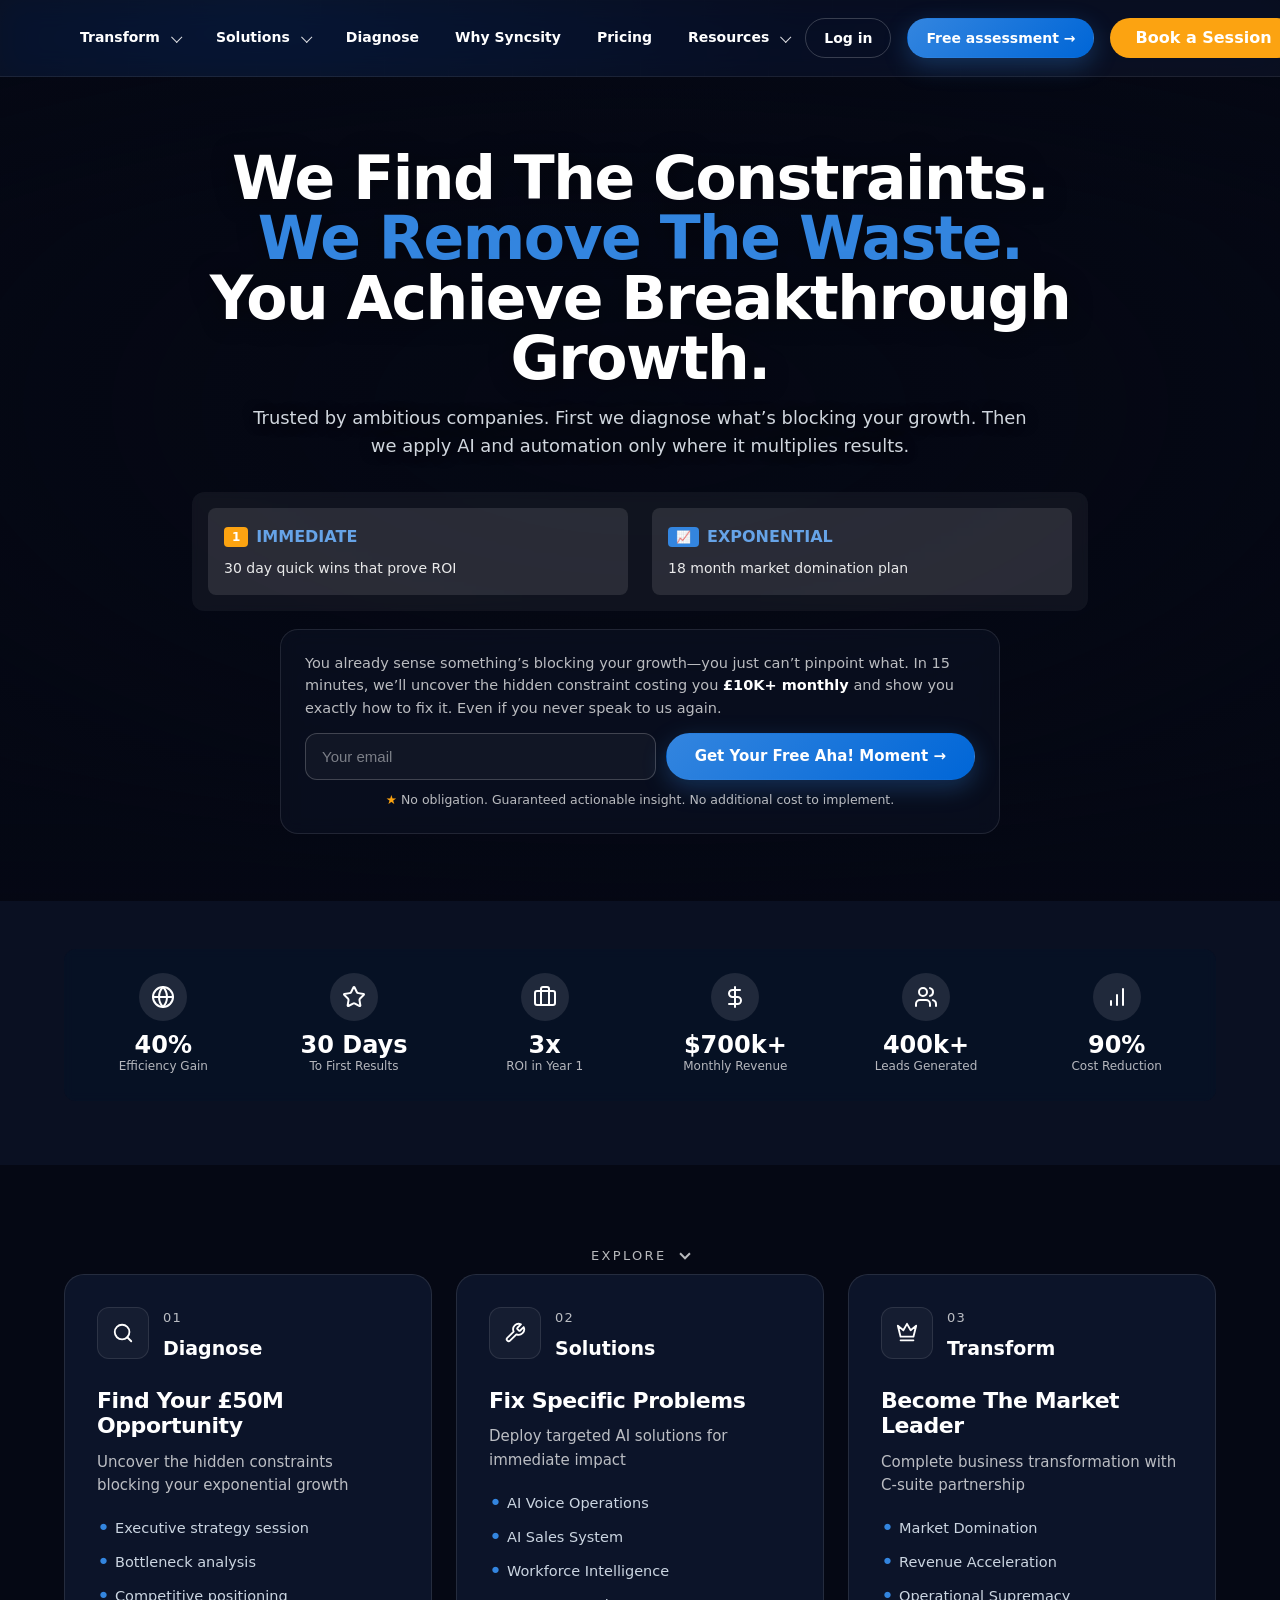
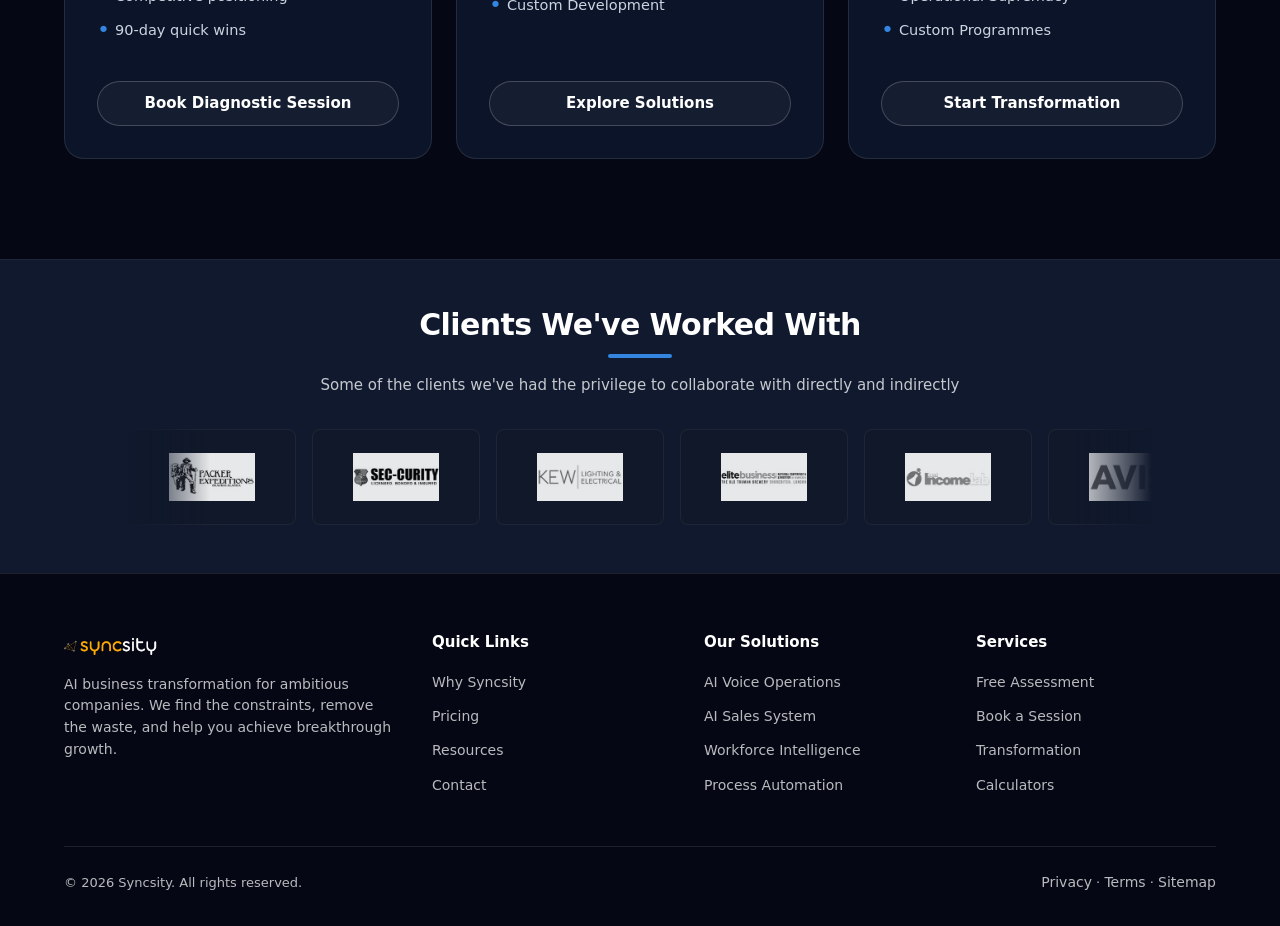
==== syncdemo/index.html @ 9ead42e3 "Syncdemo: fix nav CSS, rebuild Transform/Resources, add client logos Four corrections in one commit:" ====
<!DOCTYPE html>
<html lang="en">
<head>
<meta charset="UTF-8" />
<meta name="viewport" content="width=device-width, initial-scale=1.0" />

<title>Syncsity — We Find The Constraints. We Remove The Waste.</title>
<meta name="description" content="In 15 minutes we uncover the hidden constraint costing you £10K+ a month and tell you exactly how to fix it. Even if you never speak to us again." />
<link rel="canonical" href="https://syncsity.com/syncdemo/" />

<link rel="icon" type="image/svg+xml" href="../assets/img/favicon.svg" />
<link rel="icon" type="image/x-icon" href="../favicon.ico" />

<meta property="og:type" content="website" />
<meta property="og:url" content="https://syncsity.com/syncdemo/" />
<meta property="og:title" content="Syncsity — We Find The Constraints. We Remove The Waste." />
<meta property="og:description" content="In 15 minutes we uncover the hidden constraint costing you £10K+ a month and tell you exactly how to fix it." />
<meta property="og:image" content="https://syncsity.com/assets/img/og-image.svg" />
<meta property="og:locale" content="en_GB" />
<meta name="twitter:card" content="summary_large_image" />

<link rel="stylesheet" href="../assets/css/static-page.css" />
<style>
/* ── Nav overrides — match live SPA Radix nav exactly ────────────────── */
.nav { background: rgba(10,16,34,0.65); border-bottom: 1px solid rgba(255,255,255,0.08); }
.nav__links { gap: 4px; align-items: center; }   /* space-x-1 + vertical centering */

/* Top-level nav items only (NOT anchors inside the dropdown panels).
   Two cases: direct anchor child of .nav__links, OR direct anchor child
   of the .nav__has-menu wrapper which itself is a direct child of .nav__links. */
.nav__links > a,
.nav__has-menu > a {
  display: inline-flex; align-items: center;
  height: 40px; padding: 0 16px;        /* h-10 px-4 py-2 */
  font-size: 14px; font-weight: 600;    /* text-sm font-semibold */
  color: #fff;
  border-radius: 6px;                   /* rounded-md */
  transition: background-color 150ms ease;
  text-decoration: none;
  white-space: nowrap;
}
.nav__links > a:hover,
.nav__has-menu > a:hover {
  background: rgba(255,255,255,0.10); color: #fff;
}
.nav__links > a.has-chevron::after,
.nav__has-menu > a.has-chevron::after {
  content: '';
  width: 8px; height: 8px;
  border-right: 1.6px solid currentColor;
  border-bottom: 1.6px solid currentColor;
  transform: rotate(45deg) translateY(-1px);
  margin-left: 6px; opacity: 0.85;
  display: inline-block;
}
/* Override the legacy .nav__links a.has-chevron rule from static-page.css
   which used a different chevron sizing. */
.nav__cta { gap: 16px; }                /* space-x-4 */
.nav__cta .btn--orange {
  height: 40px; padding: 0 24px;        /* h-10 px-6 */
  border-radius: 9999px;
  font-size: 16px; font-weight: 600;
  color: #fff;                          /* live spec: text-white, not navy */
  box-shadow: none;
}
.nav__cta .btn--orange:hover { color: #fff; background: rgba(252,163,17,0.90); }
.nav__cta .btn--primary, .nav__cta .btn--ghost {
  height: 40px; padding: 0 18px; font-size: 14px; font-weight: 600;
}

/* ── Nav hover dropdowns (Radix-style) ───────────────────────────────── */
.nav__has-menu { position: relative; }
.nav__menu {
  position: absolute; top: calc(100% + 6px);
  left: 50%; transform: translateX(-50%) translateY(-6px);
  background: #fff; color: #14213D;
  border-radius: 12px; box-shadow: 0 24px 64px rgba(0,0,0,0.35), 0 4px 12px rgba(0,0,0,0.15);
  opacity: 0; visibility: hidden; pointer-events: none;
  transition: opacity 180ms ease, transform 180ms ease, visibility 180ms;
  z-index: 200;
}
.nav__has-menu:hover .nav__menu,
.nav__has-menu:focus-within .nav__menu {
  opacity: 1; visibility: visible; pointer-events: auto;
  transform: translateX(-50%) translateY(0);
}
/* Hover-bridge so cursor can travel the gap between button and panel */
.nav__has-menu::before {
  content: ''; position: absolute; top: 100%; left: 0; right: 0; height: 12px;
}
.nav__menu--solutions { width: min(720px, 92vw); padding: 24px; }
.nav__menu--transform { width: min(1080px, 94vw); padding: 24px; }
.nav__menu--resources { width: min(720px, 92vw); padding: 24px; }
.nav__menu--resources .nav__menu__grid { grid-template-columns: 1fr 1fr; gap: 16px; }

/* Solutions: 2x2 grid of cards. Transform: 3-col grid of cards. */
.nav__menu__grid {
  display: grid; grid-template-columns: 1fr 1fr; gap: 12px;
}
.nav__menu--transform .nav__menu__grid {
  grid-template-columns: repeat(3, 1fr); gap: 16px;
}
.nav__menu__card {
  display: block; padding: 14px;
  border-radius: 8px; transition: background 150ms ease;
  text-decoration: none;
}
.nav__menu__card:hover { background: #f5f7fa; }
.nav__menu__card__head {
  display: flex; align-items: flex-start; gap: 10px; margin-bottom: 6px;
}
.nav__menu__card__head svg {
  width: 22px; height: 22px; color: #14213D;
  flex-shrink: 0; margin-top: 2px;
}
.nav__menu__card__head h3 {
  font-size: 15px; font-weight: 700; color: #14213D; margin: 0;
  line-height: 1.3;
}
/* Transform cards: bigger icons, line-broken titles */
.nav__menu--transform .nav__menu__card__head svg { width: 28px; height: 28px; }
.nav__menu--transform .nav__menu__card__head h3 { font-size: 16px; }
.nav__menu--transform .nav__menu__card { padding: 8px 10px; }

.nav__menu__card__tag {
  font-size: 14px; font-weight: 600; color: #FCA311;
  margin: 0 0 8px;
}
.nav__menu__card__body {
  font-size: 13.5px; line-height: 1.5; color: #475569; margin: 0 0 12px;
}
.nav__menu__card__more {
  font-size: 13px; font-weight: 600; color: #14213D;
  display: inline-flex; align-items: center; gap: 6px;
}
.nav__menu__card__more::after { content: '→'; }

.nav__menu__footer {
  margin-top: 16px; padding-top: 14px; border-top: 1px solid #e5e7eb;
}
.nav__menu__footer a {
  font-size: 14px; font-weight: 600; color: #14213D;
  display: inline-flex; align-items: center; gap: 6px;
}
.nav__menu__footer a::after { content: '→'; }

/* Simple link list for Transform / Resources */
.nav__menu__list a {
  display: block; padding: 10px 12px; border-radius: 6px;
  font-size: 14px; font-weight: 600; color: #14213D;
}
.nav__menu__list a:hover { background: #f5f7fa; color: #14213D; }
.nav__menu__list small { display: block; font-weight: 500; color: #64748b; font-size: 12px; margin-top: 2px; }

/* Hide dropdowns under 880px (mobile drawer takes over) */
@media (max-width: 879px) { .nav__menu { display: none !important; } }

/* ── Client logos section — live spec: py-12 bg-syncsity-black/30 (dark)
   border-t border-gray-100, embla carousel ──────────────────────────── */
.clients {
  padding: 48px 0;                              /* py-12 */
  background: rgba(36,49,74,0.30);              /* dark:bg-syncsity-black/30 */
  border-top: 1px solid rgba(255,255,255,0.06); /* dark:border-gray-800 */
}
.clients__head { text-align: center; margin-bottom: 32px; }
.clients__head h2 {
  font-size: 24px; font-weight: 700; color: #fff;
  margin: 0 0 12px;
}
@media (min-width: 768px) { .clients__head h2 { font-size: 30px; } }
.clients__divider {
  width: 64px; height: 4px; background: #3385DF;
  margin: 0 auto 16px; border-radius: 2px;
}
.clients__head p {
  color: rgba(229,231,235,0.85); font-size: 15px;
  margin: 0; max-width: 640px; margin-left: auto; margin-right: auto;
  line-height: 1.5;
}
.clients__marquee {
  max-width: 1024px; margin: 0 auto; overflow: hidden;
  mask-image: linear-gradient(90deg, transparent, #000 8%, #000 92%, transparent);
  -webkit-mask-image: linear-gradient(90deg, transparent, #000 8%, #000 92%, transparent);
}
.clients__track {
  display: flex; gap: 16px;
  animation: clientsScroll 60s linear infinite;
  width: max-content;
}
.clients:hover .clients__track { animation-play-state: paused; }
.clients__slide {
  flex: 0 0 auto; width: 168px; height: 96px;            /* h-24, ~basis-1/6 */
  display: flex; align-items: center; justify-content: center;
  padding: 16px;
  background: rgba(17,24,39,0.50);                       /* dark:bg-gray-900/50 */
  border: 1px solid rgba(255,255,255,0.06);
  border-radius: 8px;                                    /* rounded-lg */
  transition: box-shadow 200ms ease, border-color 200ms ease;
}
.clients__slide:hover {
  border-color: rgba(255,255,255,0.18);
  box-shadow: 0 6px 24px rgba(0,0,0,0.35);
}
.clients__slide img {
  max-height: 48px; max-width: 100%;
  object-fit: contain; opacity: 0.9;
  transition: opacity 200ms ease;
}
.clients__slide:hover img { opacity: 1; }
@keyframes clientsScroll {
  from { transform: translateX(0); }
  to   { transform: translateX(-50%); }
}

/* ── Page-local: home hero, stats, pillars ──────────────────────────── */

.hero-home {
  position: relative; overflow: hidden;
  padding: 40px 0 36px;
  isolation: isolate;
  min-height: calc(100vh - 76px);
  background: #050814;
  display: flex; align-items: center;
}
/* YouTube background video — sized to cover hero, behind content, click-through.
   Brightness/contrast lifted slightly so wireframe humans read through the overlay. */
.hero-home__video {
  position: absolute; inset: 0; z-index: -2;
  pointer-events: none; overflow: hidden;
}
.hero-home__video iframe {
  position: absolute; top: 50%; left: 50%;
  width: max(100%, 177.78vh);
  height: max(56.25vw, 100%);
  min-width: 100%; min-height: 100%;
  transform: translate(-50%, -50%);
  border: 0; pointer-events: none;
  filter: contrast(1.05) saturate(1.1) brightness(0.95);
}
/* Dark overlay — lighter at center so wireframe humans show through, darker
   at edges/bottom for vignette effect and headline readability. */
.hero-home::after {
  content: ''; position: absolute; inset: 0; z-index: -1;
  background:
    radial-gradient(ellipse 80% 60% at center 40%, rgba(5,8,20,0.10) 0%, rgba(5,8,20,0.45) 60%, rgba(5,8,20,0.80) 100%),
    linear-gradient(180deg, rgba(5,8,20,0.35) 0%, rgba(5,8,20,0) 18%, rgba(5,8,20,0) 82%, rgba(5,8,20,0.55) 100%);
}
.hero-home > .container { width: 100%; }

/* Matches live spec: text-4xl (36px) / sm:text-5xl (48px) / lg:text-6xl (60px),
   font-weight 700, tracking-tight (-0.025em), line-height 1, white. */
.hero-home__title {
  font-size: 36px;
  line-height: 1; letter-spacing: -0.025em;
  font-weight: 700; text-align: center;
  margin: 0 auto 16px; max-width: 1100px;
  color: #fff;
  text-shadow: 0 2px 24px rgba(0,0,0,0.45);
  opacity: 0; animation: heroFadeIn 0.5s ease-out 0.4s forwards;
}
@media (min-width: 640px)  { .hero-home__title { font-size: 48px; } }
@media (min-width: 1024px) { .hero-home__title { font-size: 60px; } }
.hero-home__title .accent { color: var(--blue-400); display: block; }
.hero-home__title span { display: block; }
@keyframes heroFadeIn {
  from { opacity: 0; transform: translateY(8px); }
  to   { opacity: 1; transform: translateY(0); }
}

.hero-home__lede {
  font-size: clamp(15px, 1.4vw, 18px);
  line-height: 1.55; color: rgba(226,232,240,0.92);
  text-align: center; max-width: 780px;
  margin: 0 auto 24px;
  text-shadow: 0 1px 12px rgba(0,0,0,0.5);
}

/* Live spec: .bg-white/5 backdrop-blur-sm p-4 rounded-xl mt-8 max-w-4xl mx-auto */
.outcome-row {
  background: rgba(255,255,255,0.05);
  backdrop-filter: blur(4px);
  -webkit-backdrop-filter: blur(4px);
  padding: 16px;
  border-radius: 12px;
  margin: 32px auto 18px;
  max-width: 896px; /* max-w-4xl = 56rem */
  opacity: 0; animation: heroFadeIn 0.5s ease-out 0.8s forwards;
}
.outcome-grid {
  display: grid; grid-template-columns: 1fr; gap: 24px;
}
@media (min-width: 768px) { .outcome-grid { grid-template-columns: 1fr 1fr; } }

/* Each card: .bg-white/10 p-4 rounded-lg */
.outcome {
  background: rgba(255,255,255,0.10);
  padding: 16px;
  border-radius: 8px;
}
.outcome__head { display: flex; align-items: center; margin-bottom: 8px; }
/* Badge: text-xs font-bold px-2 py-1 rounded mr-2, bg orange/blue, text white */
.outcome__badge {
  background: #FCA311; /* syncsity-orange */
  color: #fff; font-weight: 700; font-size: 12px;
  padding: 4px 8px; border-radius: 4px; margin-right: 8px;
  line-height: 1; display: inline-flex; align-items: center;
}
.outcome--blue .outcome__badge { background: #3385DF; /* syncsity-blue-400 */ }
/* Heading: text-syncsity-blue-300 font-semibold text-base */
.outcome__title {
  color: #66A3E7; /* syncsity-blue-300 */
  font-weight: 600; font-size: 16px;
  margin: 0; letter-spacing: 0;
}
/* Body: text-white/90 text-sm */
.outcome__copy { color: rgba(255,255,255,0.90); font-size: 14px; margin: 0; line-height: 1.45; }

.aha-card {
  max-width: 720px; margin: 0 auto;
  background: rgba(10,16,34,0.70);
  border: 1px solid var(--border);
  border-radius: 18px;
  padding: 22px 24px;
  backdrop-filter: blur(8px);
  -webkit-backdrop-filter: blur(8px);
}
.aha-card__copy {
  color: var(--text-muted); font-size: 14.5px; line-height: 1.55;
  margin: 0 0 14px;
}
.aha-form { display: flex; gap: 10px; }
.aha-form input[type="email"] {
  flex: 1 1 auto;
  padding: 14px 16px;
  background: rgba(255,255,255,0.04);
  border: 1px solid var(--border-strong);
  border-radius: 12px;
  color: #fff; font-size: 15px;
}
.aha-form input[type="email"]::placeholder { color: rgba(255,255,255,0.45); }
.aha-form input[type="email"]:focus {
  outline: none; border-color: var(--blue-400);
  box-shadow: 0 0 0 3px rgba(51,133,223,0.18);
}
.aha-form button { white-space: nowrap; }
.aha-card__fineprint {
  margin: 10px 0 0; text-align: center;
  font-size: 12.5px; color: var(--text-muted);
}
@media (max-width: 560px) { .aha-form { flex-direction: column; } }

/* ── Stats strip — live spec: mt-12 py-6 px-4 bg-syncsity-blue-900/30
   backdrop-blur-sm rounded-xl, grid grid-cols-2 md:grid-cols-3 lg:grid-cols-6
   gap-4 sm:gap-6 ───────────────────────────────────────────────────── */
.stats-strip {
  padding: 48px 0 64px;     /* gives breathing room on either side of the card */
  background: transparent;
}
.stats-strip__inner {
  max-width: 1200px; margin: 0 auto;
  padding: 24px 16px;        /* py-6 px-4 */
  background: #00142b4d;     /* syncsity-blue-900 at 30% (#00142B alpha 0x4D) */
  backdrop-filter: blur(4px);
  -webkit-backdrop-filter: blur(4px);
  border-radius: 12px;       /* rounded-xl */
}
.stats-grid {
  display: grid;
  grid-template-columns: repeat(2, 1fr);   /* default: grid-cols-2 */
  gap: 16px;                               /* gap-4 */
}
@media (min-width: 640px)  { .stats-grid { gap: 24px; } }                    /* sm:gap-6 */
@media (min-width: 768px)  { .stats-grid { grid-template-columns: repeat(3, 1fr); } }   /* md:grid-cols-3 */
@media (min-width: 1024px) { .stats-grid { grid-template-columns: repeat(6, 1fr); } }   /* lg:grid-cols-6 */

.stat { display: flex; flex-direction: column; align-items: center; }
.stat__icon {
  margin-bottom: 12px;       /* mb-3 */
  padding: 12px;             /* p-3 */
  border-radius: 9999px;     /* rounded-full */
  background: rgba(255,255,255,0.10);
  display: inline-flex; align-items: center; justify-content: center;
}
.stat__icon svg { width: 24px; height: 24px; color: #fff; }   /* w-6 h-6 text-white */
.stat__value {
  color: #fff; font-weight: 700;            /* font-bold */
  font-size: 20px; line-height: 1;          /* text-xl */
  margin-bottom: 0;
}
@media (min-width: 640px) { .stat__value { font-size: 24px; } }   /* sm:text-2xl */
.stat__label { color: rgba(255,255,255,0.70); font-size: 12px; }   /* text-xs text-white/70 */

/* ── Pillars (3 cards) ───────────────────────────────────────────────── */
.pillars { padding: 80px 0 100px; background: #050814; }
.pillars__inner { max-width: 1200px; margin: 0 auto; padding: 0 24px; }
.pillars__grid {
  display: grid; grid-template-columns: repeat(3, 1fr); gap: 24px;
}
.pillar {
  background: rgba(15,23,45,0.85);
  border: 1px solid var(--border);
  border-radius: 20px;
  padding: 32px;
  display: flex; flex-direction: column;
  transition: border-color 200ms ease, transform 200ms ease;
}
.pillar:hover { border-color: var(--border-strong); transform: translateY(-2px); }
.pillar__head { display: flex; align-items: flex-start; gap: 14px; margin-bottom: 24px; }
.pillar__iconwrap {
  width: 52px; height: 52px; flex: 0 0 52px;
  display: inline-flex; align-items: center; justify-content: center;
  background: rgba(255,255,255,0.04);
  border: 1px solid var(--border);
  border-radius: 12px; color: #fff;
}
.pillar__num { font-size: 13px; color: var(--text-muted); letter-spacing: 0.1em; margin-bottom: 4px; }
.pillar__kind { font-size: 19px; font-weight: 700; color: #fff; }
.pillar__title { font-size: 22px; font-weight: 700; color: #fff; margin: 0 0 12px; }
.pillar__desc  { color: var(--text-muted); font-size: 15px; line-height: 1.55; margin: 0 0 20px; }
.pillar__list  { list-style: none; padding: 0; margin: 0 0 28px; flex: 1 1 auto; }
.pillar__list li {
  position: relative; padding-left: 18px; margin-bottom: 10px;
  color: #cbd5e1; font-size: 14.5px;
}
.pillar__list li::before {
  content: '•'; color: var(--blue-400); position: absolute; left: 0; top: 0;
  font-size: 22px; line-height: 1;
}
.pillar .btn { width: 100%; }
.pillar .btn--dark {
  background: rgba(255,255,255,0.04);
  border: 1px solid var(--border-strong);
  color: #fff;
}
.pillar .btn--dark:hover { background: rgba(255,255,255,0.10); }
@media (max-width: 980px) { .pillars__grid { grid-template-columns: 1fr; } }

.section-eyebrow {
  text-align: center; color: var(--text-muted);
  font-size: 13px; letter-spacing: 0.18em; text-transform: uppercase;
  margin: 0 0 8px;
}
.section-eyebrow .chev {
  display: inline-block; width: 8px; height: 8px;
  border-right: 2px solid currentColor; border-bottom: 2px solid currentColor;
  transform: rotate(45deg); margin-left: 8px; vertical-align: 2px;
}

/* ── Footer (matches static pages) ───────────────────────────────────── */
.footer-home { background: #050814; border-top: 1px solid var(--border); padding: 56px 0 32px; }
.footer-home__inner { max-width: 1200px; margin: 0 auto; padding: 0 24px; }
.footer-home__cols {
  display: grid; grid-template-columns: 1.4fr 1fr 1fr 1fr; gap: 32px;
}
.footer-home h4 { color: #fff; font-size: 15px; margin: 0 0 14px; }
.footer-home ul { list-style: none; padding: 0; margin: 0; }
.footer-home li { margin-bottom: 8px; }
.footer-home a { color: var(--text-muted); font-size: 14px; }
.footer-home a:hover { color: #fff; }
.footer-home__brand p { color: var(--text-muted); font-size: 14px; line-height: 1.55; margin: 12px 0 16px; }
.footer-home__bottom {
  margin-top: 40px; padding-top: 24px;
  border-top: 1px solid var(--border);
  display: flex; justify-content: space-between; align-items: center;
  color: var(--text-muted); font-size: 13px;
}
@media (max-width: 720px) {
  .footer-home__cols { grid-template-columns: 1fr 1fr; }
  .footer-home__bottom { flex-direction: column; gap: 8px; }
}
</style>
</head>
<body>

<div class="bg-stage" aria-hidden="true"></div>

<!-- ── NAV (matches contact.html / SPA home) ──────────────────────────── -->
<header class="nav">
  <div class="nav__inner">
    <a href="/" class="nav__brand" aria-label="Syncsity home"><img src="../lovable-uploads/03f35f21-123f-4f10-84a1-f2a66d97bc2b.png" alt="Syncsity" style="height:36px;width:auto;"></a>
    <nav class="nav__links" aria-label="Primary">

      <div class="nav__has-menu">
        <a href="/transform" class="has-chevron">Transform</a>
        <div class="nav__menu nav__menu--transform" role="menu" aria-label="Transform">
          <div class="nav__menu__grid">

            <a class="nav__menu__card" href="/transform/market-domination" role="menuitem">
              <div class="nav__menu__card__head">
                <svg xmlns="http://www.w3.org/2000/svg" viewBox="0 0 24 24" fill="none" stroke="#FCA311" stroke-width="2" stroke-linecap="round" stroke-linejoin="round"><path d="m2 4 3 12h14l3-12-6 7-4-7-4 7-6-7zm3 16h14"/></svg>
                <h3>Market Domination<br>Programme</h3>
              </div>
              <p class="nav__menu__card__tag">Own Your Industry in 18 Months</p>
              <p class="nav__menu__card__body">Transform from competitor to category king with comprehensive AI integration, competitive intelligence, and strategic positioning.</p>
              <span class="nav__menu__card__more">Learn More</span>
            </a>

            <a class="nav__menu__card" href="/transform/revenue-acceleration" role="menuitem">
              <div class="nav__menu__card__head">
                <svg xmlns="http://www.w3.org/2000/svg" viewBox="0 0 24 24" fill="none" stroke="#FCA311" stroke-width="2" stroke-linecap="round" stroke-linejoin="round"><path d="M4.5 16.5c-1.5 1.26-2 5-2 5s3.74-.5 5-2c.71-.84.7-2.13-.09-2.91a2.18 2.18 0 0 0-2.91-.09z"/><path d="m12 15-3-3a22 22 0 0 1 2-3.95A12.88 12.88 0 0 1 22 2c0 2.72-.78 7.5-6 11a22.35 22.35 0 0 1-4 2z"/><path d="M9 12H4s.55-3.03 2-4c1.62-1.08 5 0 5 0"/><path d="M12 15v5s3.03-.55 4-2c1.08-1.62 0-5 0-5"/></svg>
                <h3>Revenue Acceleration<br>Programme</h3>
              </div>
              <p class="nav__menu__card__tag">10X Growth Without 10X Headcount</p>
              <p class="nav__menu__card__body">Build self-multiplying revenue engines that generate leads, close deals, and expand accounts 24/7 through intelligent automation.</p>
              <span class="nav__menu__card__more">Learn More</span>
            </a>

            <a class="nav__menu__card" href="/transform/operational-supremacy" role="menuitem">
              <div class="nav__menu__card__head">
                <svg xmlns="http://www.w3.org/2000/svg" viewBox="0 0 24 24" fill="none" stroke="#FCA311" stroke-width="2" stroke-linecap="round" stroke-linejoin="round"><path d="M13 2 3 14h9l-1 8 10-12h-9l1-8z"/></svg>
                <h3>Operational Supremacy<br>Programme</h3>
              </div>
              <p class="nav__menu__card__tag">Cut Costs 40% While Scaling Infinitely</p>
              <p class="nav__menu__card__body">Achieve 10X operational efficiency through intelligent process automation, workforce optimization, and AI systems.</p>
              <span class="nav__menu__card__more">Learn More</span>
            </a>

          </div>
          <div class="nav__menu__footer">
            <a href="/transform">Compare All Transformations</a>
          </div>
        </div>
      </div>

      <div class="nav__has-menu">
        <a href="/solutions" class="has-chevron">Solutions</a>
        <div class="nav__menu nav__menu--solutions" role="menu" aria-label="Solutions">
          <div class="nav__menu__grid">

            <a class="nav__menu__card" href="/solutions/voice-solutions" role="menuitem">
              <div class="nav__menu__card__head">
                <svg xmlns="http://www.w3.org/2000/svg" viewBox="0 0 24 24" fill="none" stroke="currentColor" stroke-width="2" stroke-linecap="round" stroke-linejoin="round"><rect width="18" height="11" x="3" y="11" rx="2" ry="2"/><circle cx="12" cy="5" r="2"/><path d="M12 7v4"/><line x1="8" x2="8" y1="16" y2="16"/><line x1="16" x2="16" y1="16" y2="16"/></svg>
                <h3>AI Voice Operations</h3>
              </div>
              <p class="nav__menu__card__tag">Replace Your Call Center with AI</p>
              <p class="nav__menu__card__body">Deploy voice agents that handle unlimited conversations 24/7 in 40+ languages with 90% cost savings.</p>
              <span class="nav__menu__card__more">Learn More</span>
            </a>

            <a class="nav__menu__card" href="/solutions/lead-generation" role="menuitem">
              <div class="nav__menu__card__head">
                <svg xmlns="http://www.w3.org/2000/svg" viewBox="0 0 24 24" fill="none" stroke="currentColor" stroke-width="2" stroke-linecap="round" stroke-linejoin="round"><path d="M9.937 15.5A2 2 0 0 0 8.5 14.063l-6.135-1.582a.5.5 0 0 1 0-.962L8.5 9.936A2 2 0 0 0 9.937 8.5l1.582-6.135a.5.5 0 0 1 .963 0L14.063 8.5A2 2 0 0 0 15.5 9.937l6.135 1.581a.5.5 0 0 1 0 .964L15.5 14.063a2 2 0 0 0-1.437 1.437l-1.582 6.135a.5.5 0 0 1-.963 0z"/></svg>
                <h3>AI Sales System</h3>
              </div>
              <p class="nav__menu__card__tag">Build a Machine That Prints Money</p>
              <p class="nav__menu__card__body">Complete lead generation engine that finds prospects, manages outreach, books meetings, and fills your pipeline automatically.</p>
              <span class="nav__menu__card__more">Learn More</span>
            </a>

            <a class="nav__menu__card" href="/solutions/process-optimization" role="menuitem">
              <div class="nav__menu__card__head">
                <svg xmlns="http://www.w3.org/2000/svg" viewBox="0 0 24 24" fill="none" stroke="currentColor" stroke-width="2" stroke-linecap="round" stroke-linejoin="round"><path d="M4 14a1 1 0 0 1-.78-1.63l9.9-10.2a.5.5 0 0 1 .86.46l-1.92 6.02A1 1 0 0 0 13 10h7a1 1 0 0 1 .78 1.63l-9.9 10.2a.5.5 0 0 1-.86-.46l1.92-6.02A1 1 0 0 0 11 14z"/></svg>
                <h3>Process Automation</h3>
              </div>
              <p class="nav__menu__card__tag">Eliminate Bottlenecks Forever</p>
              <p class="nav__menu__card__body">Intelligent automation that identifies and removes operational constraints without human intervention.</p>
              <span class="nav__menu__card__more">Learn More</span>
            </a>

            <a class="nav__menu__card" href="/solutions/workforce-transformation" role="menuitem">
              <div class="nav__menu__card__head">
                <svg xmlns="http://www.w3.org/2000/svg" viewBox="0 0 24 24" fill="none" stroke="currentColor" stroke-width="2" stroke-linecap="round" stroke-linejoin="round"><path d="M12 5a3 3 0 1 0-5.997.125 4 4 0 0 0-2.526 5.77 4 4 0 0 0 .556 6.588A4 4 0 1 0 12 18Z"/><path d="M9 13a4.5 4.5 0 0 0 3-4"/><path d="M6.003 5.125A3 3 0 0 0 6.401 6.5"/><path d="M3.477 10.896a4 4 0 0 1 .585-.396"/><path d="M6 18a4 4 0 0 1-1.967-.516"/><path d="M12 13h4"/><path d="M12 18h6a2 2 0 0 1 2 2v1"/><path d="M12 8h8"/><path d="M16 8V5a2 2 0 0 1 2-2"/><circle cx="16" cy="13" r=".5"/><circle cx="18" cy="3" r=".5"/><circle cx="20" cy="21" r=".5"/><circle cx="20" cy="8" r=".5"/></svg>
                <h3>Workforce Intelligence</h3>
              </div>
              <p class="nav__menu__card__tag">Build Self-Improving Teams</p>
              <p class="nav__menu__card__body">Automatically capture knowledge, generate training, and optimize workforce performance without adding overhead.</p>
              <span class="nav__menu__card__more">Learn More</span>
            </a>

          </div>
          <div class="nav__menu__footer">
            <a href="/solutions">View All Solutions</a>
          </div>
        </div>
      </div>

      <a href="/solutions/operational-diagnostics">Diagnose</a>
      <a href="/why-syncsity">Why Syncsity</a>
      <a href="/pricing">Pricing</a>

      <div class="nav__has-menu">
        <a href="/blog" class="has-chevron">Resources</a>
        <div class="nav__menu nav__menu--resources" role="menu" aria-label="Resources">
          <div class="nav__menu__grid">

            <a class="nav__menu__card" href="/calculators" role="menuitem">
              <div class="nav__menu__card__head">
                <h3>ROI Calculator</h3>
              </div>
              <p class="nav__menu__card__tag">Calculate your potential savings</p>
              <p class="nav__menu__card__body">Interactive tool showing exactly how much you could save with our AI solutions. Takes 2 minutes.</p>
              <span class="nav__menu__card__more">Calculate Your ROI</span>
            </a>

            <a class="nav__menu__card" href="/blog" role="menuitem">
              <div class="nav__menu__card__head">
                <h3>Blog &amp; Insights</h3>
              </div>
              <p class="nav__menu__card__tag">Latest thinking on AI &amp; growth</p>
              <p class="nav__menu__card__body">Weekly insights on constraints, automation, market domination, and breakthrough growth.</p>
              <span class="nav__menu__card__more">Read Latest Insights</span>
            </a>

          </div>
        </div>
      </div>

    </nav>
    <div class="nav__cta">
      <a href="/auth/login" class="btn btn--ghost btn--sm" id="auth-btn">Log in</a>
      <a href="/assess" class="btn btn--primary btn--sm">Free assessment &rarr;</a>
      <a href="../booking.html" class="btn btn--orange btn--sm">Book a Session</a>
    </div>
  </div>
</header>

<main>

  <!-- ── HERO ─────────────────────────────────────────────────────────── -->
  <section class="hero-home">
    <div class="hero-home__video" aria-hidden="true">
      <iframe
        src="https://www.youtube.com/embed/b-lHRWWUpsY?controls=0&autoplay=1&mute=1&loop=1&playlist=b-lHRWWUpsY&showinfo=0&rel=0&modestbranding=1&playsinline=1&enablejsapi=1&vq=hd1080"
        title="Syncsity background"
        allow="autoplay; encrypted-media"
        loading="eager"
        referrerpolicy="no-referrer-when-downgrade"></iframe>
    </div>
    <div class="container">
      <h1 class="hero-home__title">
        <span>We Find The Constraints.</span>
        <span class="accent">We Remove The Waste.</span>
        <span>You Achieve Breakthrough Growth.</span>
      </h1>
      <p class="hero-home__lede">
        Trusted by ambitious companies. First we diagnose what&rsquo;s blocking your growth.
        Then we apply AI and automation only where it multiplies results.
      </p>

      <div class="outcome-row">
        <div class="outcome-grid">
          <div class="outcome">
            <div class="outcome__head">
              <span class="outcome__badge" aria-hidden="true">1</span>
              <h3 class="outcome__title">IMMEDIATE</h3>
            </div>
            <p class="outcome__copy">30 day quick wins that prove ROI</p>
          </div>
          <div class="outcome outcome--blue">
            <div class="outcome__head">
              <span class="outcome__badge" aria-hidden="true">&#128200;</span>
              <h3 class="outcome__title">EXPONENTIAL</h3>
            </div>
            <p class="outcome__copy">18 month market domination plan</p>
          </div>
        </div>
      </div>

      <div class="aha-card">
        <p class="aha-card__copy">
          You already sense something&rsquo;s blocking your growth&mdash;you just can&rsquo;t pinpoint
          what. In 15 minutes, we&rsquo;ll uncover the hidden constraint costing you
          <strong style="color:#fff">£10K+ monthly</strong> and show you exactly how to fix it. Even if
          you never speak to us again.
        </p>
        <form class="aha-form" action="/assess" method="get" novalidate>
          <input type="email" name="email" required placeholder="Your email" aria-label="Email address" />
          <button type="submit" class="btn btn--primary">Get Your Free Aha! Moment &rarr;</button>
        </form>
        <p class="aha-card__fineprint">
          <span style="color:var(--orange)">&#9733;</span> No obligation. Guaranteed actionable insight. No additional cost to implement.
        </p>
      </div>
    </div>
  </section>

  <!-- ── STATS STRIP — live spec: lucide icons 24px in white/10 circles,
       grid-cols-2/3/6 responsive, blue-900/30 card ──────────────────── -->
  <section class="stats-strip">
    <div class="container">
      <div class="stats-strip__inner">
        <div class="stats-grid">

          <div class="stat">
            <div class="stat__icon" aria-hidden="true">
              <svg xmlns="http://www.w3.org/2000/svg" viewBox="0 0 24 24" fill="none" stroke="currentColor" stroke-width="2" stroke-linecap="round" stroke-linejoin="round"><circle cx="12" cy="12" r="10"/><path d="M12 2a14.5 14.5 0 0 0 0 20 14.5 14.5 0 0 0 0-20"/><path d="M2 12h20"/></svg>
            </div>
            <span class="stat__value">40%</span>
            <span class="stat__label">Efficiency Gain</span>
          </div>

          <div class="stat">
            <div class="stat__icon" aria-hidden="true">
              <svg xmlns="http://www.w3.org/2000/svg" viewBox="0 0 24 24" fill="none" stroke="currentColor" stroke-width="2" stroke-linecap="round" stroke-linejoin="round"><path d="M11.525 2.295a.53.53 0 0 1 .95 0l2.31 4.679a2.123 2.123 0 0 0 1.595 1.16l5.166.756a.53.53 0 0 1 .294.904l-3.736 3.638a2.123 2.123 0 0 0-.611 1.878l.882 5.14a.53.53 0 0 1-.771.56l-4.618-2.428a2.122 2.122 0 0 0-1.973 0L6.396 21.01a.53.53 0 0 1-.77-.56l.881-5.139a2.122 2.122 0 0 0-.611-1.879L2.16 9.795a.53.53 0 0 1 .294-.906l5.165-.755a2.122 2.122 0 0 0 1.597-1.16z"/></svg>
            </div>
            <span class="stat__value">30 Days</span>
            <span class="stat__label">To First Results</span>
          </div>

          <div class="stat">
            <div class="stat__icon" aria-hidden="true">
              <svg xmlns="http://www.w3.org/2000/svg" viewBox="0 0 24 24" fill="none" stroke="currentColor" stroke-width="2" stroke-linecap="round" stroke-linejoin="round"><path d="M16 20V4a2 2 0 0 0-2-2h-4a2 2 0 0 0-2 2v16"/><rect width="20" height="14" x="2" y="6" rx="2"/></svg>
            </div>
            <span class="stat__value">3x</span>
            <span class="stat__label">ROI in Year 1</span>
          </div>

          <div class="stat">
            <div class="stat__icon" aria-hidden="true">
              <svg xmlns="http://www.w3.org/2000/svg" viewBox="0 0 24 24" fill="none" stroke="currentColor" stroke-width="2" stroke-linecap="round" stroke-linejoin="round"><line x1="12" x2="12" y1="2" y2="22"/><path d="M17 5H9.5a3.5 3.5 0 0 0 0 7h5a3.5 3.5 0 0 1 0 7H6"/></svg>
            </div>
            <span class="stat__value">$700k+</span>
            <span class="stat__label">Monthly Revenue</span>
          </div>

          <div class="stat">
            <div class="stat__icon" aria-hidden="true">
              <svg xmlns="http://www.w3.org/2000/svg" viewBox="0 0 24 24" fill="none" stroke="currentColor" stroke-width="2" stroke-linecap="round" stroke-linejoin="round"><path d="M16 21v-2a4 4 0 0 0-4-4H6a4 4 0 0 0-4 4v2"/><circle cx="9" cy="7" r="4"/><path d="M22 21v-2a4 4 0 0 0-3-3.87"/><path d="M16 3.13a4 4 0 0 1 0 7.75"/></svg>
            </div>
            <span class="stat__value">400k+</span>
            <span class="stat__label">Leads Generated</span>
          </div>

          <div class="stat">
            <div class="stat__icon" aria-hidden="true">
              <svg xmlns="http://www.w3.org/2000/svg" viewBox="0 0 24 24" fill="none" stroke="currentColor" stroke-width="2" stroke-linecap="round" stroke-linejoin="round"><line x1="12" x2="12" y1="20" y2="10"/><line x1="18" x2="18" y1="20" y2="4"/><line x1="6" x2="6" y1="20" y2="16"/></svg>
            </div>
            <span class="stat__value">90%</span>
            <span class="stat__label">Cost Reduction</span>
          </div>

        </div>
      </div>
    </div>
  </section>

  <!-- ── 3 PILLARS ────────────────────────────────────────────────────── -->
  <section class="pillars">
    <div class="pillars__inner">

      <p class="section-eyebrow">Explore <span class="chev"></span></p>

      <div class="pillars__grid">

        <article class="pillar">
          <div class="pillar__head">
            <span class="pillar__iconwrap" aria-hidden="true">
              <svg viewBox="0 0 24 24" width="22" height="22" fill="none" stroke="currentColor" stroke-width="2" stroke-linecap="round" stroke-linejoin="round"><circle cx="11" cy="11" r="8"/><line x1="21" y1="21" x2="16.65" y2="16.65"/></svg>
            </span>
            <div>
              <div class="pillar__num">01</div>
              <div class="pillar__kind">Diagnose</div>
            </div>
          </div>
          <h2 class="pillar__title">Find Your &pound;50M Opportunity</h2>
          <p class="pillar__desc">Uncover the hidden constraints blocking your exponential growth</p>
          <ul class="pillar__list">
            <li>Executive strategy session</li>
            <li>Bottleneck analysis</li>
            <li>Competitive positioning</li>
            <li>90-day quick wins</li>
          </ul>
          <a href="../booking.html" class="btn btn--dark">Book Diagnostic Session</a>
        </article>

        <article class="pillar">
          <div class="pillar__head">
            <span class="pillar__iconwrap" aria-hidden="true">
              <svg viewBox="0 0 24 24" width="22" height="22" fill="none" stroke="currentColor" stroke-width="2" stroke-linecap="round" stroke-linejoin="round"><path d="M14.7 6.3a1 1 0 0 0 0 1.4l1.6 1.6a1 1 0 0 0 1.4 0l3.77-3.77a6 6 0 0 1-7.94 7.94l-6.91 6.91a2.12 2.12 0 0 1-3-3l6.91-6.91a6 6 0 0 1 7.94-7.94l-3.76 3.76z"/></svg>
            </span>
            <div>
              <div class="pillar__num">02</div>
              <div class="pillar__kind">Solutions</div>
            </div>
          </div>
          <h2 class="pillar__title">Fix Specific Problems</h2>
          <p class="pillar__desc">Deploy targeted AI solutions for immediate impact</p>
          <ul class="pillar__list">
            <li>AI Voice Operations</li>
            <li>AI Sales System</li>
            <li>Workforce Intelligence</li>
            <li>Custom Development</li>
          </ul>
          <a href="/solutions" class="btn btn--dark">Explore Solutions</a>
        </article>

        <article class="pillar">
          <div class="pillar__head">
            <span class="pillar__iconwrap" aria-hidden="true">
              <svg viewBox="0 0 24 24" width="22" height="22" fill="none" stroke="currentColor" stroke-width="2" stroke-linecap="round" stroke-linejoin="round"><path d="M2 4l3 12h14l3-12-6 5-4-7-4 7-6-5z"/><path d="M5 20h14"/></svg>
            </span>
            <div>
              <div class="pillar__num">03</div>
              <div class="pillar__kind">Transform</div>
            </div>
          </div>
          <h2 class="pillar__title">Become The Market Leader</h2>
          <p class="pillar__desc">Complete business transformation with C-suite partnership</p>
          <ul class="pillar__list">
            <li>Market Domination</li>
            <li>Revenue Acceleration</li>
            <li>Operational Supremacy</li>
            <li>Custom Programmes</li>
          </ul>
          <a href="/transform" class="btn btn--dark">Start Transformation</a>
        </article>

      </div>
    </div>
  </section>

  <!-- ── CLIENT LOGOS — live spec: section py-12 bg-syncsity-black/30,
       18 logos in marquee, blue-400 divider ─────────────────────────── -->
  <section class="clients" id="client-logos">
    <div class="container">
      <div class="clients__head">
        <h2>Clients We've Worked With</h2>
        <div class="clients__divider" aria-hidden="true"></div>
        <p>Some of the clients we've had the privilege to collaborate with directly and indirectly</p>
      </div>
      <div class="clients__marquee" role="region" aria-roledescription="carousel" aria-label="Client logos">
        <div class="clients__track">
          <!-- Track 1: 18 logos -->
          <div class="clients__slide"><img src="../assets/img/clients/pe.jpg"    alt="PE — fintech client"    width="208" height="115" loading="lazy"></div>
          <div class="clients__slide"><img src="../assets/img/clients/sec.jpg"   alt="SEC client"             width="208" height="115" loading="lazy"></div>
          <div class="clients__slide"><img src="../assets/img/clients/kew.jpg"   alt="KEW client"             width="208" height="115" loading="lazy"></div>
          <div class="clients__slide"><img src="../assets/img/clients/elite.jpg" alt="Elite client"           width="208" height="115" loading="lazy"></div>
          <div class="clients__slide"><img src="../assets/img/clients/lola.jpg"  alt="Lola client"            width="208" height="115" loading="lazy"></div>
          <div class="clients__slide"><img src="../assets/img/clients/ais.jpg"   alt="AIS client"             width="208" height="115" loading="lazy"></div>
          <div class="clients__slide"><img src="../assets/img/clients/sr-1.jpg"  alt="SR client"              width="208" height="115" loading="lazy"></div>
          <div class="clients__slide"><img src="../assets/img/clients/nejob.jpg" alt="Nejob client"           width="208" height="115" loading="lazy"></div>
          <div class="clients__slide"><img src="../assets/img/clients/lavy.jpg"  alt="Lavy client"            width="208" height="115" loading="lazy"></div>
          <div class="clients__slide"><img src="../assets/img/clients/rosco.jpg" alt="Rosco client"           width="208" height="115" loading="lazy"></div>
          <div class="clients__slide"><img src="../assets/img/clients/wu.jpg"    alt="WU client"              width="208" height="115" loading="lazy"></div>
          <div class="clients__slide"><img src="../assets/img/clients/so.jpg"    alt="SO client"              width="208" height="115" loading="lazy"></div>
          <div class="clients__slide"><img src="../assets/img/clients/medi.jpg"  alt="Medi client"            width="208" height="115" loading="lazy"></div>
          <div class="clients__slide"><img src="../assets/img/clients/stell.jpg" alt="Stell client"           width="208" height="115" loading="lazy"></div>
          <div class="clients__slide"><img src="../assets/img/clients/tti.jpg"   alt="TTI client"             width="208" height="115" loading="lazy"></div>
          <div class="clients__slide"><img src="../assets/img/clients/tdo.jpg"   alt="TDO client"             width="208" height="115" loading="lazy"></div>
          <div class="clients__slide"><img src="../assets/img/clients/hadav.jpg" alt="Hadav client"           width="208" height="115" loading="lazy"></div>
          <div class="clients__slide"><img src="../assets/img/clients/sr.jpg"    alt="SR client"              width="208" height="115" loading="lazy"></div>
          <!-- Track 2: same 18 duplicated for seamless loop -->
          <div class="clients__slide" aria-hidden="true"><img src="../assets/img/clients/pe.jpg"    alt="" width="208" height="115" loading="lazy"></div>
          <div class="clients__slide" aria-hidden="true"><img src="../assets/img/clients/sec.jpg"   alt="" width="208" height="115" loading="lazy"></div>
          <div class="clients__slide" aria-hidden="true"><img src="../assets/img/clients/kew.jpg"   alt="" width="208" height="115" loading="lazy"></div>
          <div class="clients__slide" aria-hidden="true"><img src="../assets/img/clients/elite.jpg" alt="" width="208" height="115" loading="lazy"></div>
          <div class="clients__slide" aria-hidden="true"><img src="../assets/img/clients/lola.jpg"  alt="" width="208" height="115" loading="lazy"></div>
          <div class="clients__slide" aria-hidden="true"><img src="../assets/img/clients/ais.jpg"   alt="" width="208" height="115" loading="lazy"></div>
          <div class="clients__slide" aria-hidden="true"><img src="../assets/img/clients/sr-1.jpg"  alt="" width="208" height="115" loading="lazy"></div>
          <div class="clients__slide" aria-hidden="true"><img src="../assets/img/clients/nejob.jpg" alt="" width="208" height="115" loading="lazy"></div>
          <div class="clients__slide" aria-hidden="true"><img src="../assets/img/clients/lavy.jpg"  alt="" width="208" height="115" loading="lazy"></div>
          <div class="clients__slide" aria-hidden="true"><img src="../assets/img/clients/rosco.jpg" alt="" width="208" height="115" loading="lazy"></div>
          <div class="clients__slide" aria-hidden="true"><img src="../assets/img/clients/wu.jpg"    alt="" width="208" height="115" loading="lazy"></div>
          <div class="clients__slide" aria-hidden="true"><img src="../assets/img/clients/so.jpg"    alt="" width="208" height="115" loading="lazy"></div>
          <div class="clients__slide" aria-hidden="true"><img src="../assets/img/clients/medi.jpg"  alt="" width="208" height="115" loading="lazy"></div>
          <div class="clients__slide" aria-hidden="true"><img src="../assets/img/clients/stell.jpg" alt="" width="208" height="115" loading="lazy"></div>
          <div class="clients__slide" aria-hidden="true"><img src="../assets/img/clients/tti.jpg"   alt="" width="208" height="115" loading="lazy"></div>
          <div class="clients__slide" aria-hidden="true"><img src="../assets/img/clients/tdo.jpg"   alt="" width="208" height="115" loading="lazy"></div>
          <div class="clients__slide" aria-hidden="true"><img src="../assets/img/clients/hadav.jpg" alt="" width="208" height="115" loading="lazy"></div>
          <div class="clients__slide" aria-hidden="true"><img src="../assets/img/clients/sr.jpg"    alt="" width="208" height="115" loading="lazy"></div>
        </div>
      </div>
    </div>
  </section>

</main>

<!-- ── FOOTER ───────────────────────────────────────────────────────── -->
<footer class="footer-home">
  <div class="footer-home__inner">
    <div class="footer-home__cols">
      <div class="footer-home__brand">
        <img src="../lovable-uploads/03f35f21-123f-4f10-84a1-f2a66d97bc2b.png" alt="Syncsity" style="height:32px;width:auto;">
        <p>AI business transformation for ambitious companies. We find the constraints, remove the waste, and help you achieve breakthrough growth.</p>
      </div>
      <div>
        <h4>Quick Links</h4>
        <ul>
          <li><a href="/why-syncsity">Why Syncsity</a></li>
          <li><a href="/pricing">Pricing</a></li>
          <li><a href="/blog">Resources</a></li>
          <li><a href="../contact.html">Contact</a></li>
        </ul>
      </div>
      <div>
        <h4>Our Solutions</h4>
        <ul>
          <li><a href="/solutions/voice-solutions">AI Voice Operations</a></li>
          <li><a href="/solutions/lead-generation">AI Sales System</a></li>
          <li><a href="/solutions/workforce-transformation">Workforce Intelligence</a></li>
          <li><a href="/solutions/process-optimization">Process Automation</a></li>
        </ul>
      </div>
      <div>
        <h4>Services</h4>
        <ul>
          <li><a href="/assess">Free Assessment</a></li>
          <li><a href="../booking.html">Book a Session</a></li>
          <li><a href="/transform">Transformation</a></li>
          <li><a href="/calculators">Calculators</a></li>
        </ul>
      </div>
    </div>
    <div class="footer-home__bottom">
      <span>&copy; <span id="year">2026</span> Syncsity. All rights reserved.</span>
      <span><a href="../privacy.html">Privacy</a> &middot; <a href="../terms.html">Terms</a> &middot; <a href="../sitemap.html">Sitemap</a></span>
    </div>
  </div>
</footer>

<script>
document.getElementById('year').textContent = new Date().getFullYear();
if (/(?:^|;\s*)(?:syncsity_session|PHPSESSID)=/.test(document.cookie || '')) {
  var b = document.getElementById('auth-btn'); if (b) { b.href='/dashboard'; b.textContent='Dashboard'; }
}
</script>
<script src="../assets/js/nav-mobile.js" defer></script>
</body>
</html>
---- assets/css/static-page.css ----
/* ──────────────────────────────────────────────────────────────────────────
   Syncsity — Shared design system for static .html pages
   (contact.html, demo.html, terms.html, privacy.html, sitemap.html, client-login.html)
   Matches the SPA visual language: dark navy + Inter + blue accent + orange highlight.
   ────────────────────────────────────────────────────────────────────────── */

:root {
  --navy-darker: #060b1a;
  --navy-dark: #0a1022;
  --navy: #14213d;
  --navy-light: #1a2a4a;
  --blue-300: #66a3e7;
  --blue-400: #3385df;
  --blue-500: #0066d7;
  --blue-600: #0052ac;
  --orange: #fca311;
  --green: #36b37e;
  --error: #ff5630;
  --text: rgba(255,255,255,0.94);
  --text-muted: rgba(255,255,255,0.72);
  --text-dim: rgba(255,255,255,0.50);
  --border: rgba(255,255,255,0.10);
  --border-strong: rgba(255,255,255,0.20);
}

*, *::before, *::after { box-sizing: border-box; margin: 0; padding: 0; }
html { scroll-behavior: smooth; -webkit-text-size-adjust: 100%; }
body {
  font-family: 'Inter', system-ui, -apple-system, 'Segoe UI', Roboto, sans-serif;
  font-size: 16px; line-height: 1.65;
  color: var(--text);
  background: var(--navy-dark);
  -webkit-font-smoothing: antialiased;
  -moz-osx-font-smoothing: grayscale;
  min-height: 100vh;
  overflow-x: hidden;
}
a { color: var(--blue-300); text-decoration: none; transition: color 150ms ease; }
a:hover { color: #fff; }
img { display: block; max-width: 100%; height: auto; }
button { font: inherit; color: inherit; cursor: pointer; }
ul, ol { list-style: none; }

/* ── Background ── */
.bg-stage {
  position: fixed; inset: 0; z-index: -1;
  background:
    radial-gradient(900px 500px at 20% 0%, rgba(51,133,223,0.18), transparent 60%),
    radial-gradient(800px 500px at 90% 30%, rgba(252,163,17,0.10), transparent 60%),
    linear-gradient(180deg, var(--navy-darker) 0%, var(--navy) 100%);
}
.bg-stage::before {
  content: ''; position: absolute; inset: 0;
  background-image:
    linear-gradient(rgba(255,255,255,0.03) 1px, transparent 1px),
    linear-gradient(90deg, rgba(255,255,255,0.03) 1px, transparent 1px);
  background-size: 64px 64px;
  mask-image: radial-gradient(ellipse 80% 60% at 50% 30%, black 30%, transparent 90%);
  -webkit-mask-image: radial-gradient(ellipse 80% 60% at 50% 30%, black 30%, transparent 90%);
}

/* ── Nav ── */
.nav {
  position: sticky; top: 0; z-index: 50;
  background: rgba(10,16,34,0.65);
  backdrop-filter: saturate(180%) blur(14px);
  -webkit-backdrop-filter: saturate(180%) blur(14px);
  border-bottom: 1px solid var(--border);
}
.nav__inner {
  max-width: 1200px; margin: 0 auto;
  display: flex; align-items: center; justify-content: space-between;
  padding: 18px 24px;
}
.nav__brand img { height: 36px; width: auto; }
.nav__links { display: none; gap: 28px; align-items: center; }
.nav__links a { color: var(--text-muted); font-size: 14px; font-weight: 500; }
.nav__links a:hover, .nav__links a.is-active { color: #fff; }
.nav__cta { display: flex; align-items: center; gap: 10px; }

/* Chevron for menu items that point at sections with sub-pages on the SPA.
   Matches the visual indicator on the SPA's Transform / Solutions / Resources
   menus. Pure CSS, no dropdown — clicking the link takes you to the index. */
.nav__links a.has-chevron { display: inline-flex; align-items: center; gap: 6px; }
.nav__links a.has-chevron::after {
  content: ''; display: inline-block; width: 6px; height: 6px;
  border-right: 1.5px solid currentColor;
  border-bottom: 1.5px solid currentColor;
  transform: rotate(45deg) translateY(-1px);
  opacity: 0.55;
  transition: opacity 150ms ease;
}
.nav__links a.has-chevron:hover::after { opacity: 0.95; }
@media (min-width: 880px) { .nav__links { display: flex; } }

/* ── Mobile menu (hamburger + overlay) ── */
.nav__burger {
  display: inline-flex; align-items: center; justify-content: center;
  width: 44px; height: 44px;
  background: transparent; border: 1px solid var(--border-strong);
  border-radius: 10px; color: #fff; cursor: pointer;
  padding: 0; margin-left: 8px;
}
.nav__burger:hover { background: rgba(255,255,255,0.06); }
.nav__burger span {
  display: block; width: 18px; height: 1.5px; background: currentColor;
  position: relative; transition: transform 200ms ease, opacity 200ms ease;
}
.nav__burger span::before, .nav__burger span::after {
  content: ''; position: absolute; left: 0; width: 18px; height: 1.5px;
  background: currentColor; transition: transform 200ms ease, top 200ms ease;
}
.nav__burger span::before { top: -6px; }
.nav__burger span::after  { top:  6px; }
.nav__burger.is-open span { background: transparent; }
.nav__burger.is-open span::before { top: 0; transform: rotate(45deg); }
.nav__burger.is-open span::after  { top: 0; transform: rotate(-45deg); }
@media (min-width: 880px) { .nav__burger { display: none; } }

/* Hide the desktop CTA cluster on narrow screens; the menu drawer holds them */
@media (max-width: 879px) { .nav__cta { gap: 6px; } .nav__cta .btn--ghost { display: none; } }
@media (max-width: 559px) { .nav__cta .btn--orange { display: none; } }

.nav__drawer {
  position: fixed; inset: 0; z-index: 100;
  background: rgba(5,8,20,0.92);
  backdrop-filter: saturate(160%) blur(18px);
  -webkit-backdrop-filter: saturate(160%) blur(18px);
  display: none;
  opacity: 0; transition: opacity 200ms ease;
}
.nav__drawer.is-open { display: flex; opacity: 1; }
.nav__drawer__inner {
  margin: 0 auto; width: 100%; max-width: 480px;
  padding: 96px 28px 40px;
  display: flex; flex-direction: column; gap: 4px;
}
.nav__drawer a {
  display: flex; align-items: center; justify-content: space-between;
  padding: 18px 8px;
  color: #fff; font-size: 18px; font-weight: 500;
  border-bottom: 1px solid rgba(255,255,255,0.08);
}
.nav__drawer a:hover { color: var(--blue-400); }
.nav__drawer__ctas {
  display: flex; flex-direction: column; gap: 12px;
  margin-top: 24px;
}
.nav__drawer__ctas .btn { width: 100%; }
body.menu-open { overflow: hidden; }

/* ── Buttons ── */
.btn {
  display: inline-flex; align-items: center; justify-content: center; gap: 8px;
  padding: 14px 28px;
  font-weight: 600; font-size: 15px; line-height: 1;
  border-radius: 9999px; border: 1px solid transparent;
  text-decoration: none;
  transition: transform 150ms ease, background-color 150ms ease, box-shadow 150ms ease, border-color 150ms ease, color 150ms ease;
  white-space: nowrap;
}
.btn:hover { transform: translateY(-1px); color: #fff; }
.btn--primary {
  background: linear-gradient(135deg, var(--blue-400) 0%, var(--blue-500) 100%);
  color: #fff;
  box-shadow: 0 8px 24px rgba(51,133,223,0.30);
}
.btn--primary:hover { box-shadow: 0 12px 32px rgba(51,133,223,0.45); }
.btn--orange {
  background: var(--orange); color: var(--navy-dark);
  box-shadow: 0 8px 24px rgba(252,163,17,0.30);
}
.btn--orange:hover { background: #ffb340; color: var(--navy-dark); box-shadow: 0 12px 32px rgba(252,163,17,0.45); }
.btn--ghost {
  background: transparent; color: #fff; border-color: var(--border-strong);
}
.btn--ghost:hover { border-color: #fff; background: rgba(255,255,255,0.06); }
.btn--block { width: 100%; }
.btn--sm { padding: 10px 18px; font-size: 14px; }
.btn--lg { padding: 18px 32px; font-size: 16px; }

/* ── Layout ── */
.container { max-width: 1200px; margin: 0 auto; padding: 0 24px; }
.container--md { max-width: 920px; }
.container--sm { max-width: 720px; }
.section { padding: 80px 0; }
.section--hero { padding: 96px 0 48px; text-align: center; }
.section--tight { padding: 48px 0; }

/* ── Typography ── */
.eyebrow {
  font-family: 'JetBrains Mono', ui-monospace, monospace;
  font-size: 11px; letter-spacing: 0.20em; text-transform: uppercase;
  color: var(--blue-300); font-weight: 500;
}
h1, .h1 { font-size: clamp(2.25rem, 4vw + 1rem, 4rem); font-weight: 800; letter-spacing: -0.03em; line-height: 1.05; }
h2, .h2 { font-size: clamp(1.6rem, 1.8vw + 1rem, 2.4rem); font-weight: 700; letter-spacing: -0.02em; line-height: 1.15; }
h3, .h3 { font-size: 1.25rem; font-weight: 700; letter-spacing: -0.01em; }
.lead { font-size: clamp(1.05rem, 0.5vw + 0.95rem, 1.2rem); color: var(--text-muted); line-height: 1.7; }
.muted { color: var(--text-muted); }
.dim { color: var(--text-dim); }
.mono { font-family: 'JetBrains Mono', monospace; }

/* ── Hero pill ── */
.pill {
  display: inline-flex; align-items: center; gap: 6px;
  padding: 6px 14px;
  background: rgba(51,133,223,0.10);
  border: 1px solid rgba(51,133,223,0.30);
  border-radius: 9999px;
  font-size: 13px; color: var(--blue-300);
  margin-bottom: 24px;
}
.pill--orange {
  background: rgba(252,163,17,0.10);
  border-color: rgba(252,163,17,0.30);
  color: var(--orange);
}

/* ── Cards ── */
.card {
  background: rgba(255,255,255,0.04);
  backdrop-filter: blur(14px);
  -webkit-backdrop-filter: blur(14px);
  border: 1px solid var(--border);
  border-radius: 24px;
  padding: 32px;
  transition: border-color 240ms ease, transform 240ms ease;
}
.card--hover:hover { transform: translateY(-3px); border-color: var(--border-strong); }

/* ── Form fields (floating labels) ── */
.flash {
  margin-bottom: 24px; padding: 14px 18px;
  border-radius: 12px;
  font-size: 14px;
  display: none;
  border: 1px solid var(--border);
}
.flash.is-success { display: block; background: rgba(54,179,126,0.10); border-color: rgba(54,179,126,0.40); color: #6ee0a8; }
.flash.is-error   { display: block; background: rgba(255,86,48,0.10); border-color: rgba(255,86,48,0.40); color: #ffb4a0; }

.field { position: relative; margin-bottom: 22px; }
.field__row { display: grid; grid-template-columns: 1fr 1fr; gap: 16px; }
@media (max-width: 540px) { .field__row { grid-template-columns: 1fr; gap: 0; } }

.input, .textarea, .select {
  width: 100%;
  padding: 22px 16px 10px;
  background: rgba(255,255,255,0.04);
  border: 1px solid var(--border);
  border-radius: 12px;
  color: #fff;
  font-size: 16px;
  font-family: inherit;
  transition: border-color 150ms ease, background-color 150ms ease, box-shadow 150ms ease;
  appearance: none; -webkit-appearance: none;
}
.input::placeholder, .textarea::placeholder { color: transparent; }
.input:hover, .textarea:hover, .select:hover { border-color: var(--border-strong); }
.input:focus, .textarea:focus, .select:focus {
  outline: none;
  border-color: var(--blue-400);
  background: rgba(255,255,255,0.06);
  box-shadow: 0 0 0 4px rgba(51,133,223,0.15);
}
.textarea { min-height: 140px; resize: vertical; padding-top: 28px; }
.select { padding-right: 44px;
  background-image: linear-gradient(45deg, transparent 50%, rgba(255,255,255,0.40) 50%),
                    linear-gradient(135deg, rgba(255,255,255,0.40) 50%, transparent 50%);
  background-position: calc(100% - 22px) 24px, calc(100% - 16px) 24px;
  background-size: 6px 6px; background-repeat: no-repeat;
}

.field__label {
  position: absolute; left: 16px; top: 16px;
  font-size: 14px; color: var(--text-dim);
  pointer-events: none;
  transition: top 150ms ease, font-size 150ms ease, color 150ms ease;
}
.input:focus + .field__label,
.input:not(:placeholder-shown) + .field__label,
.textarea:focus + .field__label,
.textarea:not(:placeholder-shown) + .field__label,
.select:not([data-empty="true"]) + .field__label,
.select:focus + .field__label {
  top: 8px; font-size: 11px; color: var(--blue-300);
  font-family: 'JetBrains Mono', monospace;
  letter-spacing: 0.10em; text-transform: uppercase;
}

.field__hint { font-size: 12px; color: var(--text-dim); margin-top: 6px; }

.checkbox-row {
  display: flex; align-items: flex-start; gap: 12px;
  font-size: 13px; color: var(--text-muted); line-height: 1.5;
  margin: 22px 0;
}
.checkbox-row input[type=checkbox] {
  width: 18px; height: 18px; margin-top: 1px; accent-color: var(--blue-400);
}

.submit-row {
  display: flex; align-items: center; gap: 16px;
  flex-wrap: wrap; margin-top: 8px;
}
.submit-meta { color: var(--text-dim); font-size: 13px; font-family: 'JetBrains Mono', monospace; }

/* ── Long-form content (terms, privacy) ── */
.prose { font-size: 1.02rem; line-height: 1.75; color: var(--text-muted); }
.prose h2 { color: #fff; margin-top: 48px; margin-bottom: 16px; }
.prose h3 { color: #fff; margin-top: 32px; margin-bottom: 12px; }
.prose p { margin-bottom: 16px; }
.prose ul { margin: 16px 0 16px 24px; list-style: disc; display: flex; flex-direction: column; gap: 8px; }
.prose strong { color: #fff; }
.prose a { color: var(--blue-300); text-decoration: underline; text-underline-offset: 3px; }

/* ── Footer ── */
.footer {
  border-top: 1px solid var(--border);
  padding: 32px 0 48px;
  margin-top: 80px;
  font-size: 13px; color: var(--text-dim);
  text-align: center;
}
.footer a { color: var(--text-muted); margin: 0 10px; }
.footer a:hover { color: #fff; }
.footer__top {
  padding: 56px 0 32px;
  border-bottom: 1px solid var(--border);
  display: grid; grid-template-columns: 1.5fr repeat(3, 1fr); gap: 40px;
  text-align: left;
}
@media (max-width: 880px) { .footer__top { grid-template-columns: 1fr 1fr; } .footer__top > :first-child { grid-column: 1 / -1; } }
.footer__top h4 {
  font-size: 11px; letter-spacing: 0.18em; text-transform: uppercase;
  color: var(--text-dim); font-family: 'JetBrains Mono', monospace;
  margin-bottom: 16px; font-weight: 600;
}
.footer__top ul { display: flex; flex-direction: column; gap: 10px; }
.footer__top li a { color: var(--text-muted); font-size: 14px; }
.footer__top li a:hover { color: #fff; }
.footer__bottom {
  padding-top: 28px;
  display: flex; flex-wrap: wrap; gap: 12px; align-items: center; justify-content: space-between;
}

/* ── Reveal ── */
@keyframes reveal {
  from { opacity: 0; transform: translateY(14px); }
  to   { opacity: 1; transform: translateY(0); }
}
.reveal { animation: reveal 600ms cubic-bezier(0.22, 1, 0.36, 1) both; }
.reveal--d1 { animation-delay: 100ms; }
.reveal--d2 { animation-delay: 200ms; }
.reveal--d3 { animation-delay: 300ms; }

@media (prefers-reduced-motion: reduce) {
  *, *::before, *::after {
    animation-duration: 0.001ms !important;
    transition-duration: 0.001ms !important;
  }
}
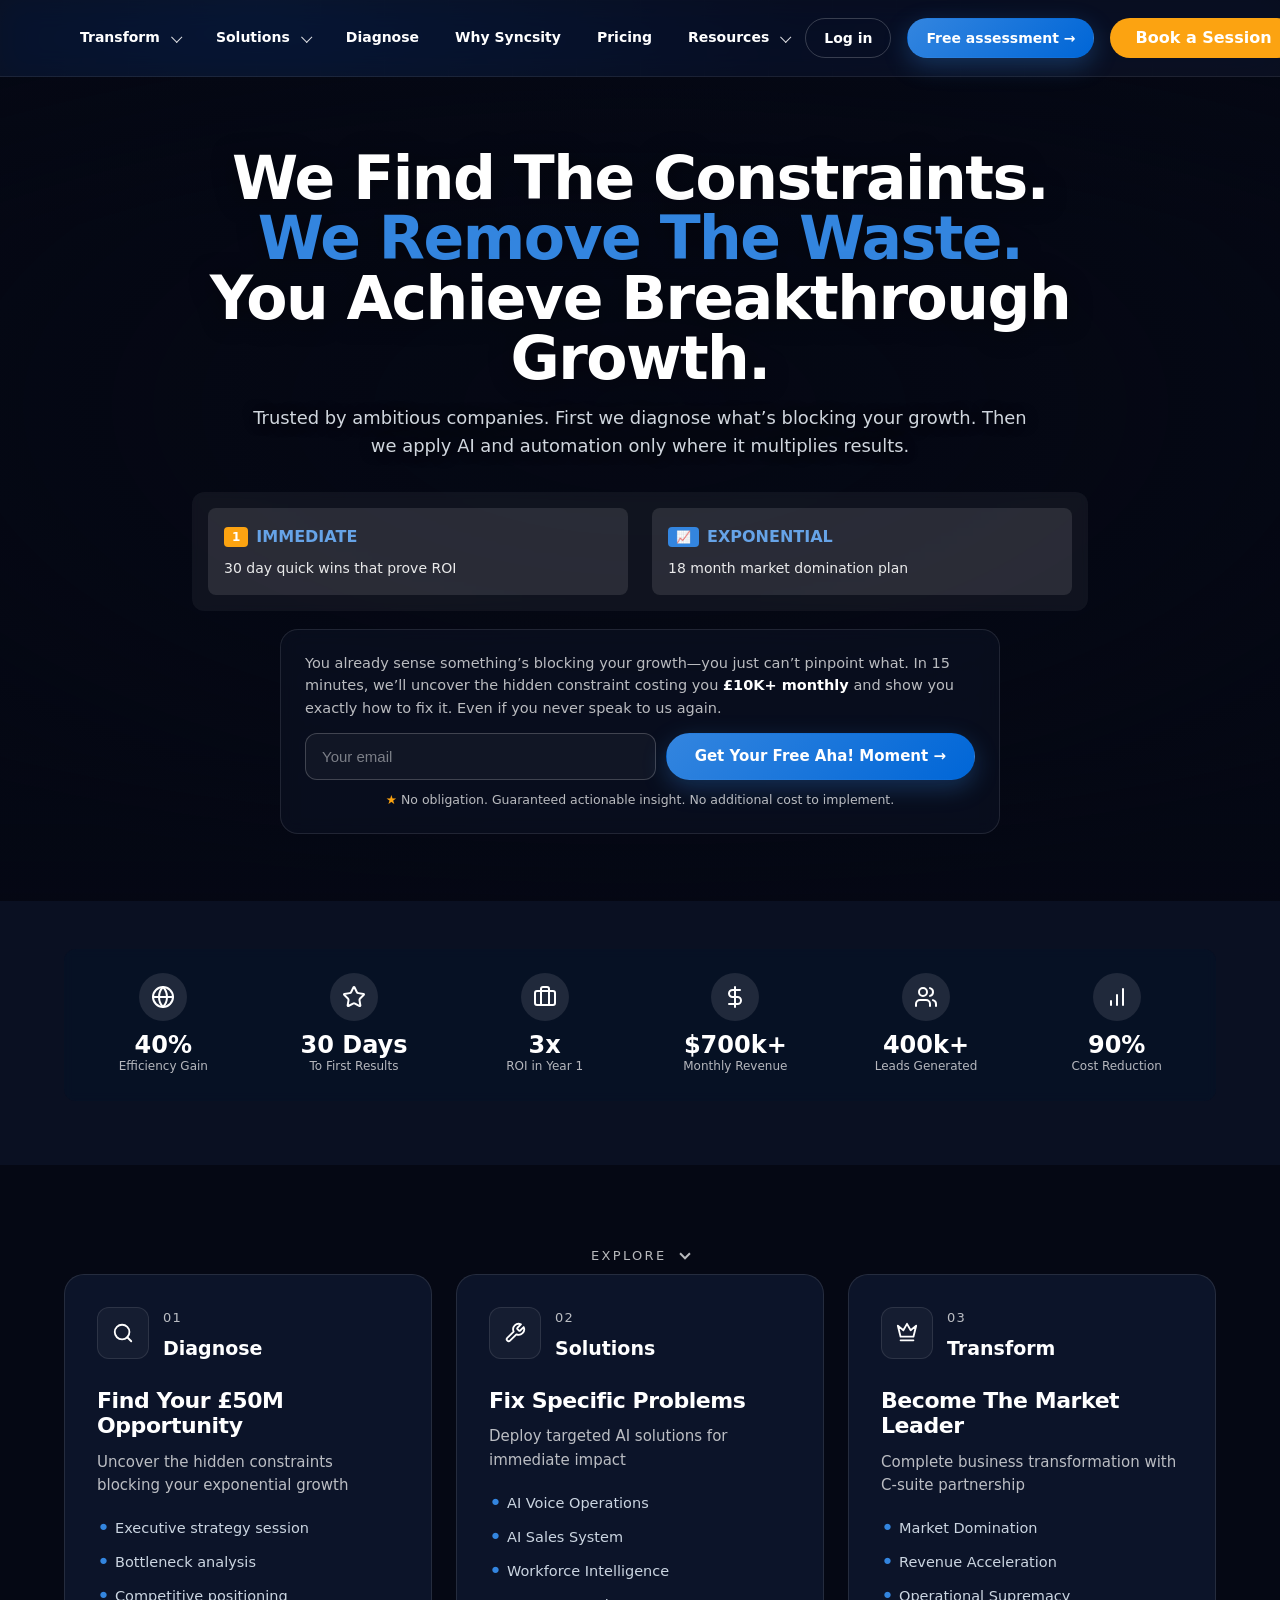
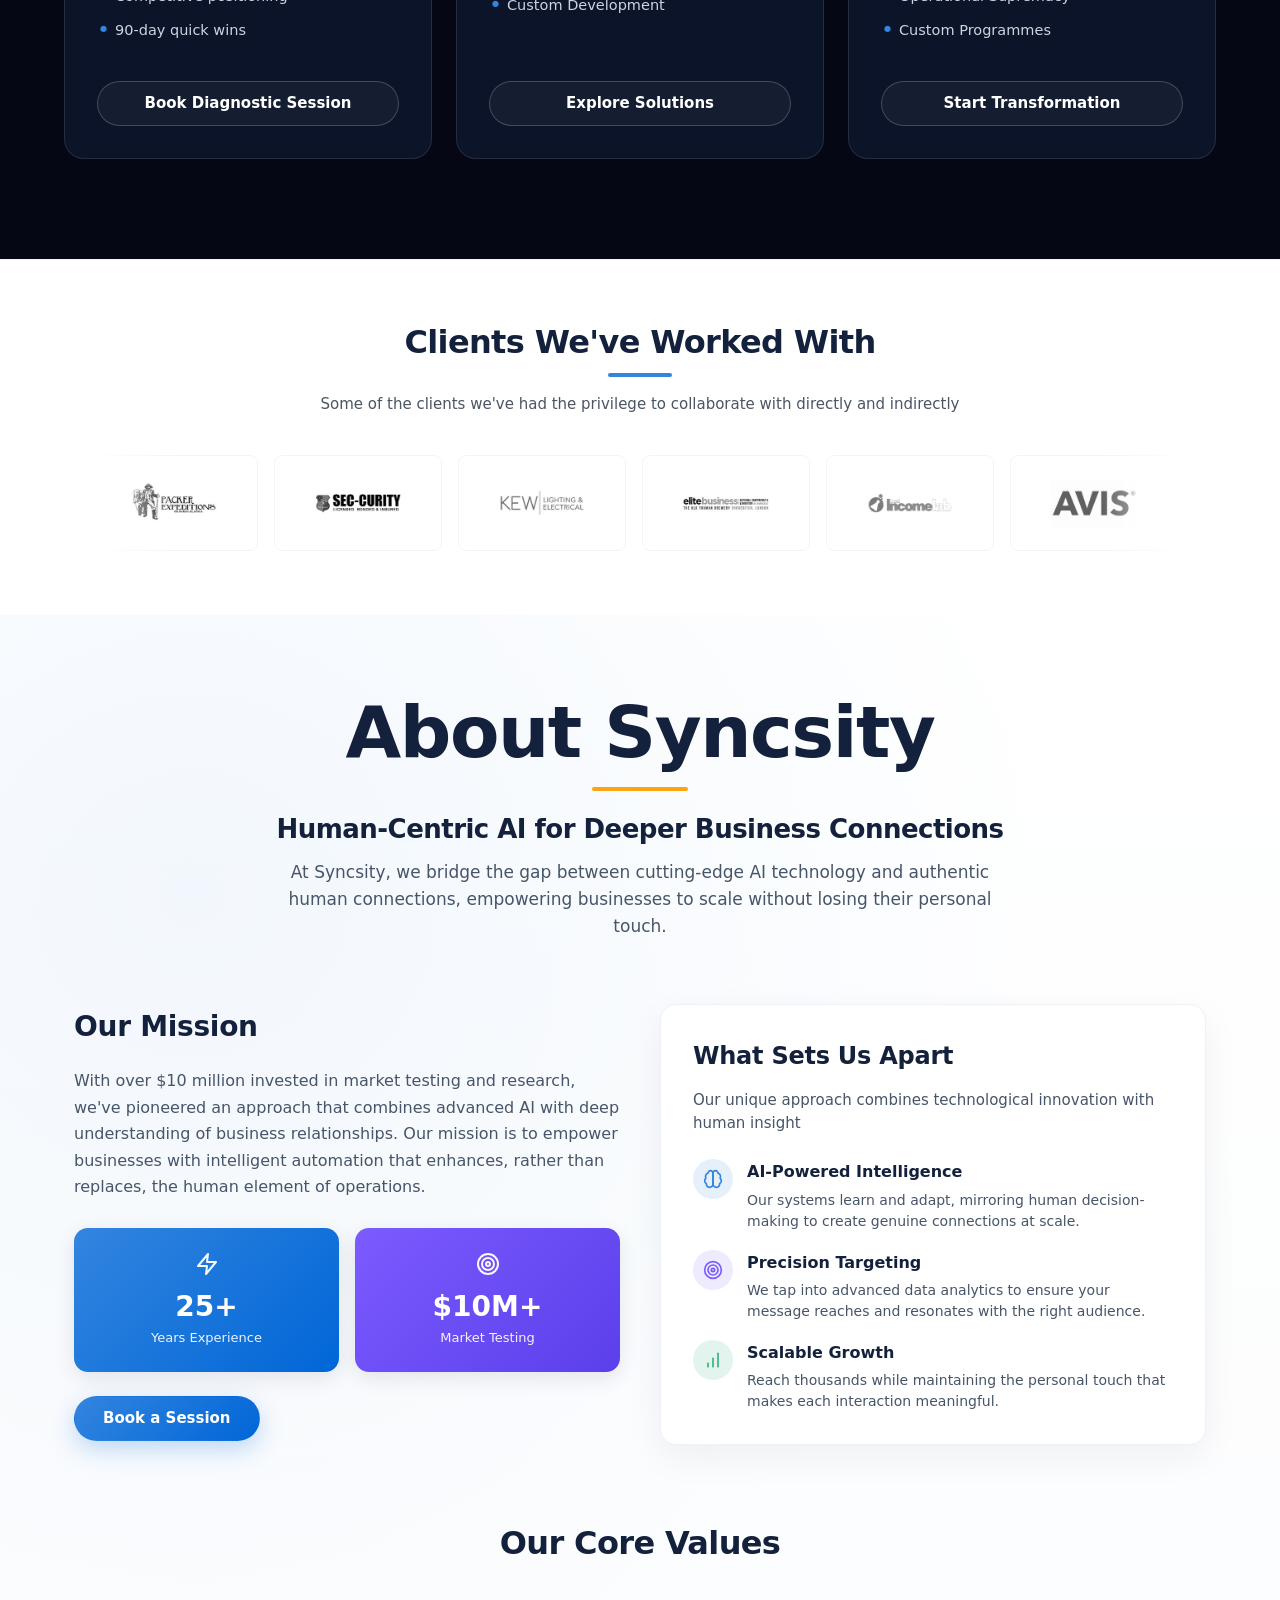
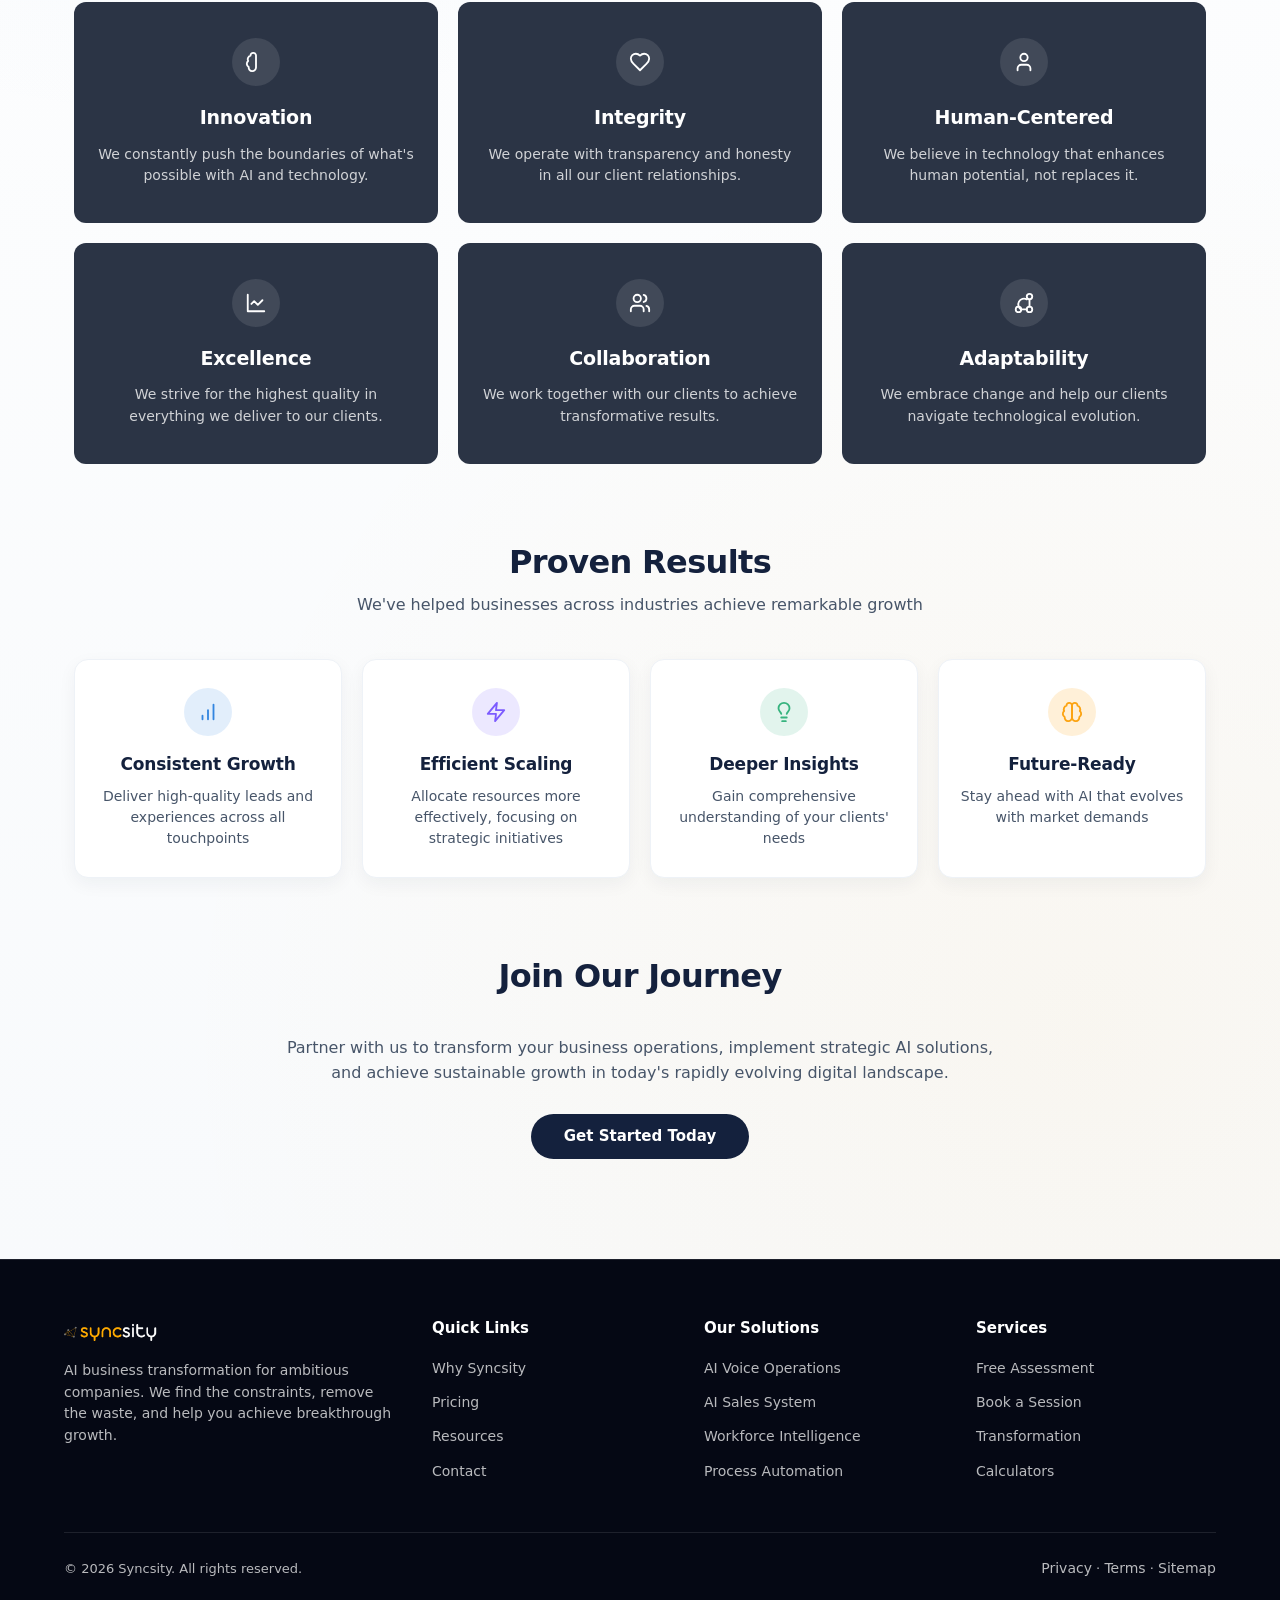
==== commit 880e5343: "Syncdemo: clone client-logos light theme + full About Syncsity section Two big additions matching th" ====
--- a/syncdemo/index.html
+++ b/syncdemo/index.html
@@ -155,30 +155,30 @@
 /* Hide dropdowns under 880px (mobile drawer takes over) */
 @media (max-width: 879px) { .nav__menu { display: none !important; } }
 
-/* ── Client logos section — live spec: py-12 bg-syncsity-black/30 (dark)
-   border-t border-gray-100, embla carousel ──────────────────────────── */
+/* ── Client logos section — light theme (matches live screenshot):
+   bg-white, border-t gray-100, navy heading, blue divider ───────────── */
 .clients {
-  padding: 48px 0;                              /* py-12 */
-  background: rgba(36,49,74,0.30);              /* dark:bg-syncsity-black/30 */
-  border-top: 1px solid rgba(255,255,255,0.06); /* dark:border-gray-800 */
-}
-.clients__head { text-align: center; margin-bottom: 32px; }
+  padding: 64px 0;
+  background: #fff;
+  border-top: 1px solid rgb(243, 244, 246);
+}
+.clients__head { text-align: center; margin-bottom: 40px; }
 .clients__head h2 {
-  font-size: 24px; font-weight: 700; color: #fff;
+  font-size: 28px; font-weight: 700; color: #14213D;
   margin: 0 0 12px;
 }
-@media (min-width: 768px) { .clients__head h2 { font-size: 30px; } }
+@media (min-width: 768px) { .clients__head h2 { font-size: 32px; } }
 .clients__divider {
   width: 64px; height: 4px; background: #3385DF;
   margin: 0 auto 16px; border-radius: 2px;
 }
 .clients__head p {
-  color: rgba(229,231,235,0.85); font-size: 15px;
-  margin: 0; max-width: 640px; margin-left: auto; margin-right: auto;
+  color: #4b5563; font-size: 15px;
+  margin: 0 auto; max-width: 640px;
   line-height: 1.5;
 }
 .clients__marquee {
-  max-width: 1024px; margin: 0 auto; overflow: hidden;
+  max-width: 1100px; margin: 0 auto; overflow: hidden;
   mask-image: linear-gradient(90deg, transparent, #000 8%, #000 92%, transparent);
   -webkit-mask-image: linear-gradient(90deg, transparent, #000 8%, #000 92%, transparent);
 }
@@ -189,27 +189,200 @@
 }
 .clients:hover .clients__track { animation-play-state: paused; }
 .clients__slide {
-  flex: 0 0 auto; width: 168px; height: 96px;            /* h-24, ~basis-1/6 */
+  flex: 0 0 auto; width: 168px; height: 96px;
   display: flex; align-items: center; justify-content: center;
   padding: 16px;
-  background: rgba(17,24,39,0.50);                       /* dark:bg-gray-900/50 */
-  border: 1px solid rgba(255,255,255,0.06);
-  border-radius: 8px;                                    /* rounded-lg */
+  background: #fff;
+  border: 1px solid rgb(243, 244, 246);
+  border-radius: 8px;
   transition: box-shadow 200ms ease, border-color 200ms ease;
 }
 .clients__slide:hover {
-  border-color: rgba(255,255,255,0.18);
-  box-shadow: 0 6px 24px rgba(0,0,0,0.35);
+  border-color: #e5e7eb;
+  box-shadow: 0 4px 14px rgba(0,0,0,0.08);
 }
 .clients__slide img {
   max-height: 48px; max-width: 100%;
-  object-fit: contain; opacity: 0.9;
-  transition: opacity 200ms ease;
-}
-.clients__slide:hover img { opacity: 1; }
+  object-fit: contain;
+}
 @keyframes clientsScroll {
   from { transform: translateX(0); }
   to   { transform: translateX(-50%); }
+}
+
+/* ════════════════════════════════════════════════════════════════════
+   ABOUT SYNCSITY — light section: hero, mission, values, results, CTA
+   ════════════════════════════════════════════════════════════════════ */
+.about {
+  position: relative;
+  padding: 80px 0 100px;
+  background:
+    radial-gradient(circle at 15% 12%, rgba(51,133,223,0.06), transparent 38%),
+    radial-gradient(circle at 85% 90%, rgba(252,163,17,0.05), transparent 40%),
+    linear-gradient(180deg, #fff 0%, #f8fafc 100%);
+  color: #14213D;
+}
+.about__container { max-width: 1180px; margin: 0 auto; padding: 0 24px; }
+
+/* Hero block */
+.about__hero { text-align: center; margin-bottom: 64px; }
+.about__hero h1 {
+  font-size: clamp(40px, 6vw, 72px);
+  font-weight: 700; color: #14213D;
+  margin: 0 0 16px; letter-spacing: -0.02em; line-height: 1.05;
+}
+.about__hero-divider {
+  width: 96px; height: 4px; background: #FCA311;
+  margin: 0 auto 24px; border-radius: 2px;
+}
+.about__hero h2 {
+  font-size: clamp(20px, 2.4vw, 26px);
+  font-weight: 600; color: #14213D;
+  margin: 0 0 14px;
+}
+.about__hero p {
+  font-size: 17px; line-height: 1.6; color: #475569;
+  max-width: 760px; margin: 0 auto;
+}
+
+/* Mission + What Sets Us Apart 2-col */
+.about__mission {
+  display: grid; grid-template-columns: 1fr 1fr; gap: 40px;
+  margin-bottom: 80px;
+}
+@media (max-width: 880px) { .about__mission { grid-template-columns: 1fr; } }
+
+.mission__title {
+  font-size: 28px; font-weight: 700; color: #14213D;
+  margin: 0 0 18px;
+}
+.mission__body {
+  font-size: 16px; line-height: 1.65; color: #475569;
+  margin: 0 0 28px;
+}
+.mission__stats {
+  display: grid; grid-template-columns: 1fr 1fr; gap: 16px; margin-bottom: 24px;
+}
+.mission__stat {
+  padding: 24px; border-radius: 14px;
+  color: #fff; text-align: center;
+  box-shadow: 0 6px 20px rgba(20,33,61,0.10);
+}
+.mission__stat--blue   { background: linear-gradient(135deg, #3385DF 0%, #0066D7 100%); }
+.mission__stat--purple { background: linear-gradient(135deg, #7c5bff 0%, #5b3fea 100%); }
+.mission__stat svg { width: 24px; height: 24px; margin-bottom: 8px; opacity: 0.95; }
+.mission__stat-value { display: block; font-size: 28px; font-weight: 700; line-height: 1; margin-bottom: 6px; }
+.mission__stat-label { display: block; font-size: 13px; opacity: 0.92; font-weight: 500; }
+
+/* Right: What Sets Us Apart card */
+.sets-apart {
+  background: #fff;
+  border: 1px solid #eef2f7;
+  border-radius: 16px;
+  padding: 32px;
+  box-shadow: 0 12px 36px rgba(20,33,61,0.06);
+}
+.sets-apart__title {
+  font-size: 24px; font-weight: 700; color: #14213D;
+  margin: 0 0 12px;
+}
+.sets-apart__body {
+  font-size: 15px; color: #475569; line-height: 1.55;
+  margin: 0 0 24px;
+}
+.sets-apart__row {
+  display: flex; align-items: flex-start; gap: 14px; margin-bottom: 18px;
+}
+.sets-apart__icon {
+  width: 40px; height: 40px; flex: 0 0 40px;
+  display: inline-flex; align-items: center; justify-content: center;
+  border-radius: 50%;
+}
+.sets-apart__icon svg { width: 20px; height: 20px; }
+.sets-apart__icon--blue   { background: rgba(51,133,223,0.12); color: #3385DF; }
+.sets-apart__icon--purple { background: rgba(124,91,255,0.12); color: #7c5bff; }
+.sets-apart__icon--green  { background: rgba(54,179,126,0.14); color: #36B37E; }
+.sets-apart__row h4 { margin: 0 0 4px; font-size: 16px; font-weight: 700; color: #14213D; }
+.sets-apart__row p  { margin: 0; font-size: 14px; line-height: 1.5; color: #475569; }
+
+/* Section heading — used by Core Values, Proven Results, Join */
+.about-h2 {
+  text-align: center; font-size: 32px; font-weight: 700;
+  color: #14213D; margin: 0 0 40px;
+}
+.about-h2 + .about-sub {
+  text-align: center; color: #475569; font-size: 16px;
+  max-width: 620px; margin: -28px auto 40px;
+}
+
+/* Core Values grid 3x2 — dark cards */
+.values-grid {
+  display: grid; grid-template-columns: repeat(3, 1fr); gap: 20px;
+  margin-bottom: 80px;
+}
+@media (max-width: 880px) { .values-grid { grid-template-columns: 1fr 1fr; } }
+@media (max-width: 540px) { .values-grid { grid-template-columns: 1fr; } }
+.value-card {
+  background: #2b3445;
+  border-radius: 12px; padding: 36px 24px;
+  text-align: center; color: #fff;
+  transition: transform 200ms ease, box-shadow 200ms ease;
+}
+.value-card:hover { transform: translateY(-2px); box-shadow: 0 18px 36px rgba(20,33,61,0.18); }
+.value-card__icon {
+  width: 48px; height: 48px; margin: 0 auto 16px;
+  display: inline-flex; align-items: center; justify-content: center;
+  border-radius: 50%;
+  background: rgba(255,255,255,0.10);
+}
+.value-card__icon svg { width: 22px; height: 22px; color: #fff; }
+.value-card h3 { font-size: 19px; font-weight: 700; margin: 0 0 10px; color: #fff; }
+.value-card p  { font-size: 14px; line-height: 1.55; color: rgba(255,255,255,0.78); margin: 0; }
+
+/* Proven Results — 4 white cards */
+.results-grid {
+  display: grid; grid-template-columns: repeat(4, 1fr); gap: 20px;
+  margin-bottom: 80px;
+}
+@media (max-width: 980px) { .results-grid { grid-template-columns: 1fr 1fr; } }
+@media (max-width: 540px) { .results-grid { grid-template-columns: 1fr; } }
+.result-card {
+  background: #fff; border: 1px solid #eef2f7;
+  border-radius: 14px; padding: 28px 20px;
+  text-align: center;
+  box-shadow: 0 6px 18px rgba(20,33,61,0.05);
+  transition: transform 200ms ease, box-shadow 200ms ease;
+}
+.result-card:hover { transform: translateY(-2px); box-shadow: 0 16px 32px rgba(20,33,61,0.10); }
+.result-card__icon {
+  width: 48px; height: 48px; margin: 0 auto 14px;
+  display: inline-flex; align-items: center; justify-content: center;
+  border-radius: 50%;
+}
+.result-card__icon svg { width: 22px; height: 22px; }
+.result-card__icon--blue   { background: rgba(51,133,223,0.14); color: #3385DF; }
+.result-card__icon--purple { background: rgba(124,91,255,0.14); color: #7c5bff; }
+.result-card__icon--green  { background: rgba(54,179,126,0.14); color: #36B37E; }
+.result-card__icon--yellow { background: rgba(252,163,17,0.16); color: #FCA311; }
+.result-card h3 { font-size: 17px; font-weight: 700; color: #14213D; margin: 0 0 8px; }
+.result-card p  { font-size: 14px; line-height: 1.5; color: #475569; margin: 0; }
+
+/* Join Our Journey */
+.about__cta { text-align: center; }
+.about__cta p {
+  font-size: 16px; line-height: 1.6; color: #475569;
+  max-width: 720px; margin: 0 auto 28px;
+}
+.about__cta .btn {
+  background: #14213D; color: #fff;
+  padding: 14px 32px; border-radius: 9999px;
+  font-weight: 600; font-size: 15px; text-decoration: none;
+  display: inline-flex; align-items: center; gap: 8px;
+  transition: background 150ms ease, transform 150ms ease, box-shadow 150ms ease;
+}
+.about__cta .btn:hover {
+  background: #1a2c52; transform: translateY(-1px);
+  box-shadow: 0 12px 28px rgba(20,33,61,0.20);
 }
 
 /* ── Page-local: home hero, stats, pillars ──────────────────────────── */
@@ -863,6 +1036,179 @@
     </div>
   </section>
 
+  <!-- ── ABOUT SYNCSITY (Mission / Values / Results / Join) ────────── -->
+  <section class="about" id="about">
+    <div class="about__container">
+
+      <!-- Hero block -->
+      <header class="about__hero">
+        <h1>About Syncsity</h1>
+        <div class="about__hero-divider" aria-hidden="true"></div>
+        <h2>Human-Centric AI for Deeper Business Connections</h2>
+        <p>At Syncsity, we bridge the gap between cutting-edge AI technology and authentic human connections, empowering businesses to scale without losing their personal touch.</p>
+      </header>
+
+      <!-- Mission + What Sets Us Apart -->
+      <div class="about__mission">
+
+        <div>
+          <h3 class="mission__title">Our Mission</h3>
+          <p class="mission__body">With over $10 million invested in market testing and research, we've pioneered an approach that combines advanced AI with deep understanding of business relationships. Our mission is to empower businesses with intelligent automation that enhances, rather than replaces, the human element of operations.</p>
+
+          <div class="mission__stats">
+            <div class="mission__stat mission__stat--blue">
+              <svg xmlns="http://www.w3.org/2000/svg" viewBox="0 0 24 24" fill="none" stroke="currentColor" stroke-width="2" stroke-linecap="round" stroke-linejoin="round"><path d="M13 2 3 14h9l-1 8 10-12h-9l1-8z"/></svg>
+              <span class="mission__stat-value">25+</span>
+              <span class="mission__stat-label">Years Experience</span>
+            </div>
+            <div class="mission__stat mission__stat--purple">
+              <svg xmlns="http://www.w3.org/2000/svg" viewBox="0 0 24 24" fill="none" stroke="currentColor" stroke-width="2" stroke-linecap="round" stroke-linejoin="round"><circle cx="12" cy="12" r="10"/><circle cx="12" cy="12" r="6"/><circle cx="12" cy="12" r="2"/></svg>
+              <span class="mission__stat-value">$10M+</span>
+              <span class="mission__stat-label">Market Testing</span>
+            </div>
+          </div>
+
+          <a href="../booking.html" class="btn btn--primary">Book a Session</a>
+        </div>
+
+        <aside class="sets-apart">
+          <h3 class="sets-apart__title">What Sets Us Apart</h3>
+          <p class="sets-apart__body">Our unique approach combines technological innovation with human insight</p>
+
+          <div class="sets-apart__row">
+            <span class="sets-apart__icon sets-apart__icon--blue" aria-hidden="true">
+              <svg xmlns="http://www.w3.org/2000/svg" viewBox="0 0 24 24" fill="none" stroke="currentColor" stroke-width="2" stroke-linecap="round" stroke-linejoin="round"><path d="M12 5a3 3 0 1 0-5.997.125 4 4 0 0 0-2.526 5.77 4 4 0 0 0 .556 6.588A4 4 0 1 0 12 18Z"/><path d="M12 5a3 3 0 1 1 5.997.125 4 4 0 0 1 2.526 5.77 4 4 0 0 1-.556 6.588A4 4 0 1 1 12 18Z"/></svg>
+            </span>
+            <div>
+              <h4>AI-Powered Intelligence</h4>
+              <p>Our systems learn and adapt, mirroring human decision-making to create genuine connections at scale.</p>
+            </div>
+          </div>
+
+          <div class="sets-apart__row">
+            <span class="sets-apart__icon sets-apart__icon--purple" aria-hidden="true">
+              <svg xmlns="http://www.w3.org/2000/svg" viewBox="0 0 24 24" fill="none" stroke="currentColor" stroke-width="2" stroke-linecap="round" stroke-linejoin="round"><circle cx="12" cy="12" r="10"/><circle cx="12" cy="12" r="6"/><circle cx="12" cy="12" r="2"/></svg>
+            </span>
+            <div>
+              <h4>Precision Targeting</h4>
+              <p>We tap into advanced data analytics to ensure your message reaches and resonates with the right audience.</p>
+            </div>
+          </div>
+
+          <div class="sets-apart__row" style="margin-bottom:0;">
+            <span class="sets-apart__icon sets-apart__icon--green" aria-hidden="true">
+              <svg xmlns="http://www.w3.org/2000/svg" viewBox="0 0 24 24" fill="none" stroke="currentColor" stroke-width="2" stroke-linecap="round" stroke-linejoin="round"><line x1="12" x2="12" y1="20" y2="10"/><line x1="18" x2="18" y1="20" y2="4"/><line x1="6" x2="6" y1="20" y2="16"/></svg>
+            </span>
+            <div>
+              <h4>Scalable Growth</h4>
+              <p>Reach thousands while maintaining the personal touch that makes each interaction meaningful.</p>
+            </div>
+          </div>
+        </aside>
+
+      </div>
+
+      <!-- Core Values -->
+      <h2 class="about-h2">Our Core Values</h2>
+
+      <div class="values-grid">
+        <article class="value-card">
+          <div class="value-card__icon" aria-hidden="true">
+            <svg xmlns="http://www.w3.org/2000/svg" viewBox="0 0 24 24" fill="none" stroke="currentColor" stroke-width="2" stroke-linecap="round" stroke-linejoin="round"><path d="M12 5a3 3 0 1 0-5.997.125 4 4 0 0 0-2.526 5.77 4 4 0 0 0 .556 6.588A4 4 0 1 0 12 18Z"/></svg>
+          </div>
+          <h3>Innovation</h3>
+          <p>We constantly push the boundaries of what's possible with AI and technology.</p>
+        </article>
+
+        <article class="value-card">
+          <div class="value-card__icon" aria-hidden="true">
+            <svg xmlns="http://www.w3.org/2000/svg" viewBox="0 0 24 24" fill="none" stroke="currentColor" stroke-width="2" stroke-linecap="round" stroke-linejoin="round"><path d="M19 14c1.49-1.46 3-3.21 3-5.5A5.5 5.5 0 0 0 16.5 3c-1.76 0-3 .5-4.5 2-1.5-1.5-2.74-2-4.5-2A5.5 5.5 0 0 0 2 8.5c0 2.29 1.51 4.04 3 5.5l7 7Z"/></svg>
+          </div>
+          <h3>Integrity</h3>
+          <p>We operate with transparency and honesty in all our client relationships.</p>
+        </article>
+
+        <article class="value-card">
+          <div class="value-card__icon" aria-hidden="true">
+            <svg xmlns="http://www.w3.org/2000/svg" viewBox="0 0 24 24" fill="none" stroke="currentColor" stroke-width="2" stroke-linecap="round" stroke-linejoin="round"><path d="M19 21v-2a4 4 0 0 0-4-4H9a4 4 0 0 0-4 4v2"/><circle cx="12" cy="7" r="4"/></svg>
+          </div>
+          <h3>Human-Centered</h3>
+          <p>We believe in technology that enhances human potential, not replaces it.</p>
+        </article>
+
+        <article class="value-card">
+          <div class="value-card__icon" aria-hidden="true">
+            <svg xmlns="http://www.w3.org/2000/svg" viewBox="0 0 24 24" fill="none" stroke="currentColor" stroke-width="2" stroke-linecap="round" stroke-linejoin="round"><path d="M3 3v18h18"/><path d="m19 9-5 5-4-4-3 3"/></svg>
+          </div>
+          <h3>Excellence</h3>
+          <p>We strive for the highest quality in everything we deliver to our clients.</p>
+        </article>
+
+        <article class="value-card">
+          <div class="value-card__icon" aria-hidden="true">
+            <svg xmlns="http://www.w3.org/2000/svg" viewBox="0 0 24 24" fill="none" stroke="currentColor" stroke-width="2" stroke-linecap="round" stroke-linejoin="round"><path d="M16 21v-2a4 4 0 0 0-4-4H6a4 4 0 0 0-4 4v2"/><circle cx="9" cy="7" r="4"/><path d="M22 21v-2a4 4 0 0 0-3-3.87"/><path d="M16 3.13a4 4 0 0 1 0 7.75"/></svg>
+          </div>
+          <h3>Collaboration</h3>
+          <p>We work together with our clients to achieve transformative results.</p>
+        </article>
+
+        <article class="value-card">
+          <div class="value-card__icon" aria-hidden="true">
+            <svg xmlns="http://www.w3.org/2000/svg" viewBox="0 0 24 24" fill="none" stroke="currentColor" stroke-width="2" stroke-linecap="round" stroke-linejoin="round"><circle cx="6" cy="19" r="3"/><circle cx="18" cy="5" r="3"/><circle cx="18" cy="19" r="3"/><path d="M9 19h6"/><path d="M18 8v8"/><path d="M9 19a6 6 0 0 1 6-11"/></svg>
+          </div>
+          <h3>Adaptability</h3>
+          <p>We embrace change and help our clients navigate technological evolution.</p>
+        </article>
+      </div>
+
+      <!-- Proven Results -->
+      <h2 class="about-h2">Proven Results</h2>
+      <p class="about-sub">We've helped businesses across industries achieve remarkable growth</p>
+
+      <div class="results-grid">
+        <article class="result-card">
+          <div class="result-card__icon result-card__icon--blue" aria-hidden="true">
+            <svg xmlns="http://www.w3.org/2000/svg" viewBox="0 0 24 24" fill="none" stroke="currentColor" stroke-width="2" stroke-linecap="round" stroke-linejoin="round"><line x1="12" x2="12" y1="20" y2="10"/><line x1="18" x2="18" y1="20" y2="4"/><line x1="6" x2="6" y1="20" y2="16"/></svg>
+          </div>
+          <h3>Consistent Growth</h3>
+          <p>Deliver high-quality leads and experiences across all touchpoints</p>
+        </article>
+
+        <article class="result-card">
+          <div class="result-card__icon result-card__icon--purple" aria-hidden="true">
+            <svg xmlns="http://www.w3.org/2000/svg" viewBox="0 0 24 24" fill="none" stroke="currentColor" stroke-width="2" stroke-linecap="round" stroke-linejoin="round"><path d="M13 2 3 14h9l-1 8 10-12h-9l1-8z"/></svg>
+          </div>
+          <h3>Efficient Scaling</h3>
+          <p>Allocate resources more effectively, focusing on strategic initiatives</p>
+        </article>
+
+        <article class="result-card">
+          <div class="result-card__icon result-card__icon--green" aria-hidden="true">
+            <svg xmlns="http://www.w3.org/2000/svg" viewBox="0 0 24 24" fill="none" stroke="currentColor" stroke-width="2" stroke-linecap="round" stroke-linejoin="round"><path d="M15 14c.2-1 .7-1.7 1.5-2.5 1-.9 1.5-2.2 1.5-3.5A6 6 0 0 0 6 8c0 1 .2 2.2 1.5 3.5.7.7 1.3 1.5 1.5 2.5"/><path d="M9 18h6"/><path d="M10 22h4"/></svg>
+          </div>
+          <h3>Deeper Insights</h3>
+          <p>Gain comprehensive understanding of your clients' needs</p>
+        </article>
+
+        <article class="result-card">
+          <div class="result-card__icon result-card__icon--yellow" aria-hidden="true">
+            <svg xmlns="http://www.w3.org/2000/svg" viewBox="0 0 24 24" fill="none" stroke="currentColor" stroke-width="2" stroke-linecap="round" stroke-linejoin="round"><path d="M12 5a3 3 0 1 0-5.997.125 4 4 0 0 0-2.526 5.77 4 4 0 0 0 .556 6.588A4 4 0 1 0 12 18Z"/><path d="M12 5a3 3 0 1 1 5.997.125 4 4 0 0 1 2.526 5.77 4 4 0 0 1-.556 6.588A4 4 0 1 1 12 18Z"/></svg>
+          </div>
+          <h3>Future-Ready</h3>
+          <p>Stay ahead with AI that evolves with market demands</p>
+        </article>
+      </div>
+
+      <!-- Join Our Journey -->
+      <h2 class="about-h2">Join Our Journey</h2>
+      <div class="about__cta">
+        <p>Partner with us to transform your business operations, implement strategic AI solutions, and achieve sustainable growth in today's rapidly evolving digital landscape.</p>
+        <a href="/assess" class="btn">Get Started Today</a>
+      </div>
+
+    </div>
+  </section>
+
 </main>
 
 <!-- ── FOOTER ───────────────────────────────────────────────────────── -->
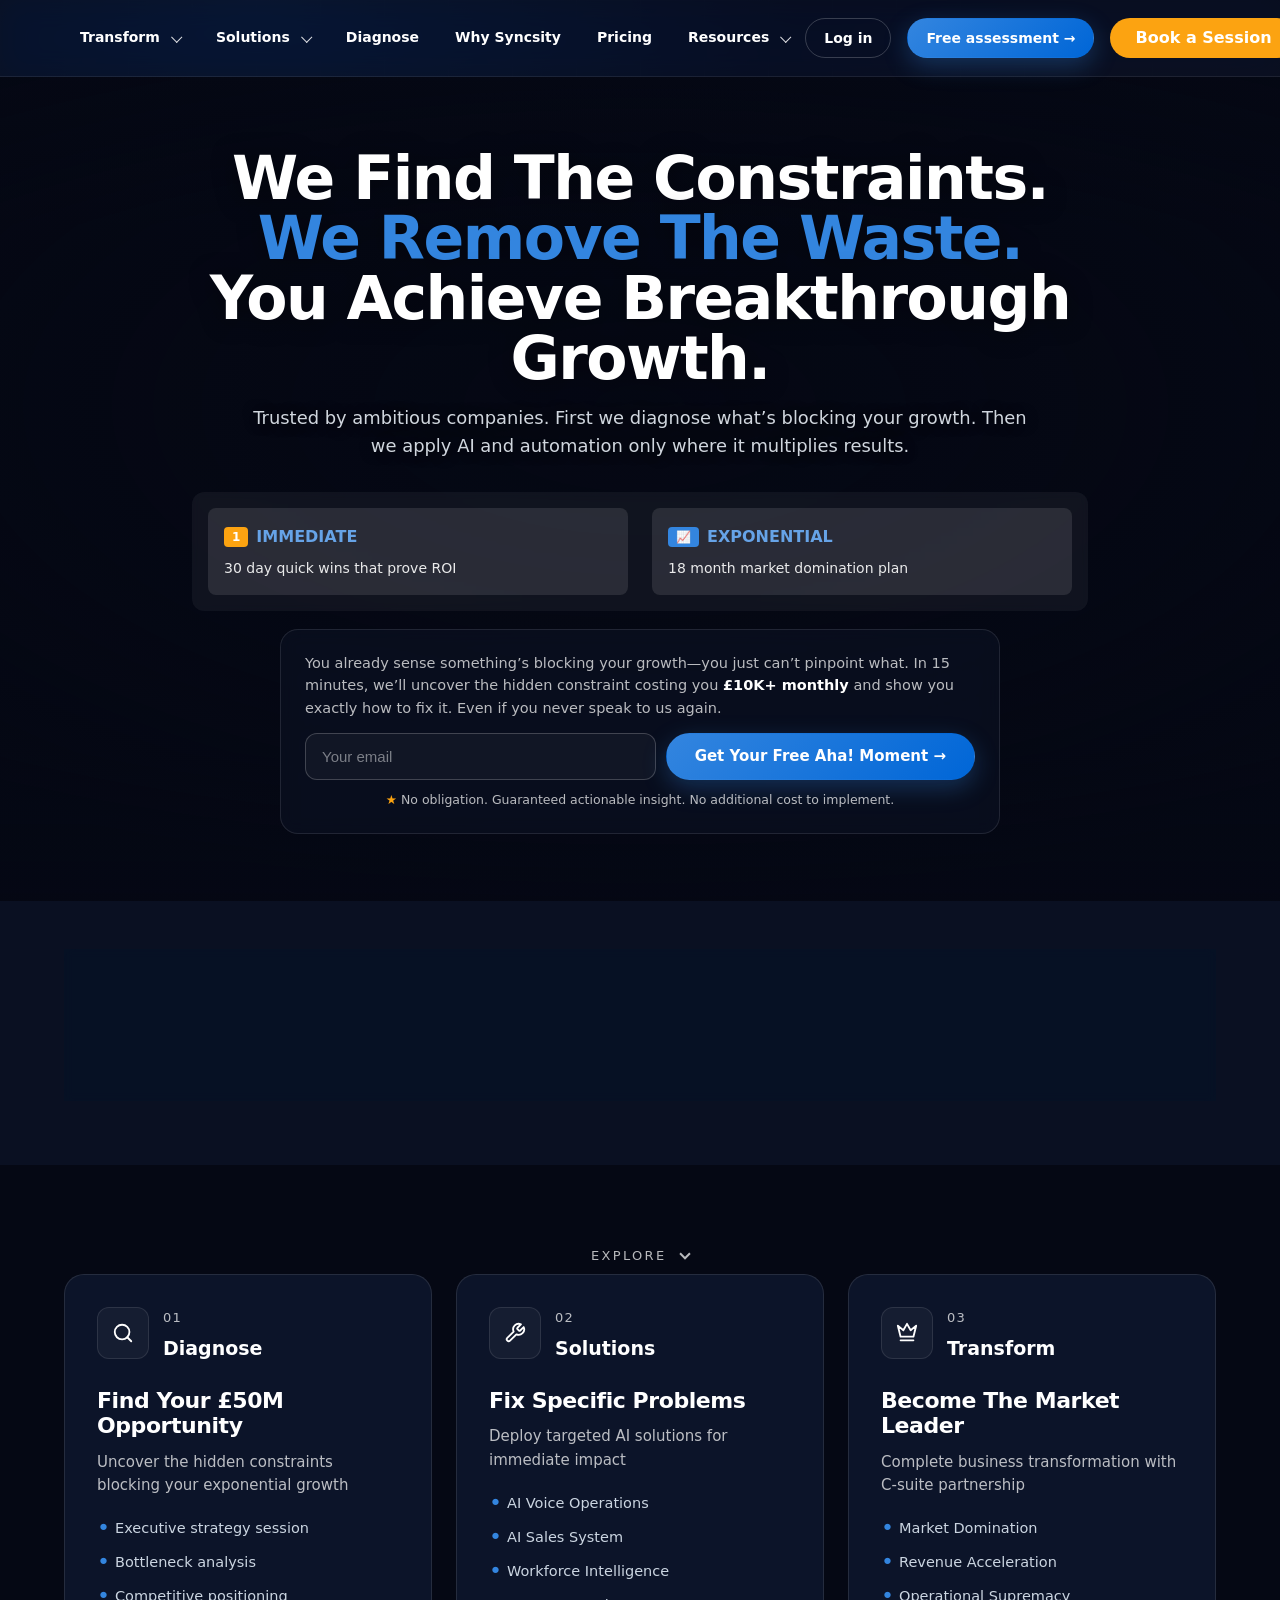
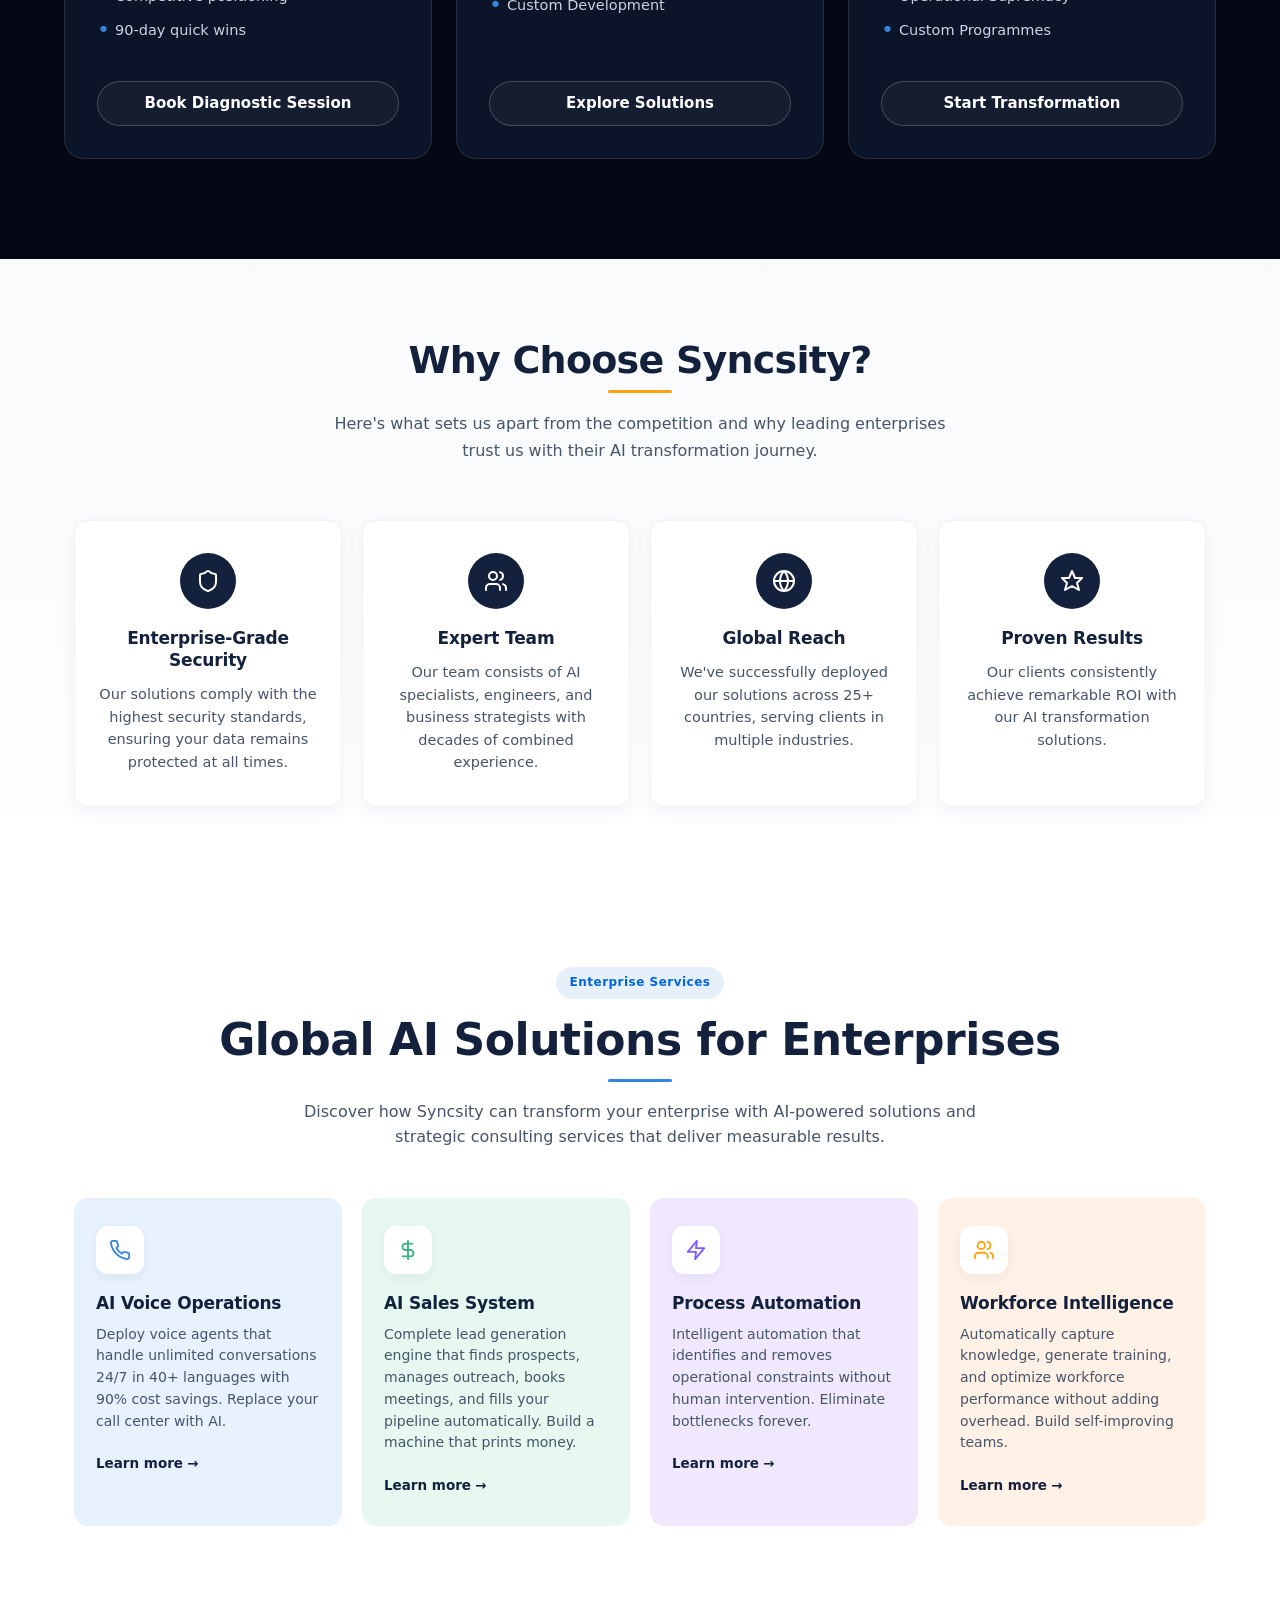
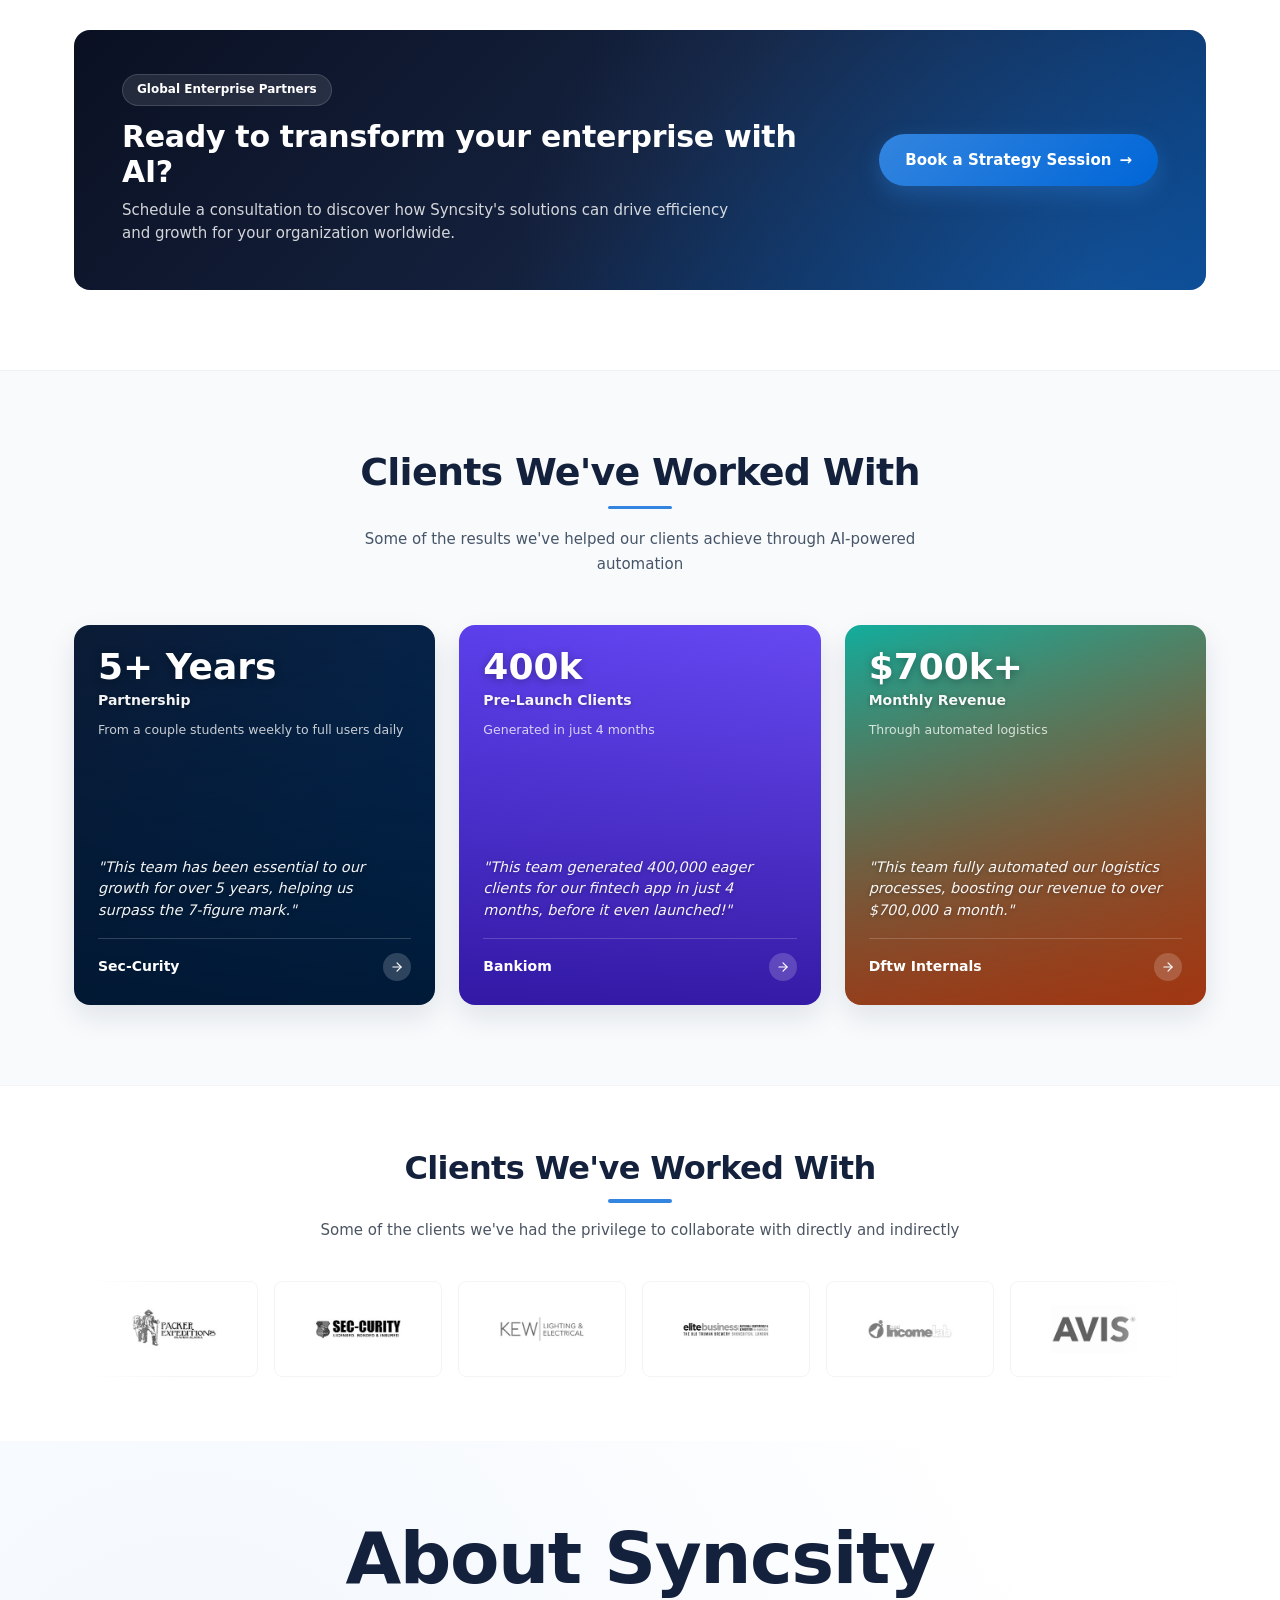
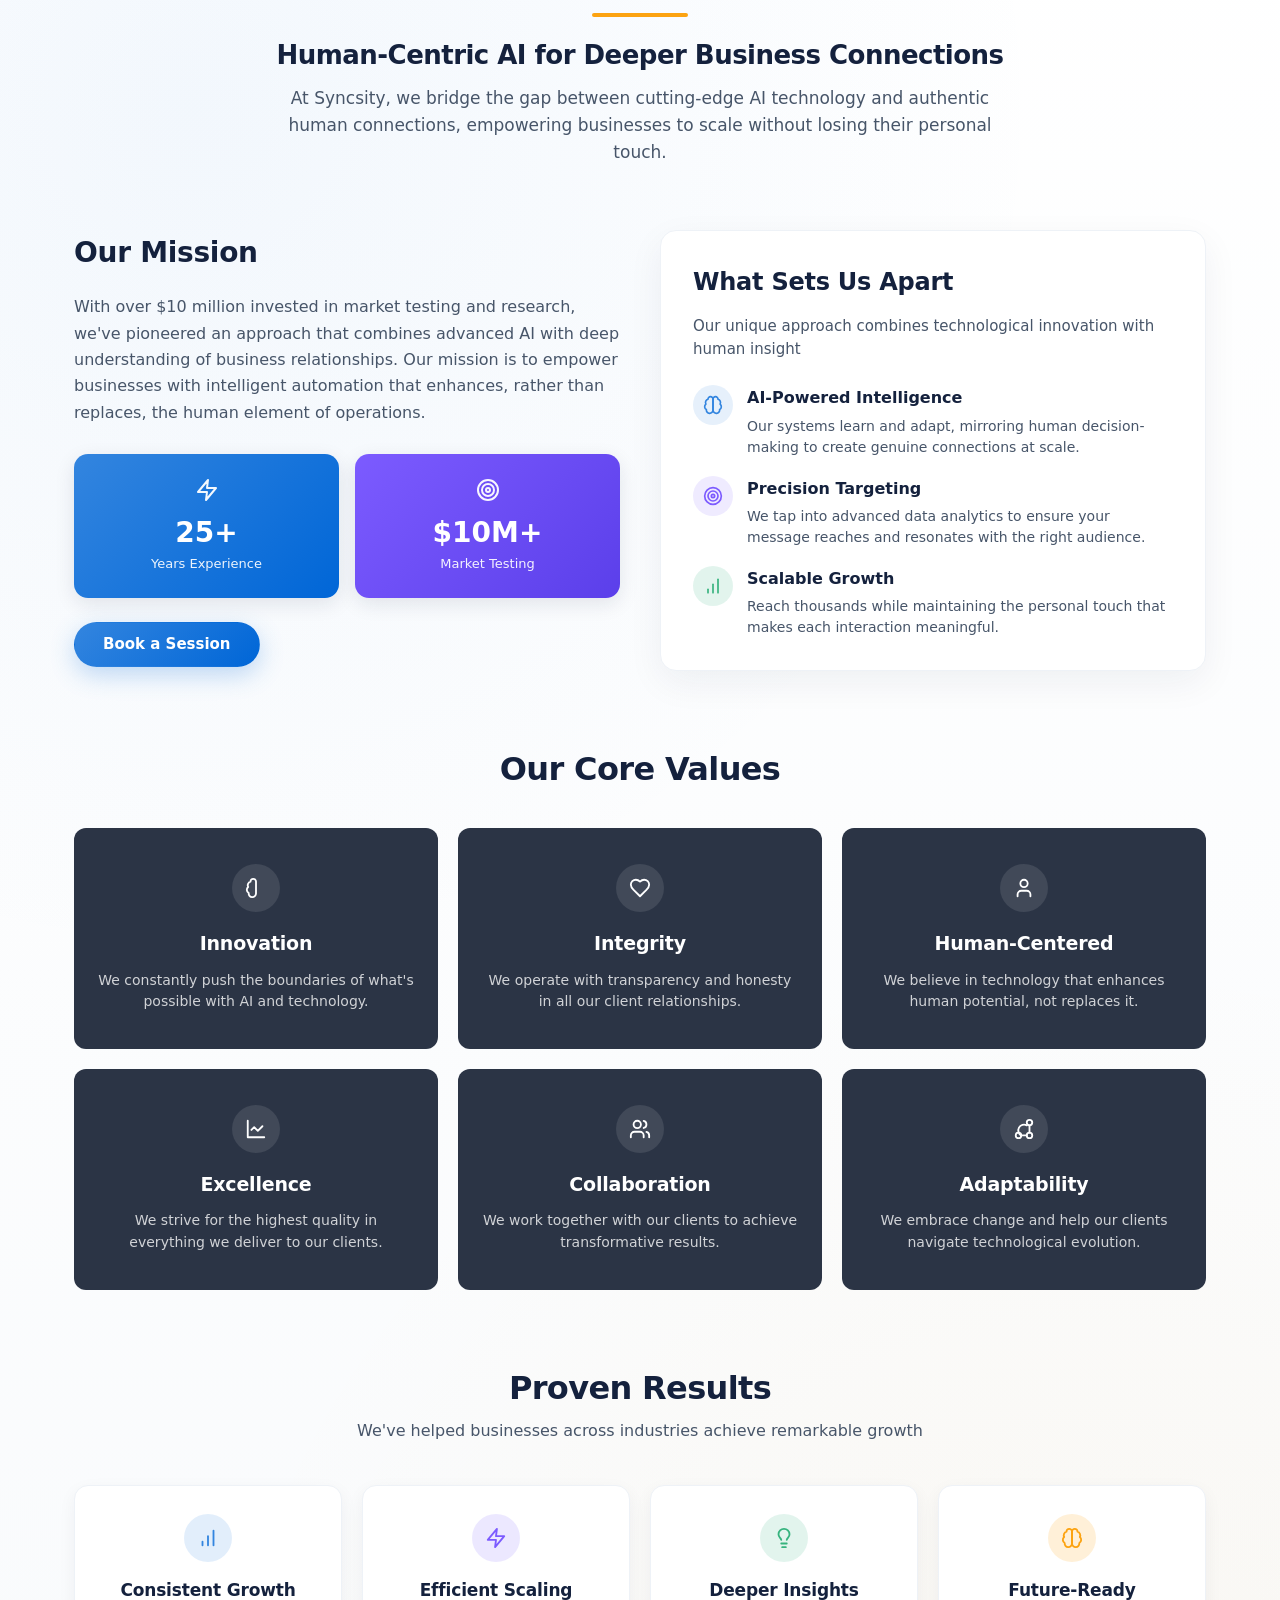
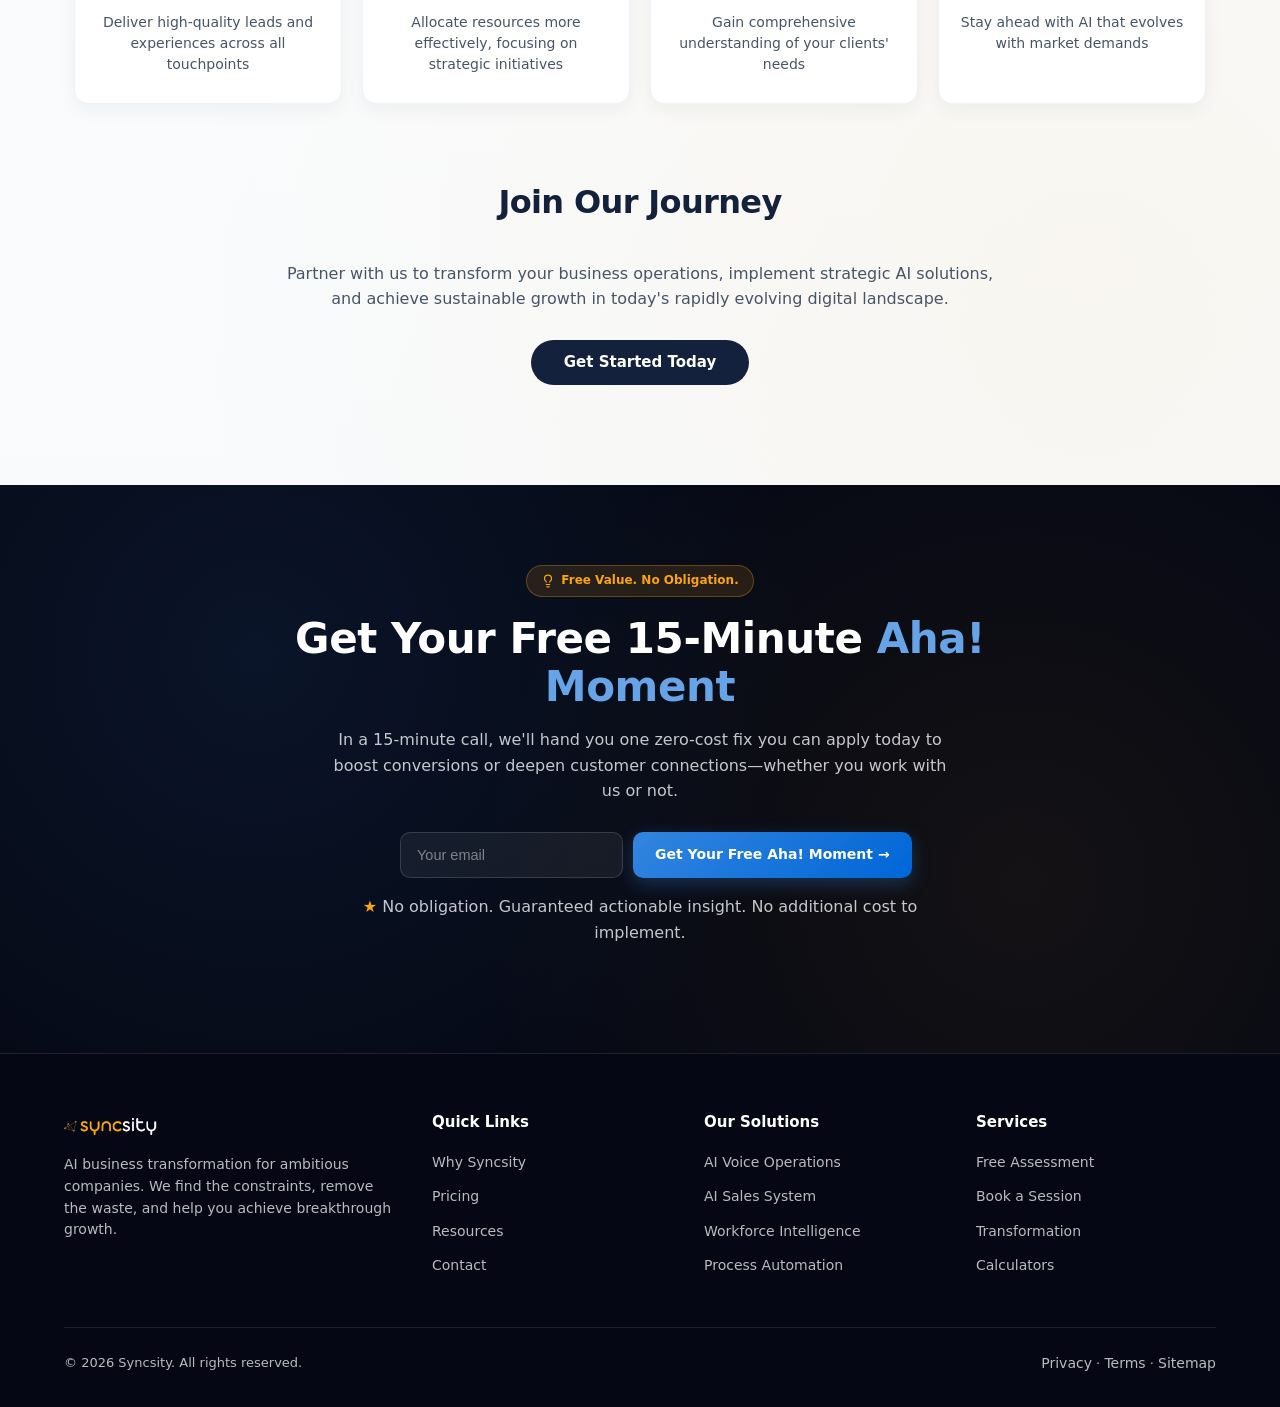
==== commit acb2f8f9: "Syncdemo: clone 6 more sections from live (full mid-page rebuild) Built from screenshot, no DOM past" ====
--- a/syncdemo/index.html
+++ b/syncdemo/index.html
@@ -383,6 +383,339 @@
 .about__cta .btn:hover {
   background: #1a2c52; transform: translateY(-1px);
   box-shadow: 0 12px 28px rgba(20,33,61,0.20);
+}
+
+/* ════════════════════════════════════════════════════════════════════
+   WHY CHOOSE SYNCSITY (4 dark icon cards)
+   ════════════════════════════════════════════════════════════════════ */
+.why {
+  padding: 80px 0;
+  background: linear-gradient(180deg, #f8fafc 0%, #fff 100%);
+}
+.why__container { max-width: 1180px; margin: 0 auto; padding: 0 24px; }
+.why__head { text-align: center; margin-bottom: 56px; }
+.why__head h2 {
+  font-size: clamp(28px, 3.4vw, 38px); font-weight: 700;
+  color: #14213D; margin: 0 0 8px;
+}
+.why__head .accent-bar {
+  width: 64px; height: 3px; background: #FCA311;
+  margin: 0 auto 18px; border-radius: 2px;
+}
+.why__head p {
+  color: #475569; font-size: 16px;
+  max-width: 640px; margin: 0 auto;
+}
+.why__grid {
+  display: grid; grid-template-columns: repeat(4, 1fr); gap: 20px;
+}
+@media (max-width: 980px) { .why__grid { grid-template-columns: 1fr 1fr; } }
+@media (max-width: 540px) { .why__grid { grid-template-columns: 1fr; } }
+.why-card {
+  background: #fff;
+  border: 1px solid #eef2f7;
+  border-radius: 14px;
+  padding: 32px 24px;
+  text-align: center;
+  box-shadow: 0 4px 18px rgba(20,33,61,0.06);
+  transition: transform 220ms ease, box-shadow 220ms ease, border-color 220ms ease;
+}
+.why-card:hover {
+  transform: translateY(-4px);
+  box-shadow: 0 18px 40px rgba(20,33,61,0.12);
+  border-color: #d1d9e6;
+}
+.why-card__icon {
+  width: 56px; height: 56px; margin: 0 auto 18px;
+  display: inline-flex; align-items: center; justify-content: center;
+  border-radius: 50%; background: #14213D; color: #fff;
+  transition: transform 220ms ease, background 220ms ease;
+}
+.why-card:hover .why-card__icon { transform: scale(1.06); background: #1a2c52; }
+.why-card__icon svg { width: 24px; height: 24px; }
+.why-card h3 {
+  font-size: 17px; font-weight: 700; color: #14213D;
+  margin: 0 0 12px; line-height: 1.3;
+}
+.why-card p { font-size: 14.5px; line-height: 1.55; color: #475569; margin: 0; }
+
+/* ════════════════════════════════════════════════════════════════════
+   GLOBAL AI SOLUTIONS FOR ENTERPRISES (4 pastel cards)
+   ════════════════════════════════════════════════════════════════════ */
+.solutions-section {
+  padding: 80px 0;
+  background: #fff;
+}
+.solutions-section__container { max-width: 1180px; margin: 0 auto; padding: 0 24px; }
+.solutions-section__head { text-align: center; margin-bottom: 48px; }
+.eyebrow-pill {
+  display: inline-block; padding: 6px 14px;
+  background: #E6F0FB; color: #0066D7;
+  border-radius: 9999px; font-size: 12px; font-weight: 600;
+  letter-spacing: 0.04em; margin-bottom: 16px;
+}
+.solutions-section__head h2 {
+  font-size: clamp(30px, 3.8vw, 44px); font-weight: 700;
+  color: #14213D; margin: 0 0 14px; letter-spacing: -0.01em;
+}
+.solutions-section__head .accent-bar {
+  width: 64px; height: 3px; background: #3385DF;
+  margin: 0 auto 18px; border-radius: 2px;
+}
+.solutions-section__head p {
+  color: #475569; font-size: 16px; line-height: 1.55;
+  max-width: 720px; margin: 0 auto;
+}
+.solutions-section__grid {
+  display: grid; grid-template-columns: repeat(4, 1fr); gap: 20px;
+}
+@media (max-width: 980px) { .solutions-section__grid { grid-template-columns: 1fr 1fr; } }
+@media (max-width: 540px) { .solutions-section__grid { grid-template-columns: 1fr; } }
+.sol-card {
+  border-radius: 14px; padding: 28px 22px;
+  display: block; text-decoration: none;
+  transition: transform 220ms ease, box-shadow 220ms ease;
+}
+.sol-card:hover { transform: translateY(-4px); box-shadow: 0 18px 40px rgba(20,33,61,0.12); }
+.sol-card--blue   { background: #E8F2FE; }
+.sol-card--green  { background: #E6F8EF; }
+.sol-card--purple { background: #F0E9FE; }
+.sol-card--peach  { background: #FFF1E6; }
+.sol-card__icon {
+  width: 48px; height: 48px;
+  display: inline-flex; align-items: center; justify-content: center;
+  border-radius: 12px; background: #fff;
+  margin-bottom: 18px;
+  box-shadow: 0 4px 12px rgba(20,33,61,0.06);
+  transition: transform 220ms ease;
+}
+.sol-card:hover .sol-card__icon { transform: scale(1.08) rotate(-3deg); }
+.sol-card__icon svg { width: 22px; height: 22px; }
+.sol-card--blue   .sol-card__icon svg { color: #3385DF; }
+.sol-card--green  .sol-card__icon svg { color: #36B37E; }
+.sol-card--purple .sol-card__icon svg { color: #7c5bff; }
+.sol-card--peach  .sol-card__icon svg { color: #FCA311; }
+.sol-card h3 {
+  font-size: 17px; font-weight: 700; color: #14213D;
+  margin: 0 0 10px; line-height: 1.3;
+}
+.sol-card p {
+  font-size: 14px; line-height: 1.55; color: #475569;
+  margin: 0 0 18px;
+}
+.sol-card__more {
+  font-size: 13.5px; font-weight: 600; color: #14213D;
+  display: inline-flex; align-items: center; gap: 4px;
+  transition: gap 200ms ease;
+}
+.sol-card__more::after { content: '→'; transition: transform 200ms ease; }
+.sol-card:hover .sol-card__more { gap: 8px; }
+.sol-card:hover .sol-card__more::after { transform: translateX(2px); }
+
+/* ════════════════════════════════════════════════════════════════════
+   READY TO TRANSFORM (dark gradient CTA banner)
+   ════════════════════════════════════════════════════════════════════ */
+.transform-cta {
+  padding: 24px 0 80px;
+  background: #fff;
+}
+.transform-cta__container { max-width: 1180px; margin: 0 auto; padding: 0 24px; }
+.transform-cta__inner {
+  background: linear-gradient(135deg, #0A1022 0%, #14213D 50%, #003D81 100%);
+  border-radius: 16px;
+  padding: 44px 48px;
+  display: grid; grid-template-columns: 1fr auto;
+  gap: 32px; align-items: center;
+  position: relative; overflow: hidden;
+}
+.transform-cta__inner::before {
+  content: ''; position: absolute; inset: 0;
+  background: radial-gradient(circle at 90% 110%, rgba(51,133,223,0.30) 0%, transparent 55%);
+  pointer-events: none;
+}
+@media (max-width: 880px) {
+  .transform-cta__inner { grid-template-columns: 1fr; padding: 32px 28px; }
+}
+.transform-cta__pill {
+  display: inline-block; padding: 5px 14px;
+  background: rgba(255,255,255,0.10);
+  border: 1px solid rgba(255,255,255,0.14);
+  border-radius: 9999px; color: #fff; font-size: 12px;
+  font-weight: 600; margin-bottom: 14px;
+  position: relative; z-index: 1;
+}
+.transform-cta h2 {
+  font-size: clamp(22px, 2.6vw, 30px); font-weight: 700;
+  color: #fff; margin: 0 0 10px; letter-spacing: -0.01em;
+  position: relative; z-index: 1;
+}
+.transform-cta p {
+  font-size: 15px; line-height: 1.55; color: rgba(255,255,255,0.82);
+  margin: 0; max-width: 620px;
+  position: relative; z-index: 1;
+}
+.transform-cta__btn {
+  background: linear-gradient(135deg, #3385DF 0%, #0066D7 100%);
+  color: #fff; padding: 14px 26px; border-radius: 9999px;
+  font-weight: 600; font-size: 15px; text-decoration: none;
+  display: inline-flex; align-items: center; gap: 8px;
+  white-space: nowrap; position: relative; z-index: 1;
+  box-shadow: 0 8px 22px rgba(51,133,223,0.32);
+  transition: transform 200ms ease, box-shadow 200ms ease;
+}
+.transform-cta__btn:hover { transform: translateY(-1px); box-shadow: 0 14px 32px rgba(51,133,223,0.44); }
+.transform-cta__btn::after { content: '→'; transition: transform 200ms ease; }
+.transform-cta__btn:hover::after { transform: translateX(3px); }
+
+/* ════════════════════════════════════════════════════════════════════
+   CASE STUDIES (3 gradient/image cards)
+   ════════════════════════════════════════════════════════════════════ */
+.cases {
+  padding: 80px 0;
+  background: #f8fafc;
+  border-top: 1px solid #eef2f7;
+}
+.cases__container { max-width: 1180px; margin: 0 auto; padding: 0 24px; }
+.cases__head { text-align: center; margin-bottom: 48px; }
+.cases__head h2 {
+  font-size: clamp(28px, 3.4vw, 38px); font-weight: 700;
+  color: #14213D; margin: 0 0 12px;
+}
+.cases__head .accent-bar {
+  width: 64px; height: 3px; background: #3385DF;
+  margin: 0 auto 18px; border-radius: 2px;
+}
+.cases__head p {
+  color: #475569; font-size: 15px; max-width: 640px; margin: 0 auto;
+}
+.cases__grid {
+  display: grid; grid-template-columns: repeat(3, 1fr); gap: 24px;
+}
+@media (max-width: 980px) { .cases__grid { grid-template-columns: 1fr; max-width: 480px; margin: 0 auto; } }
+.case-card {
+  border-radius: 16px; overflow: hidden; color: #fff;
+  position: relative; min-height: 380px;
+  display: flex; flex-direction: column; justify-content: space-between;
+  padding: 24px;
+  box-shadow: 0 12px 28px rgba(20,33,61,0.10);
+  transition: transform 220ms ease, box-shadow 220ms ease;
+}
+.case-card:hover { transform: translateY(-4px); box-shadow: 0 24px 56px rgba(20,33,61,0.18); }
+.case-card--blue {
+  background:
+    linear-gradient(180deg, rgba(0,20,43,0.45) 0%, rgba(0,20,43,0.85) 100%),
+    linear-gradient(135deg, #14213D 0%, #003D81 100%);
+}
+.case-card--purple {
+  background:
+    linear-gradient(180deg, rgba(91,63,234,0.30) 0%, rgba(40,15,150,0.85) 100%),
+    linear-gradient(135deg, #5b3fea 0%, #7c5bff 100%);
+}
+.case-card--teal {
+  background:
+    linear-gradient(180deg, rgba(13,148,136,0.30) 0%, rgba(154,52,18,0.85) 100%),
+    linear-gradient(135deg, #14b8a6 0%, #c2410c 100%);
+}
+.case-card__top { flex: 0 0 auto; }
+.case-card__metric {
+  font-size: 36px; font-weight: 700; color: #fff;
+  line-height: 1; margin: 0 0 4px;
+  text-shadow: 0 2px 8px rgba(0,0,0,0.30);
+}
+.case-card__label {
+  font-size: 14px; font-weight: 600; color: rgba(255,255,255,0.95);
+  margin: 0 0 8px; text-shadow: 0 1px 4px rgba(0,0,0,0.30);
+}
+.case-card__small {
+  font-size: 12.5px; color: rgba(255,255,255,0.78);
+  margin: 0;
+}
+.case-card__quote {
+  font-size: 14.5px; line-height: 1.5; color: rgba(255,255,255,0.95);
+  margin: 0 0 16px; font-style: italic;
+  text-shadow: 0 1px 4px rgba(0,0,0,0.30);
+}
+.case-card__bottom {
+  display: flex; align-items: center; justify-content: space-between;
+  padding-top: 14px; border-top: 1px solid rgba(255,255,255,0.18);
+}
+.case-card__brand { font-weight: 600; font-size: 14px; }
+.case-card__arrow {
+  width: 28px; height: 28px; border-radius: 50%;
+  background: rgba(255,255,255,0.18);
+  display: inline-flex; align-items: center; justify-content: center;
+  transition: transform 200ms ease, background 200ms ease;
+}
+.case-card:hover .case-card__arrow { transform: translateX(3px); background: rgba(255,255,255,0.30); }
+.case-card__arrow svg { width: 14px; height: 14px; color: #fff; }
+
+/* ════════════════════════════════════════════════════════════════════
+   FINAL AHA CTA (dark, Get Your Free 15-Minute Aha! Moment)
+   ════════════════════════════════════════════════════════════════════ */
+.aha-final {
+  padding: 80px 0;
+  background:
+    radial-gradient(circle at 20% 30%, rgba(51,133,223,0.10), transparent 50%),
+    radial-gradient(circle at 80% 70%, rgba(252,163,17,0.06), transparent 50%),
+    #050814;
+  text-align: center;
+}
+.aha-final__container { max-width: 760px; margin: 0 auto; padding: 0 24px; }
+.aha-final__pill {
+  display: inline-flex; align-items: center; gap: 6px;
+  padding: 5px 14px; background: rgba(252,163,17,0.12);
+  border: 1px solid rgba(252,163,17,0.30);
+  border-radius: 9999px; color: #FCA311; font-size: 12px;
+  font-weight: 600; margin-bottom: 18px;
+}
+.aha-final h2 {
+  font-size: clamp(28px, 3.6vw, 42px); font-weight: 700;
+  color: #fff; margin: 0 0 16px; letter-spacing: -0.01em;
+}
+.aha-final h2 .accent { color: #66A3E7; }
+.aha-final p {
+  color: rgba(229,231,235,0.85); font-size: 16px;
+  line-height: 1.6; max-width: 620px; margin: 0 auto 28px;
+}
+.aha-final__form {
+  display: flex; gap: 10px; max-width: 480px;
+  margin: 0 auto 16px;
+}
+.aha-final__form input[type="email"] {
+  flex: 1; padding: 14px 16px;
+  background: rgba(255,255,255,0.06);
+  border: 1px solid rgba(255,255,255,0.14);
+  border-radius: 10px; color: #fff; font-size: 14.5px;
+}
+.aha-final__form input[type="email"]::placeholder { color: rgba(255,255,255,0.45); }
+.aha-final__form input[type="email"]:focus {
+  outline: none; border-color: #3385DF;
+  box-shadow: 0 0 0 3px rgba(51,133,223,0.18);
+}
+.aha-final__form button {
+  background: linear-gradient(135deg, #3385DF 0%, #0066D7 100%);
+  color: #fff; padding: 0 22px; border-radius: 10px;
+  font-weight: 600; font-size: 14px; border: 0; cursor: pointer;
+  display: inline-flex; align-items: center; gap: 6px;
+  white-space: nowrap;
+  box-shadow: 0 6px 18px rgba(51,133,223,0.30);
+  transition: transform 200ms ease, box-shadow 200ms ease;
+}
+.aha-final__form button:hover { transform: translateY(-1px); box-shadow: 0 10px 24px rgba(51,133,223,0.45); }
+@media (max-width: 540px) { .aha-final__form { flex-direction: column; } }
+.aha-final__fineprint {
+  font-size: 13px; color: rgba(229,231,235,0.65);
+  margin: 0;
+}
+.aha-final__fineprint .star { color: #FCA311; }
+
+/* Section reveal animation — runs on first paint */
+@keyframes sectionFadeIn {
+  from { opacity: 0; transform: translateY(20px); }
+  to   { opacity: 1; transform: translateY(0); }
+}
+.why, .solutions-section, .transform-cta, .cases, .aha-final {
+  animation: sectionFadeIn 0.6s ease-out both;
 }
 
 /* ── Page-local: home hero, stats, pillars ──────────────────────────── */
@@ -976,6 +1309,180 @@
             <li>Custom Programmes</li>
           </ul>
           <a href="/transform" class="btn btn--dark">Start Transformation</a>
+        </article>
+
+      </div>
+    </div>
+  </section>
+
+  <!-- ── WHY CHOOSE SYNCSITY — 4 dark icon cards ────────────────────── -->
+  <section class="why" id="why-syncsity">
+    <div class="why__container">
+      <div class="why__head">
+        <h2>Why Choose Syncsity?</h2>
+        <div class="accent-bar" aria-hidden="true"></div>
+        <p>Here's what sets us apart from the competition and why leading enterprises trust us with their AI transformation journey.</p>
+      </div>
+      <div class="why__grid">
+        <article class="why-card">
+          <div class="why-card__icon" aria-hidden="true">
+            <svg xmlns="http://www.w3.org/2000/svg" viewBox="0 0 24 24" fill="none" stroke="currentColor" stroke-width="2" stroke-linecap="round" stroke-linejoin="round"><path d="M20 13c0 5-3.5 7.5-7.66 8.95a1 1 0 0 1-.67-.01C7.5 20.5 4 18 4 13V6a1 1 0 0 1 1-1c2 0 4.5-1.2 6.24-2.72a1.17 1.17 0 0 1 1.52 0C14.51 3.81 17 5 19 5a1 1 0 0 1 1 1z"/></svg>
+          </div>
+          <h3>Enterprise-Grade<br>Security</h3>
+          <p>Our solutions comply with the highest security standards, ensuring your data remains protected at all times.</p>
+        </article>
+
+        <article class="why-card">
+          <div class="why-card__icon" aria-hidden="true">
+            <svg xmlns="http://www.w3.org/2000/svg" viewBox="0 0 24 24" fill="none" stroke="currentColor" stroke-width="2" stroke-linecap="round" stroke-linejoin="round"><path d="M16 21v-2a4 4 0 0 0-4-4H6a4 4 0 0 0-4 4v2"/><circle cx="9" cy="7" r="4"/><path d="M22 21v-2a4 4 0 0 0-3-3.87"/><path d="M16 3.13a4 4 0 0 1 0 7.75"/></svg>
+          </div>
+          <h3>Expert Team</h3>
+          <p>Our team consists of AI specialists, engineers, and business strategists with decades of combined experience.</p>
+        </article>
+
+        <article class="why-card">
+          <div class="why-card__icon" aria-hidden="true">
+            <svg xmlns="http://www.w3.org/2000/svg" viewBox="0 0 24 24" fill="none" stroke="currentColor" stroke-width="2" stroke-linecap="round" stroke-linejoin="round"><circle cx="12" cy="12" r="10"/><path d="M12 2a14.5 14.5 0 0 0 0 20 14.5 14.5 0 0 0 0-20"/><path d="M2 12h20"/></svg>
+          </div>
+          <h3>Global Reach</h3>
+          <p>We've successfully deployed our solutions across 25+ countries, serving clients in multiple industries.</p>
+        </article>
+
+        <article class="why-card">
+          <div class="why-card__icon" aria-hidden="true">
+            <svg xmlns="http://www.w3.org/2000/svg" viewBox="0 0 24 24" fill="none" stroke="currentColor" stroke-width="2" stroke-linecap="round" stroke-linejoin="round"><polygon points="12 2 15 9 22 9 17 14 19 21 12 17 5 21 7 14 2 9 9 9"/></svg>
+          </div>
+          <h3>Proven Results</h3>
+          <p>Our clients consistently achieve remarkable ROI with our AI transformation solutions.</p>
+        </article>
+      </div>
+    </div>
+  </section>
+
+  <!-- ── GLOBAL AI SOLUTIONS — 4 pastel cards ───────────────────────── -->
+  <section class="solutions-section" id="enterprise-services">
+    <div class="solutions-section__container">
+      <div class="solutions-section__head">
+        <span class="eyebrow-pill">Enterprise Services</span>
+        <h2>Global AI Solutions for Enterprises</h2>
+        <div class="accent-bar" aria-hidden="true"></div>
+        <p>Discover how Syncsity can transform your enterprise with AI-powered solutions and strategic consulting services that deliver measurable results.</p>
+      </div>
+      <div class="solutions-section__grid">
+
+        <a class="sol-card sol-card--blue" href="/solutions/voice-solutions">
+          <div class="sol-card__icon" aria-hidden="true">
+            <svg xmlns="http://www.w3.org/2000/svg" viewBox="0 0 24 24" fill="none" stroke="currentColor" stroke-width="2" stroke-linecap="round" stroke-linejoin="round"><path d="M22 16.92v3a2 2 0 0 1-2.18 2 19.79 19.79 0 0 1-8.63-3.07 19.5 19.5 0 0 1-6-6 19.79 19.79 0 0 1-3.07-8.67A2 2 0 0 1 4.11 2h3a2 2 0 0 1 2 1.72 12.84 12.84 0 0 0 .7 2.81 2 2 0 0 1-.45 2.11L8.09 9.91a16 16 0 0 0 6 6l1.27-1.27a2 2 0 0 1 2.11-.45 12.84 12.84 0 0 0 2.81.7A2 2 0 0 1 22 16.92z"/></svg>
+          </div>
+          <h3>AI Voice Operations</h3>
+          <p>Deploy voice agents that handle unlimited conversations 24/7 in 40+ languages with 90% cost savings. Replace your call center with AI.</p>
+          <span class="sol-card__more">Learn more</span>
+        </a>
+
+        <a class="sol-card sol-card--green" href="/solutions/lead-generation">
+          <div class="sol-card__icon" aria-hidden="true">
+            <svg xmlns="http://www.w3.org/2000/svg" viewBox="0 0 24 24" fill="none" stroke="currentColor" stroke-width="2" stroke-linecap="round" stroke-linejoin="round"><line x1="12" x2="12" y1="2" y2="22"/><path d="M17 5H9.5a3.5 3.5 0 0 0 0 7h5a3.5 3.5 0 0 1 0 7H6"/></svg>
+          </div>
+          <h3>AI Sales System</h3>
+          <p>Complete lead generation engine that finds prospects, manages outreach, books meetings, and fills your pipeline automatically. Build a machine that prints money.</p>
+          <span class="sol-card__more">Learn more</span>
+        </a>
+
+        <a class="sol-card sol-card--purple" href="/solutions/process-optimization">
+          <div class="sol-card__icon" aria-hidden="true">
+            <svg xmlns="http://www.w3.org/2000/svg" viewBox="0 0 24 24" fill="none" stroke="currentColor" stroke-width="2" stroke-linecap="round" stroke-linejoin="round"><path d="M13 2 3 14h9l-1 8 10-12h-9l1-8z"/></svg>
+          </div>
+          <h3>Process Automation</h3>
+          <p>Intelligent automation that identifies and removes operational constraints without human intervention. Eliminate bottlenecks forever.</p>
+          <span class="sol-card__more">Learn more</span>
+        </a>
+
+        <a class="sol-card sol-card--peach" href="/solutions/workforce-transformation">
+          <div class="sol-card__icon" aria-hidden="true">
+            <svg xmlns="http://www.w3.org/2000/svg" viewBox="0 0 24 24" fill="none" stroke="currentColor" stroke-width="2" stroke-linecap="round" stroke-linejoin="round"><path d="M16 21v-2a4 4 0 0 0-4-4H6a4 4 0 0 0-4 4v2"/><circle cx="9" cy="7" r="4"/><path d="M22 21v-2a4 4 0 0 0-3-3.87"/><path d="M16 3.13a4 4 0 0 1 0 7.75"/></svg>
+          </div>
+          <h3>Workforce Intelligence</h3>
+          <p>Automatically capture knowledge, generate training, and optimize workforce performance without adding overhead. Build self-improving teams.</p>
+          <span class="sol-card__more">Learn more</span>
+        </a>
+
+      </div>
+    </div>
+  </section>
+
+  <!-- ── READY TO TRANSFORM CTA BANNER ──────────────────────────────── -->
+  <section class="transform-cta">
+    <div class="transform-cta__container">
+      <div class="transform-cta__inner">
+        <div>
+          <span class="transform-cta__pill">Global Enterprise Partners</span>
+          <h2>Ready to transform your enterprise with AI?</h2>
+          <p>Schedule a consultation to discover how Syncsity's solutions can drive efficiency and growth for your organization worldwide.</p>
+        </div>
+        <a href="../booking.html" class="transform-cta__btn">Book a Strategy Session</a>
+      </div>
+    </div>
+  </section>
+
+  <!-- ── CASE STUDIES — 3 gradient cards ────────────────────────────── -->
+  <section class="cases" id="case-studies">
+    <div class="cases__container">
+      <div class="cases__head">
+        <h2>Clients We've Worked With</h2>
+        <div class="accent-bar" aria-hidden="true"></div>
+        <p>Some of the results we've helped our clients achieve through AI-powered automation</p>
+      </div>
+      <div class="cases__grid">
+
+        <article class="case-card case-card--blue">
+          <div class="case-card__top">
+            <p class="case-card__metric">5+ Years</p>
+            <p class="case-card__label">Partnership</p>
+            <p class="case-card__small">From a couple students weekly to full users daily</p>
+          </div>
+          <div>
+            <p class="case-card__quote">"This team has been essential to our growth for over 5 years, helping us surpass the 7-figure mark."</p>
+            <div class="case-card__bottom">
+              <span class="case-card__brand">Sec-Curity</span>
+              <span class="case-card__arrow" aria-hidden="true">
+                <svg xmlns="http://www.w3.org/2000/svg" viewBox="0 0 24 24" fill="none" stroke="currentColor" stroke-width="2" stroke-linecap="round" stroke-linejoin="round"><path d="M5 12h14"/><path d="m12 5 7 7-7 7"/></svg>
+              </span>
+            </div>
+          </div>
+        </article>
+
+        <article class="case-card case-card--purple">
+          <div class="case-card__top">
+            <p class="case-card__metric">400k</p>
+            <p class="case-card__label">Pre-Launch Clients</p>
+            <p class="case-card__small">Generated in just 4 months</p>
+          </div>
+          <div>
+            <p class="case-card__quote">"This team generated 400,000 eager clients for our fintech app in just 4 months, before it even launched!"</p>
+            <div class="case-card__bottom">
+              <span class="case-card__brand">Bankiom</span>
+              <span class="case-card__arrow" aria-hidden="true">
+                <svg xmlns="http://www.w3.org/2000/svg" viewBox="0 0 24 24" fill="none" stroke="currentColor" stroke-width="2" stroke-linecap="round" stroke-linejoin="round"><path d="M5 12h14"/><path d="m12 5 7 7-7 7"/></svg>
+              </span>
+            </div>
+          </div>
+        </article>
+
+        <article class="case-card case-card--teal">
+          <div class="case-card__top">
+            <p class="case-card__metric">$700k+</p>
+            <p class="case-card__label">Monthly Revenue</p>
+            <p class="case-card__small">Through automated logistics</p>
+          </div>
+          <div>
+            <p class="case-card__quote">"This team fully automated our logistics processes, boosting our revenue to over $700,000 a month."</p>
+            <div class="case-card__bottom">
+              <span class="case-card__brand">Dftw Internals</span>
+              <span class="case-card__arrow" aria-hidden="true">
+                <svg xmlns="http://www.w3.org/2000/svg" viewBox="0 0 24 24" fill="none" stroke="currentColor" stroke-width="2" stroke-linecap="round" stroke-linejoin="round"><path d="M5 12h14"/><path d="m12 5 7 7-7 7"/></svg>
+              </span>
+            </div>
+          </div>
         </article>
 
       </div>
@@ -1209,6 +1716,27 @@
     </div>
   </section>
 
+  <!-- ── FINAL AHA CTA — Get Your Free 15-Minute Aha! Moment ────────── -->
+  <section class="aha-final">
+    <div class="aha-final__container">
+      <span class="aha-final__pill" aria-hidden="true">
+        <svg xmlns="http://www.w3.org/2000/svg" viewBox="0 0 24 24" width="14" height="14" fill="none" stroke="currentColor" stroke-width="2" stroke-linecap="round" stroke-linejoin="round"><path d="M15 14c.2-1 .7-1.7 1.5-2.5 1-.9 1.5-2.2 1.5-3.5A6 6 0 0 0 6 8c0 1 .2 2.2 1.5 3.5.7.7 1.3 1.5 1.5 2.5"/><path d="M9 18h6"/><path d="M10 22h4"/></svg>
+        Free Value. No Obligation.
+      </span>
+      <h2>Get Your Free 15-Minute <span class="accent">Aha! Moment</span></h2>
+      <p>In a 15-minute call, we'll hand you one zero-cost fix you can apply today to boost conversions or deepen customer connections&mdash;whether you work with us or not.</p>
+
+      <form class="aha-final__form" action="/assess" method="get" novalidate>
+        <input type="email" name="email" placeholder="Your email" required aria-label="Email address" />
+        <button type="submit">Get Your Free Aha! Moment &rarr;</button>
+      </form>
+
+      <p class="aha-final__fineprint">
+        <span class="star">&#9733;</span> No obligation. Guaranteed actionable insight. No additional cost to implement.
+      </p>
+    </div>
+  </section>
+
 </main>
 
 <!-- ── FOOTER ───────────────────────────────────────────────────────── -->
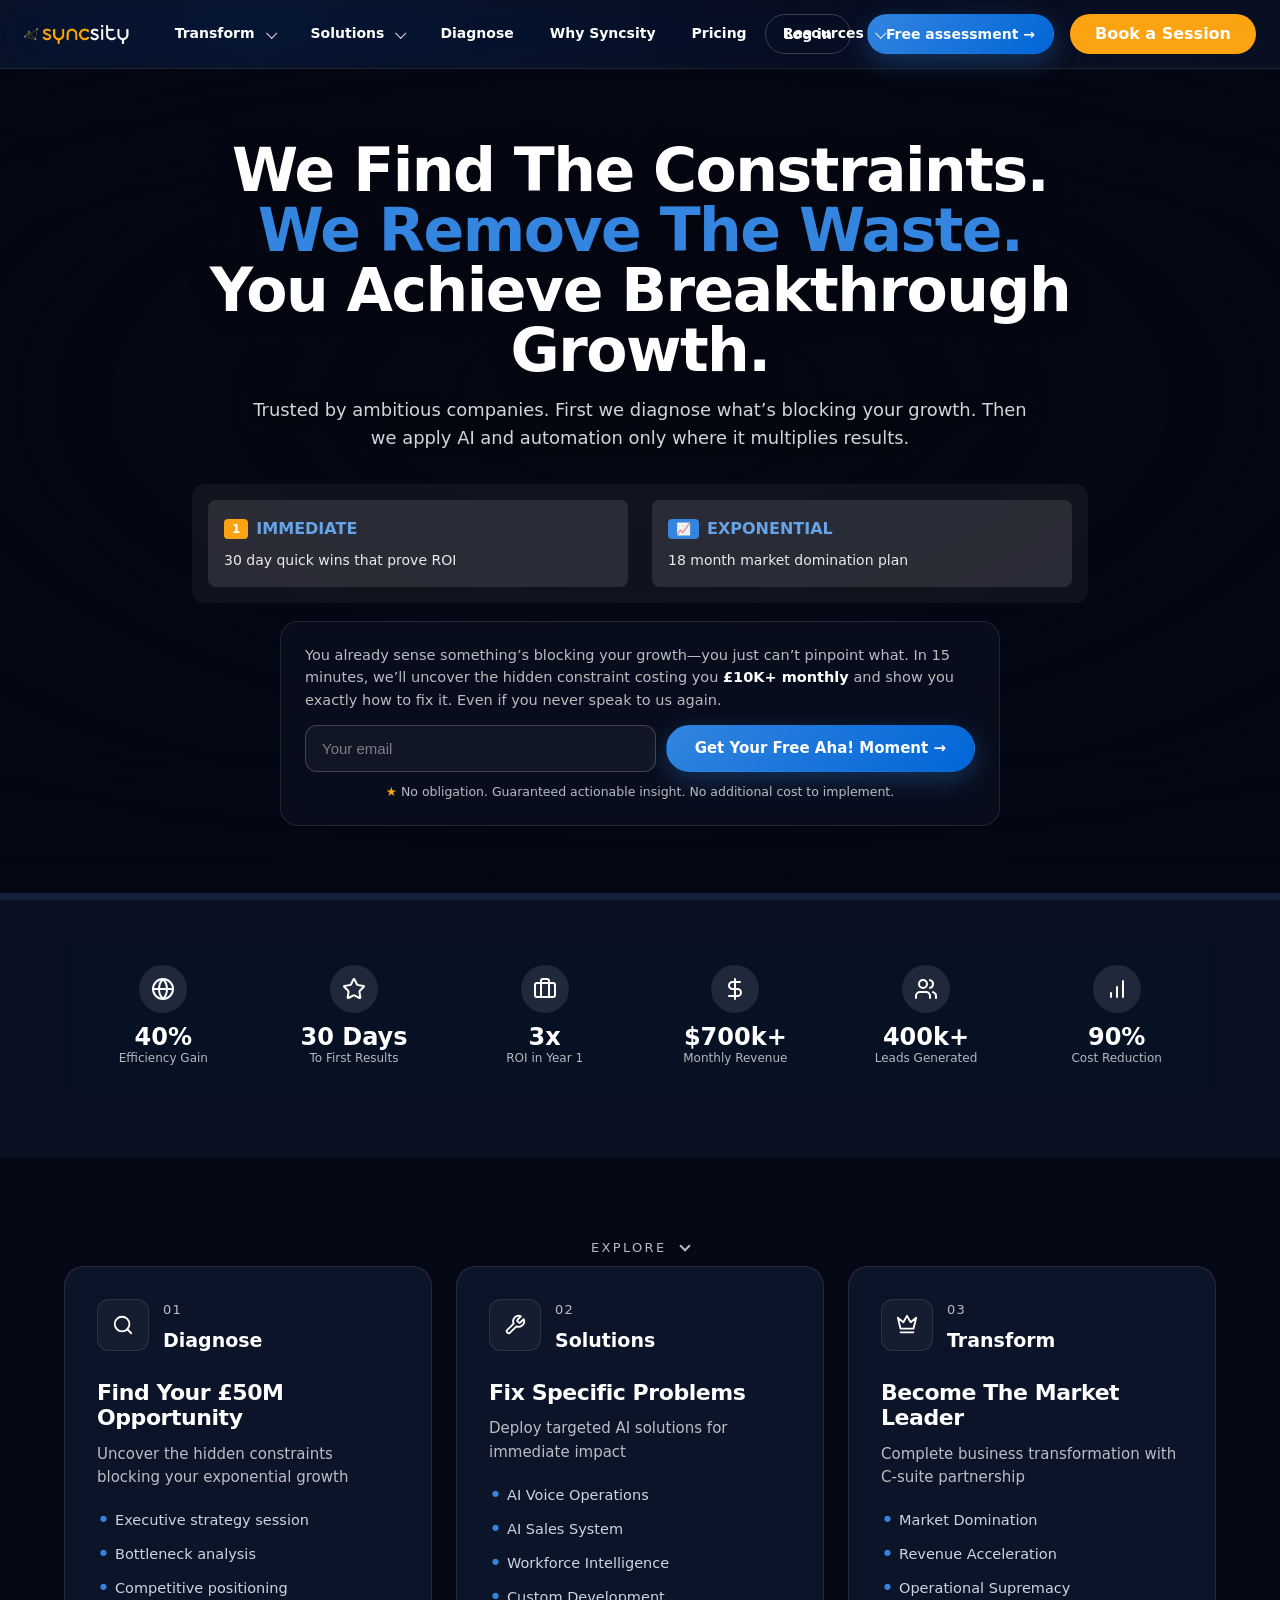
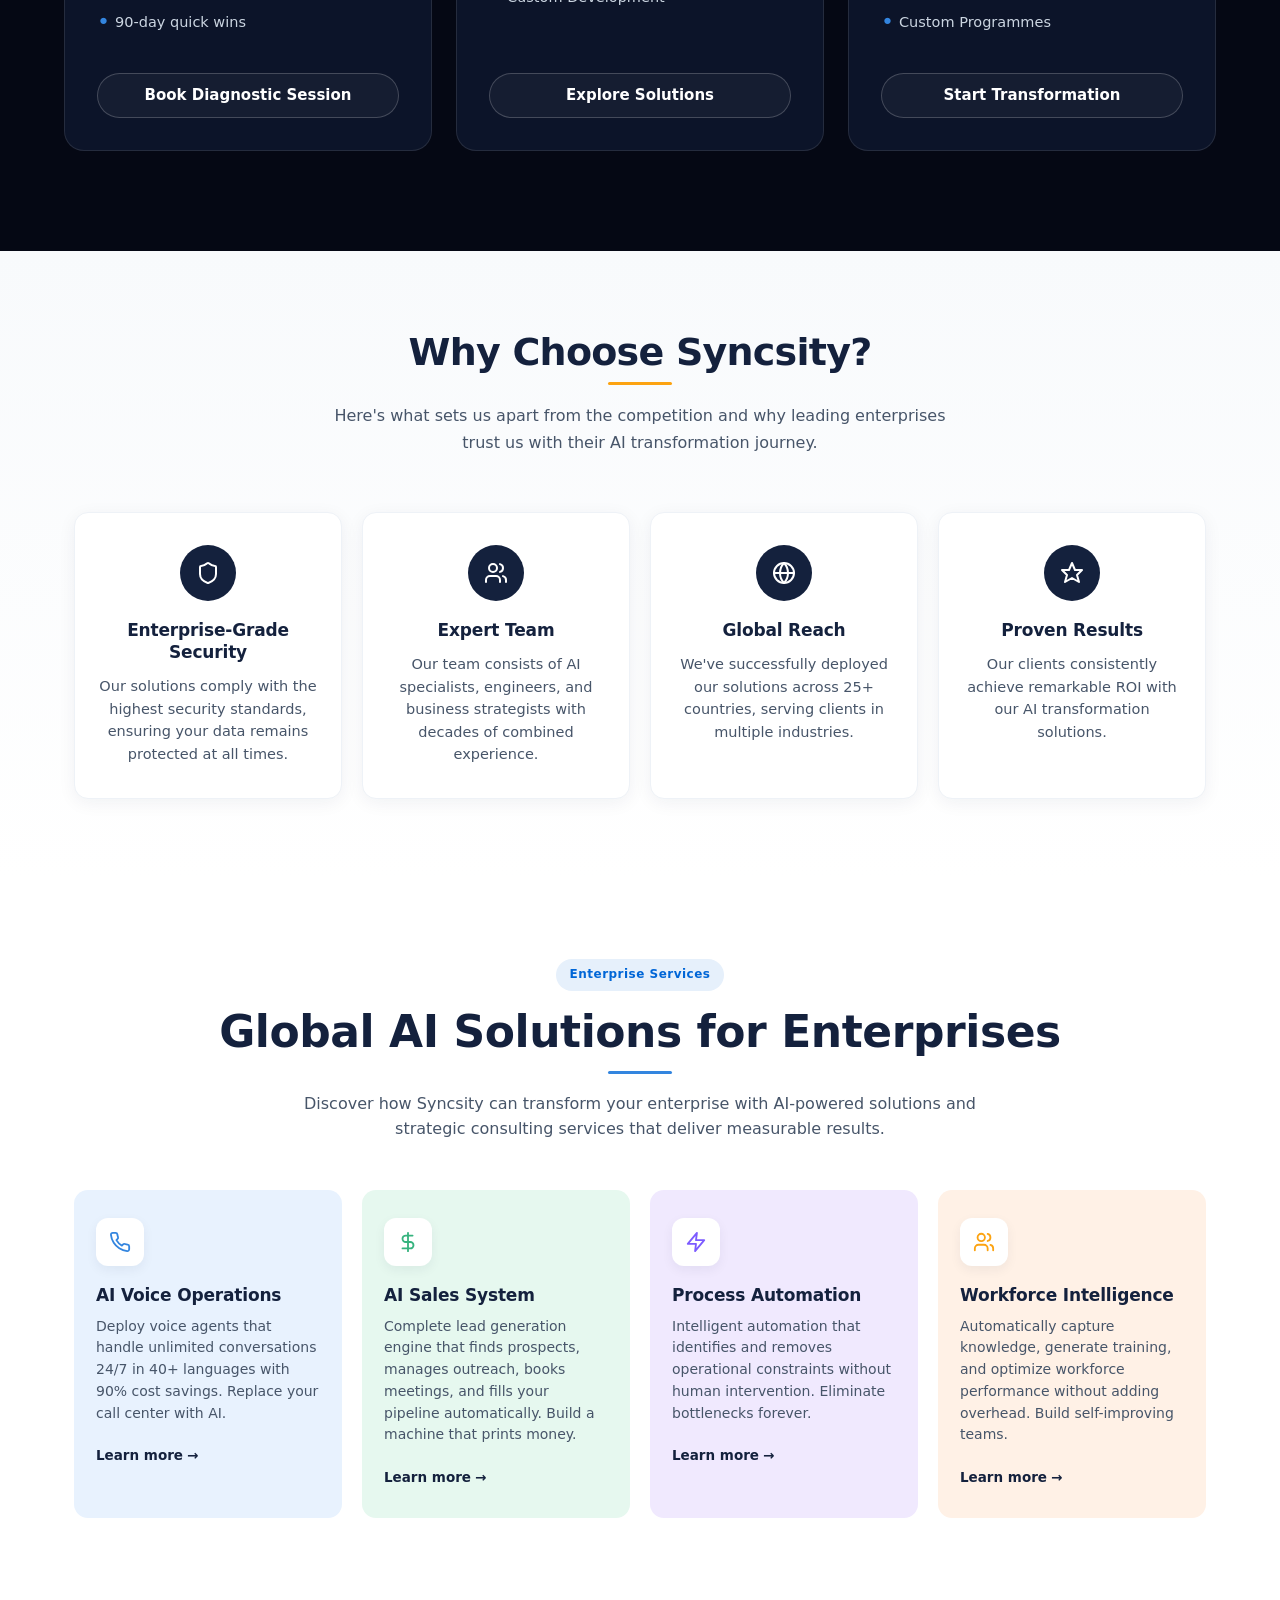
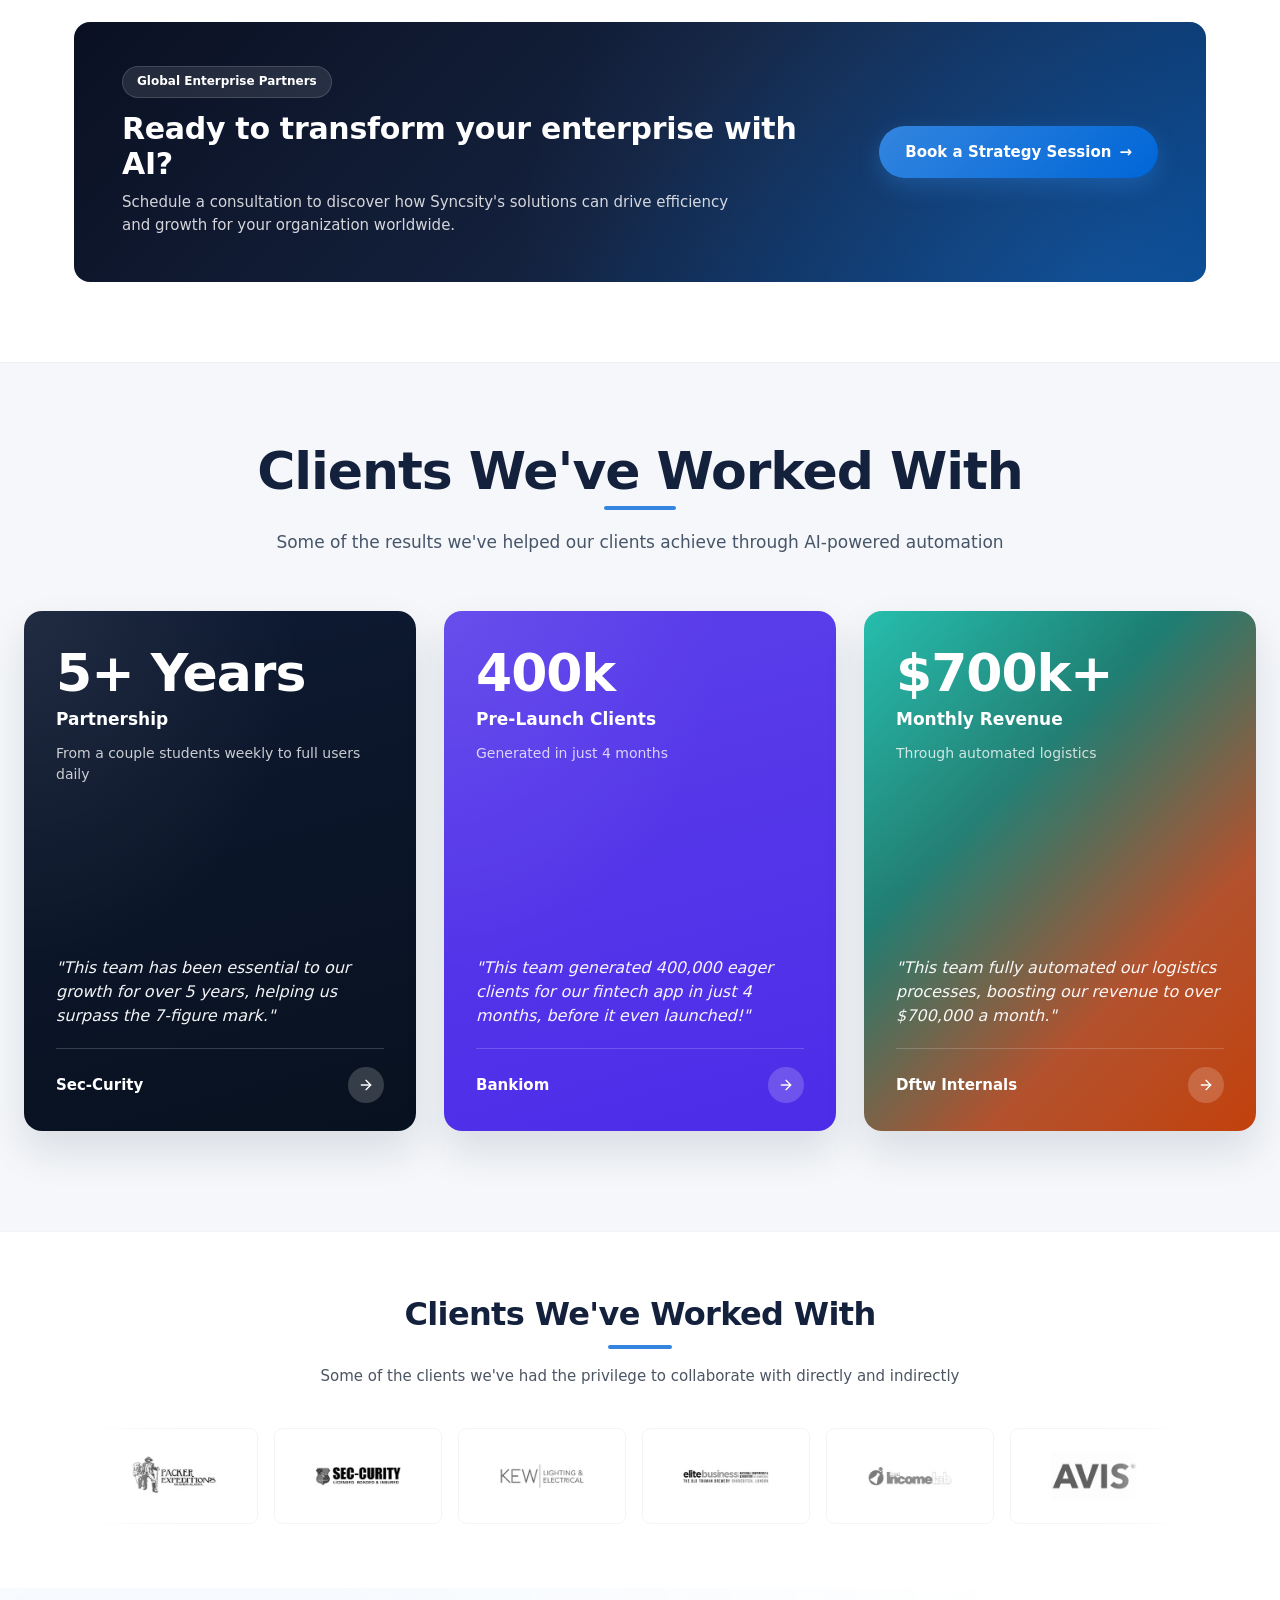
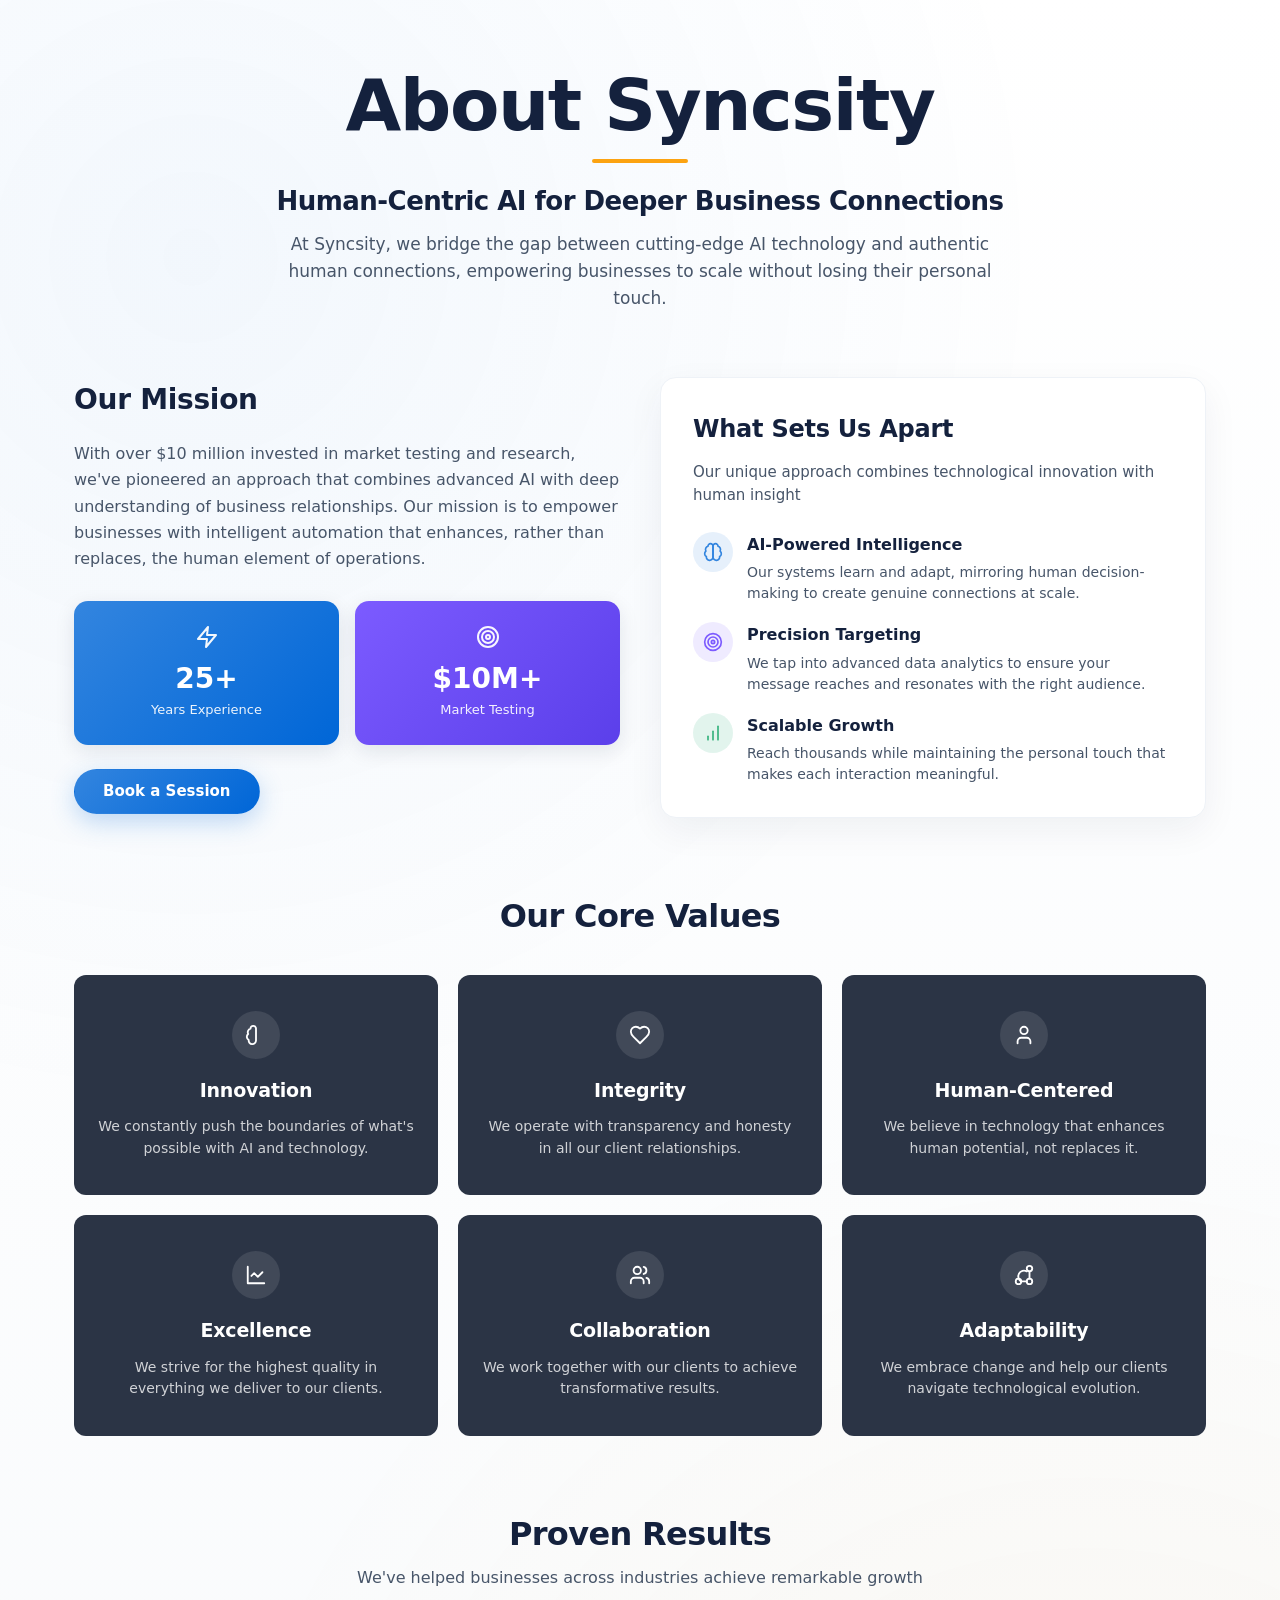
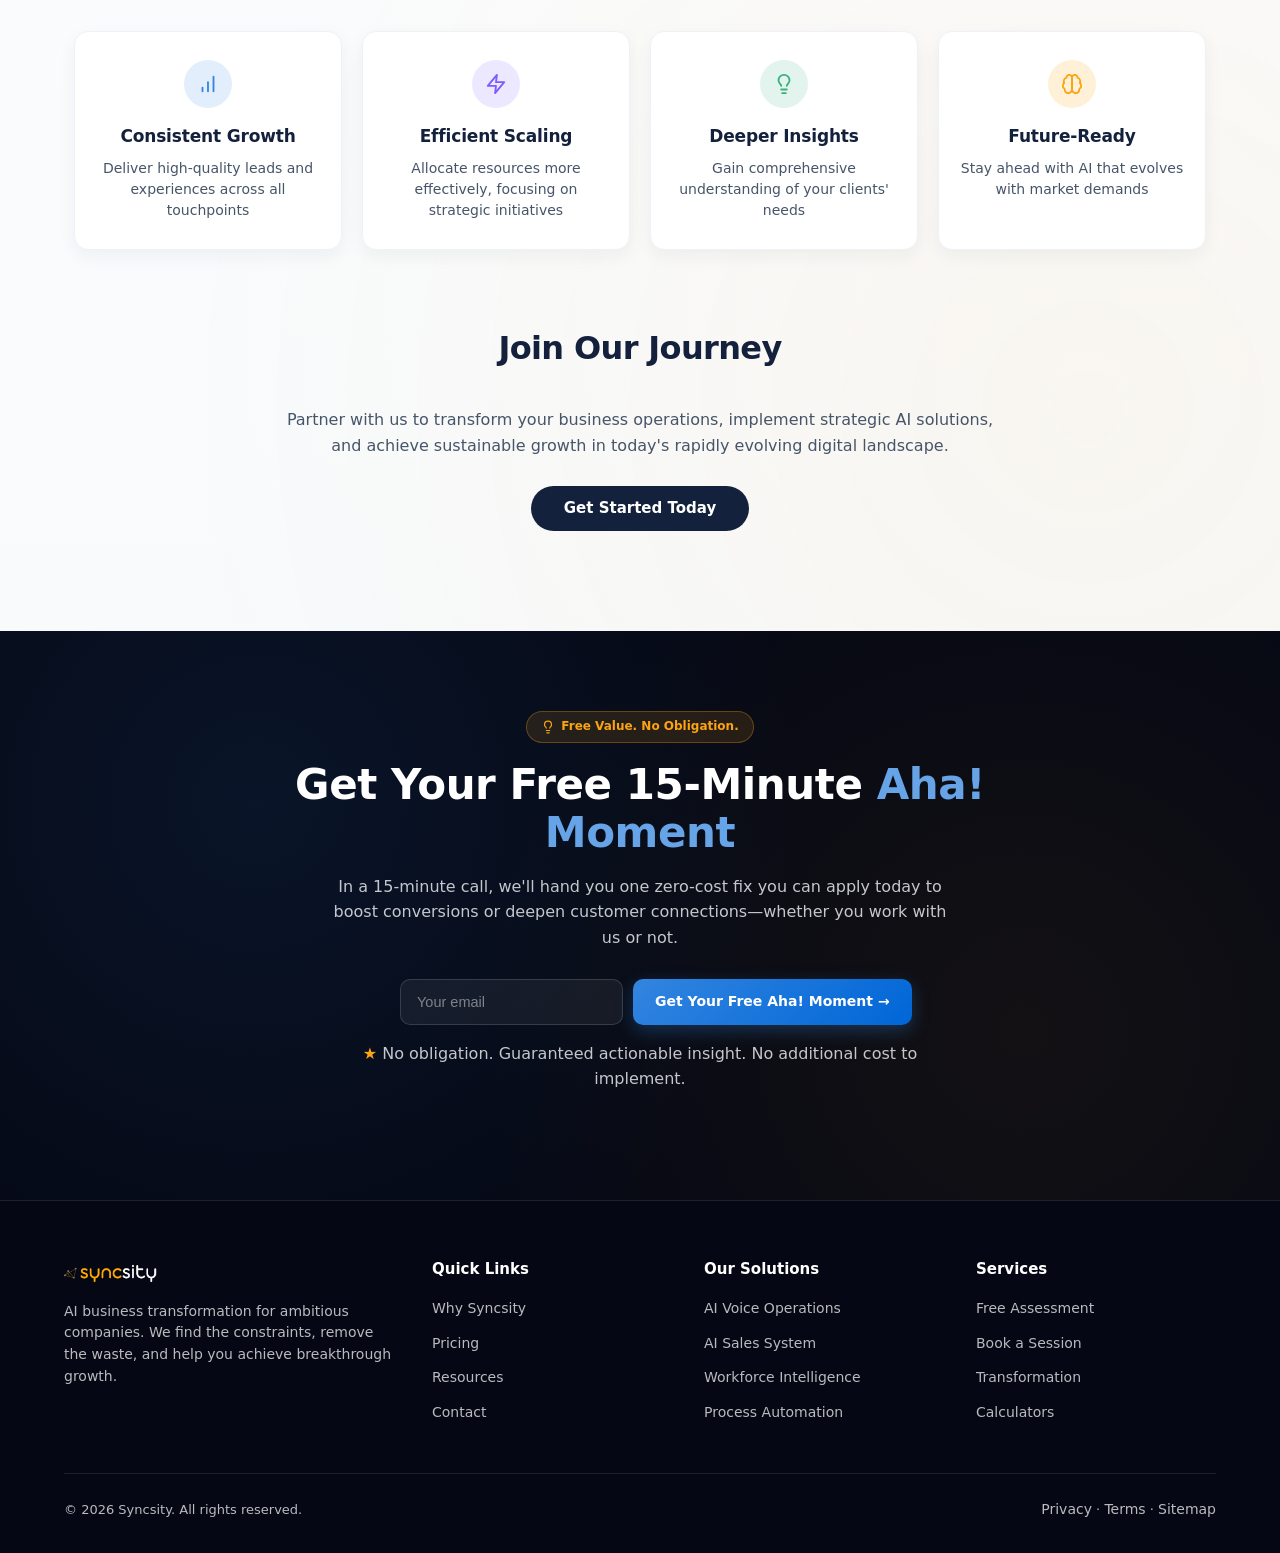
==== commit c0b68adc: "Syncdemo: case-studies match live, nav non-overflow, full mobile pass Three fixes in one commit:  1." ====
--- a/syncdemo/index.html
+++ b/syncdemo/index.html
@@ -21,9 +21,28 @@
 
 <link rel="stylesheet" href="../assets/css/static-page.css" />
 <style>
+/* ── Page-wide overflow guard ─────────────────────────────────────────── */
+html, body { overflow-x: hidden; }
+body { max-width: 100vw; }
+
 /* ── Nav overrides — match live SPA Radix nav exactly ────────────────── */
-.nav { background: rgba(10,16,34,0.65); border-bottom: 1px solid rgba(255,255,255,0.08); }
-.nav__links { gap: 4px; align-items: center; }   /* space-x-1 + vertical centering */
+.nav {
+  position: sticky; top: 0; z-index: 100;
+  background: rgba(10,16,34,0.65);
+  border-bottom: 1px solid rgba(255,255,255,0.08);
+  width: 100%; box-sizing: border-box;
+}
+.nav__inner {
+  max-width: 1280px; width: 100%;
+  margin: 0 auto; padding: 14px 24px;
+  box-sizing: border-box;
+  display: flex; align-items: center; justify-content: space-between;
+  gap: 16px;
+}
+.nav__brand { flex-shrink: 0; min-width: 0; }
+.nav__brand img { height: 32px; width: auto; max-width: 160px; display: block; }
+@media (min-width: 640px) { .nav__brand img { height: 36px; max-width: 200px; } }
+.nav__links { gap: 4px; align-items: center; flex: 0 1 auto; min-width: 0; }   /* space-x-1 + vertical centering */
 
 /* Top-level nav items only (NOT anchors inside the dropdown panels).
    Two cases: direct anchor child of .nav__links, OR direct anchor child
@@ -571,83 +590,90 @@
    CASE STUDIES (3 gradient/image cards)
    ════════════════════════════════════════════════════════════════════ */
 .cases {
-  padding: 80px 0;
-  background: #f8fafc;
+  padding: 80px 0 100px;
+  background: #f5f7fa;
   border-top: 1px solid #eef2f7;
 }
-.cases__container { max-width: 1180px; margin: 0 auto; padding: 0 24px; }
-.cases__head { text-align: center; margin-bottom: 48px; }
+.cases__container { max-width: 1280px; margin: 0 auto; padding: 0 24px; }
+.cases__head { text-align: center; margin-bottom: 56px; }
 .cases__head h2 {
-  font-size: clamp(28px, 3.4vw, 38px); font-weight: 700;
-  color: #14213D; margin: 0 0 12px;
+  font-size: clamp(36px, 4.4vw, 52px); font-weight: 700;
+  color: #14213D; margin: 0 0 4px;
+  letter-spacing: -0.02em; line-height: 1.1;
 }
 .cases__head .accent-bar {
-  width: 64px; height: 3px; background: #3385DF;
-  margin: 0 auto 18px; border-radius: 2px;
+  width: 72px; height: 4px; background: #3385DF;
+  margin: 6px auto 20px; border-radius: 2px;
 }
 .cases__head p {
-  color: #475569; font-size: 15px; max-width: 640px; margin: 0 auto;
+  color: #475569; font-size: 17px; max-width: 760px; margin: 0 auto;
+  line-height: 1.5;
 }
 .cases__grid {
-  display: grid; grid-template-columns: repeat(3, 1fr); gap: 24px;
-}
-@media (max-width: 980px) { .cases__grid { grid-template-columns: 1fr; max-width: 480px; margin: 0 auto; } }
+  display: grid; grid-template-columns: repeat(3, 1fr); gap: 28px;
+}
+@media (max-width: 980px) { .cases__grid { grid-template-columns: 1fr; max-width: 520px; margin: 0 auto; } }
+
+/* Case card — clean solid gradients, no dark overlay killing the colors */
 .case-card {
-  border-radius: 16px; overflow: hidden; color: #fff;
-  position: relative; min-height: 380px;
-  display: flex; flex-direction: column; justify-content: space-between;
-  padding: 24px;
-  box-shadow: 0 12px 28px rgba(20,33,61,0.10);
-  transition: transform 220ms ease, box-shadow 220ms ease;
-}
-.case-card:hover { transform: translateY(-4px); box-shadow: 0 24px 56px rgba(20,33,61,0.18); }
+  border-radius: 18px; overflow: hidden; color: #fff;
+  position: relative; min-height: 520px;
+  display: flex; flex-direction: column;
+  padding: 36px 32px 28px;
+  box-shadow: 0 20px 40px rgba(20,33,61,0.12);
+  transition: transform 240ms ease, box-shadow 240ms ease;
+}
+.case-card:hover { transform: translateY(-6px); box-shadow: 0 32px 60px rgba(20,33,61,0.20); }
+/* Subtle texture/highlight on top so the cards don't read flat */
+.case-card::before {
+  content: ''; position: absolute; inset: 0; pointer-events: none;
+  background: radial-gradient(ellipse at 0% 0%, rgba(255,255,255,0.08) 0%, transparent 50%);
+}
+
 .case-card--blue {
-  background:
-    linear-gradient(180deg, rgba(0,20,43,0.45) 0%, rgba(0,20,43,0.85) 100%),
-    linear-gradient(135deg, #14213D 0%, #003D81 100%);
+  background: linear-gradient(165deg, #0E1A33 0%, #08111F 100%);
 }
 .case-card--purple {
-  background:
-    linear-gradient(180deg, rgba(91,63,234,0.30) 0%, rgba(40,15,150,0.85) 100%),
-    linear-gradient(135deg, #5b3fea 0%, #7c5bff 100%);
+  background: linear-gradient(165deg, #5b3fea 0%, #4d2ce8 100%);
 }
 .case-card--teal {
-  background:
-    linear-gradient(180deg, rgba(13,148,136,0.30) 0%, rgba(154,52,18,0.85) 100%),
-    linear-gradient(135deg, #14b8a6 0%, #c2410c 100%);
-}
-.case-card__top { flex: 0 0 auto; }
+  background: linear-gradient(135deg, #14b8a6 0%, #1f7d72 35%, #b3522e 70%, #c2410c 100%);
+}
+
+.case-card > * { position: relative; z-index: 1; }
+
+.case-card__top { flex: 0 0 auto; margin-bottom: auto; }
 .case-card__metric {
-  font-size: 36px; font-weight: 700; color: #fff;
-  line-height: 1; margin: 0 0 4px;
-  text-shadow: 0 2px 8px rgba(0,0,0,0.30);
+  font-size: 52px; font-weight: 700; color: #fff;
+  line-height: 1; margin: 0 0 6px;
+  letter-spacing: -0.02em;
 }
 .case-card__label {
-  font-size: 14px; font-weight: 600; color: rgba(255,255,255,0.95);
-  margin: 0 0 8px; text-shadow: 0 1px 4px rgba(0,0,0,0.30);
+  font-size: 17px; font-weight: 600; color: #fff;
+  margin: 0 0 10px;
 }
 .case-card__small {
-  font-size: 12.5px; color: rgba(255,255,255,0.78);
-  margin: 0;
-}
+  font-size: 14px; color: rgba(255,255,255,0.78);
+  margin: 0; line-height: 1.45;
+}
+
 .case-card__quote {
-  font-size: 14.5px; line-height: 1.5; color: rgba(255,255,255,0.95);
-  margin: 0 0 16px; font-style: italic;
-  text-shadow: 0 1px 4px rgba(0,0,0,0.30);
+  font-size: 16px; line-height: 1.5; color: rgba(255,255,255,0.95);
+  margin: 24px 0 20px; font-style: italic; font-weight: 500;
 }
 .case-card__bottom {
   display: flex; align-items: center; justify-content: space-between;
-  padding-top: 14px; border-top: 1px solid rgba(255,255,255,0.18);
-}
-.case-card__brand { font-weight: 600; font-size: 14px; }
+  padding-top: 18px; border-top: 1px solid rgba(255,255,255,0.18);
+}
+.case-card__brand { font-weight: 600; font-size: 15px; color: #fff; }
 .case-card__arrow {
-  width: 28px; height: 28px; border-radius: 50%;
+  width: 36px; height: 36px; border-radius: 50%;
   background: rgba(255,255,255,0.18);
   display: inline-flex; align-items: center; justify-content: center;
   transition: transform 200ms ease, background 200ms ease;
 }
-.case-card:hover .case-card__arrow { transform: translateX(3px); background: rgba(255,255,255,0.30); }
-.case-card__arrow svg { width: 14px; height: 14px; color: #fff; }
+.case-card:hover .case-card__arrow { transform: translateX(3px); background: rgba(255,255,255,0.32); }
+.case-card__arrow svg { width: 16px; height: 16px; color: #fff; }
 
 /* ════════════════════════════════════════════════════════════════════
    FINAL AHA CTA (dark, Get Your Free 15-Minute Aha! Moment)
@@ -716,6 +742,128 @@
 }
 .why, .solutions-section, .transform-cta, .cases, .aha-final {
   animation: sectionFadeIn 0.6s ease-out both;
+}
+
+/* ════════════════════════════════════════════════════════════════════
+   MOBILE RESPONSIVE PASS — comprehensive
+   ════════════════════════════════════════════════════════════════════ */
+
+/* Tablet & below (≤980px) ─────────────────────────────────────────── */
+@media (max-width: 980px) {
+  .container { padding: 0 20px; }
+  .hero-home { padding: 32px 0 28px; min-height: auto; }
+  .outcome-row { margin: 24px auto 14px; }
+  .stats-strip { padding: 32px 0 48px; }
+  .pillars { padding: 56px 0 72px; }
+  .why, .solutions-section, .cases, .about, .aha-final { padding: 56px 0; }
+  .transform-cta { padding: 16px 0 56px; }
+  .transform-cta__inner { padding: 32px 28px; }
+}
+
+/* Phones (≤640px) ─────────────────────────────────────────────────── */
+@media (max-width: 640px) {
+  .container, .nav__inner,
+  .why__container, .solutions-section__container,
+  .transform-cta__container, .cases__container,
+  .about__container, .aha-final__container,
+  .pillars__inner, .stats-strip__inner,
+  .clients__head, .footer-home__inner { padding-left: 16px; padding-right: 16px; }
+
+  /* Nav */
+  .nav__inner { padding: 12px 16px; gap: 8px; }
+  .nav__brand img { height: 28px; }
+  .nav__cta { gap: 8px; }
+  .nav__cta .btn--primary {
+    height: 36px; padding: 0 14px; font-size: 13px;
+  }
+
+  /* Hero */
+  .hero-home { padding: 28px 0 24px; }
+  .hero-home__title { letter-spacing: -0.02em; }
+  .hero-home__lede { font-size: 14px; line-height: 1.5; margin-bottom: 18px; }
+  .outcome-row { padding: 12px; margin: 18px auto 14px; }
+  .outcome-grid { gap: 12px; }
+  .outcome { padding: 12px; }
+  .outcome__title { font-size: 15px; }
+  .outcome__copy { font-size: 13px; }
+  .aha-card { padding: 18px 16px; }
+  .aha-card__copy { font-size: 13.5px; }
+
+  /* Stats */
+  .stats-strip__inner { padding: 18px 14px; }
+  .stat__icon { padding: 10px; margin-bottom: 8px; }
+  .stat__icon svg { width: 20px; height: 20px; }
+  .stat__value { font-size: 18px; }
+  .stat__label { font-size: 11.5px; }
+
+  /* Pillars */
+  .pillar { padding: 24px 22px; }
+  .pillar__title { font-size: 19px; }
+  .pillar__desc { font-size: 14px; }
+
+  /* Why-choose / Enterprise */
+  .why__head h2, .cases__head h2 { font-size: 28px !important; }
+  .solutions-section__head h2 { font-size: 26px; }
+  .why__head p, .solutions-section__head p, .cases__head p { font-size: 14.5px; }
+  .why-card, .sol-card { padding: 22px 18px; }
+
+  /* Transform CTA banner */
+  .transform-cta__inner { padding: 28px 22px; gap: 20px; }
+  .transform-cta h2 { font-size: 22px; line-height: 1.25; }
+  .transform-cta p { font-size: 14px; }
+  .transform-cta__btn { width: 100%; justify-content: center; }
+
+  /* Cases */
+  .cases__grid { gap: 18px; }
+  .case-card { min-height: 440px; padding: 28px 24px 22px; }
+  .case-card__metric { font-size: 42px; }
+  .case-card__quote { font-size: 14.5px; }
+
+  /* About */
+  .about__hero h1 { font-size: 36px; }
+  .about__hero h2 { font-size: 18px; }
+  .about__hero p { font-size: 15px; }
+  .mission__title { font-size: 22px; }
+  .mission__body { font-size: 14.5px; }
+  .mission__stat { padding: 18px; }
+  .mission__stat-value { font-size: 22px; }
+  .mission__stat-label { font-size: 12px; }
+  .sets-apart { padding: 24px; }
+  .sets-apart__title { font-size: 20px; }
+  .about-h2 { font-size: 26px !important; }
+  .value-card { padding: 28px 20px; }
+  .result-card { padding: 22px 18px; }
+
+  /* Final Aha */
+  .aha-final h2 { font-size: 26px; }
+  .aha-final p { font-size: 14.5px; }
+  .aha-final__form input[type="email"] { font-size: 14px; padding: 12px 14px; }
+  .aha-final__form button { padding: 12px 20px; height: auto; }
+
+  /* Footer */
+  .footer-home { padding: 40px 0 24px; }
+  .footer-home__cols { grid-template-columns: 1fr 1fr; gap: 24px; }
+}
+
+/* Very small phones (≤380px) — last-mile prevent text overflow ───── */
+@media (max-width: 380px) {
+  .nav__cta .btn--primary { display: none; }
+  .nav__brand img { height: 26px; }
+  .hero-home__title { font-size: 30px; }
+  .case-card__metric { font-size: 36px; }
+  .footer-home__cols { grid-template-columns: 1fr; }
+  .stats-grid { grid-template-columns: 1fr 1fr !important; }
+}
+
+/* Reduce-motion preference — disable section fade-in & marquee */
+@media (prefers-reduced-motion: reduce) {
+  .why, .solutions-section, .transform-cta, .cases, .aha-final,
+  .hero-home__title, .outcome-row { animation: none !important; opacity: 1 !important; transform: none !important; }
+  .clients__track { animation: none !important; }
+  .case-card, .why-card, .sol-card, .value-card, .result-card,
+  .pillar, .nav__menu, .transform-cta__btn, .nav__menu__card {
+    transition: none !important;
+  }
 }
 
 /* ── Page-local: home hero, stats, pillars ──────────────────────────── */
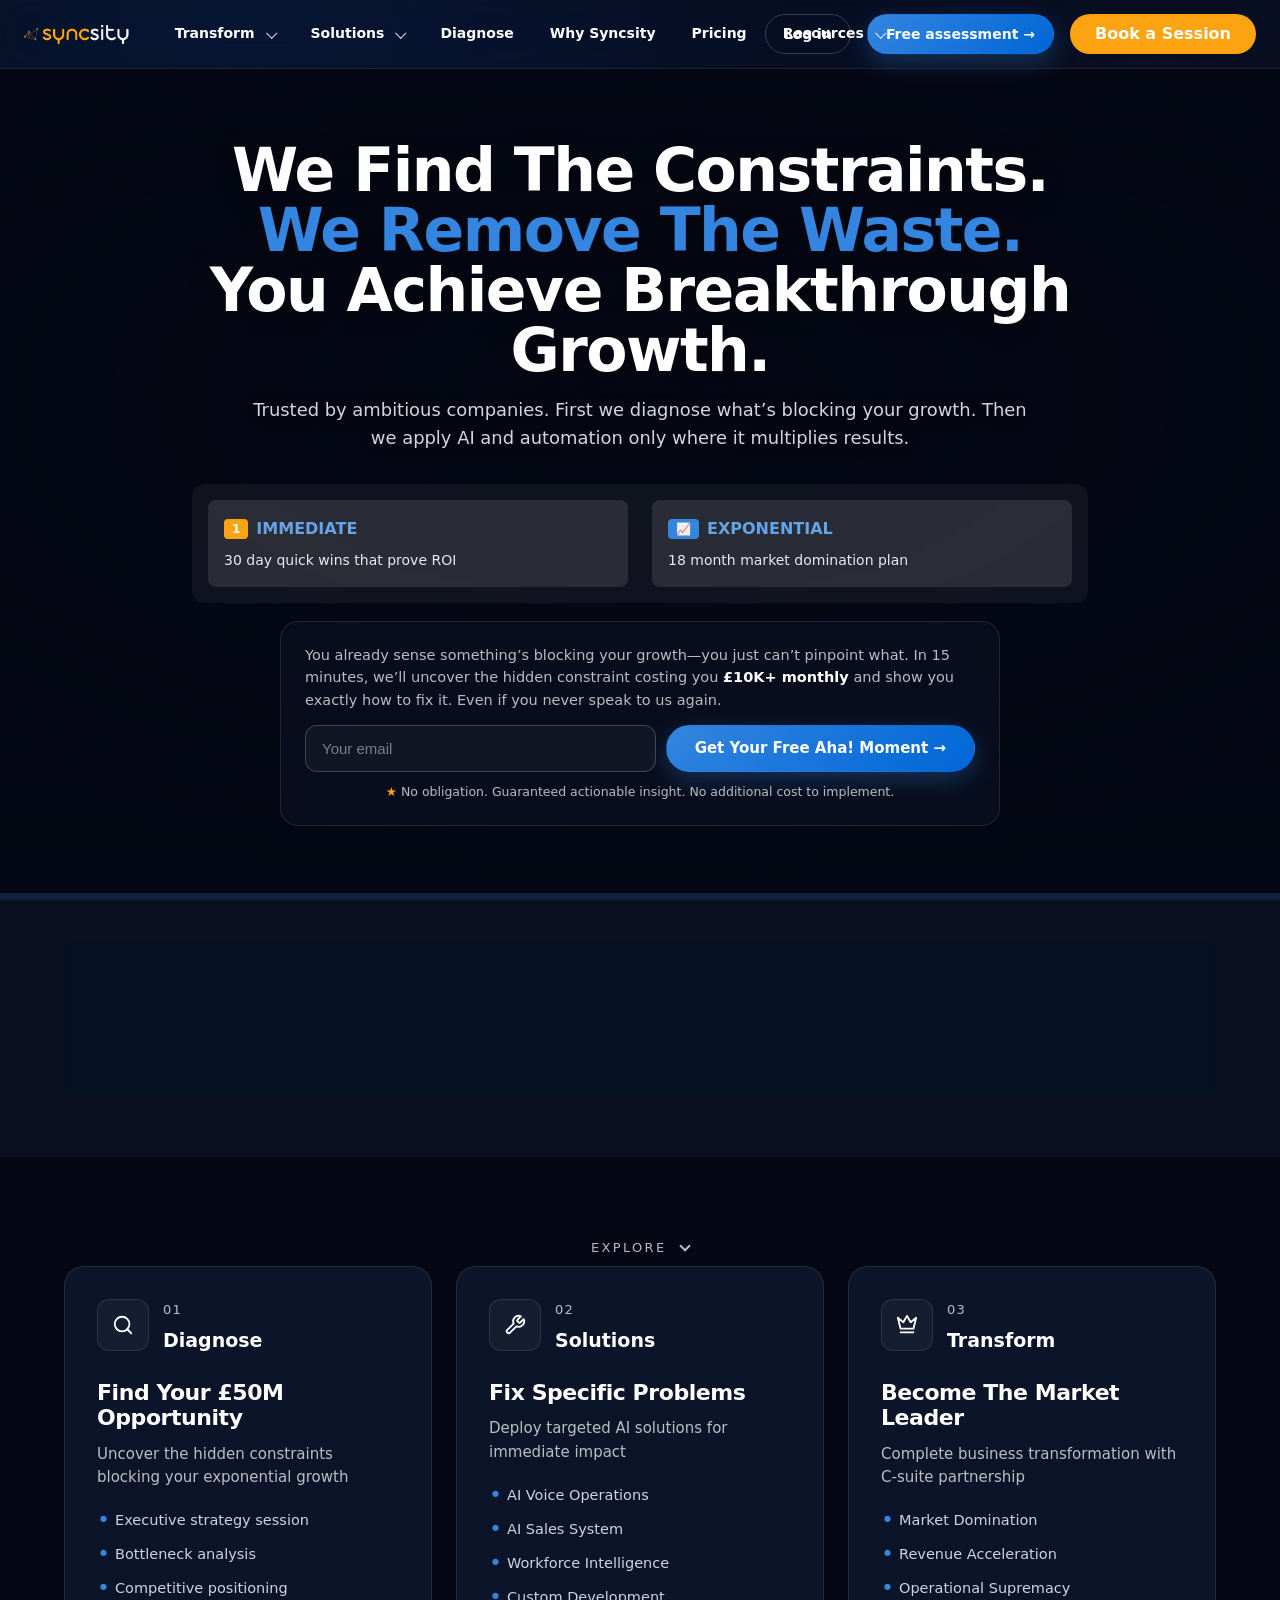
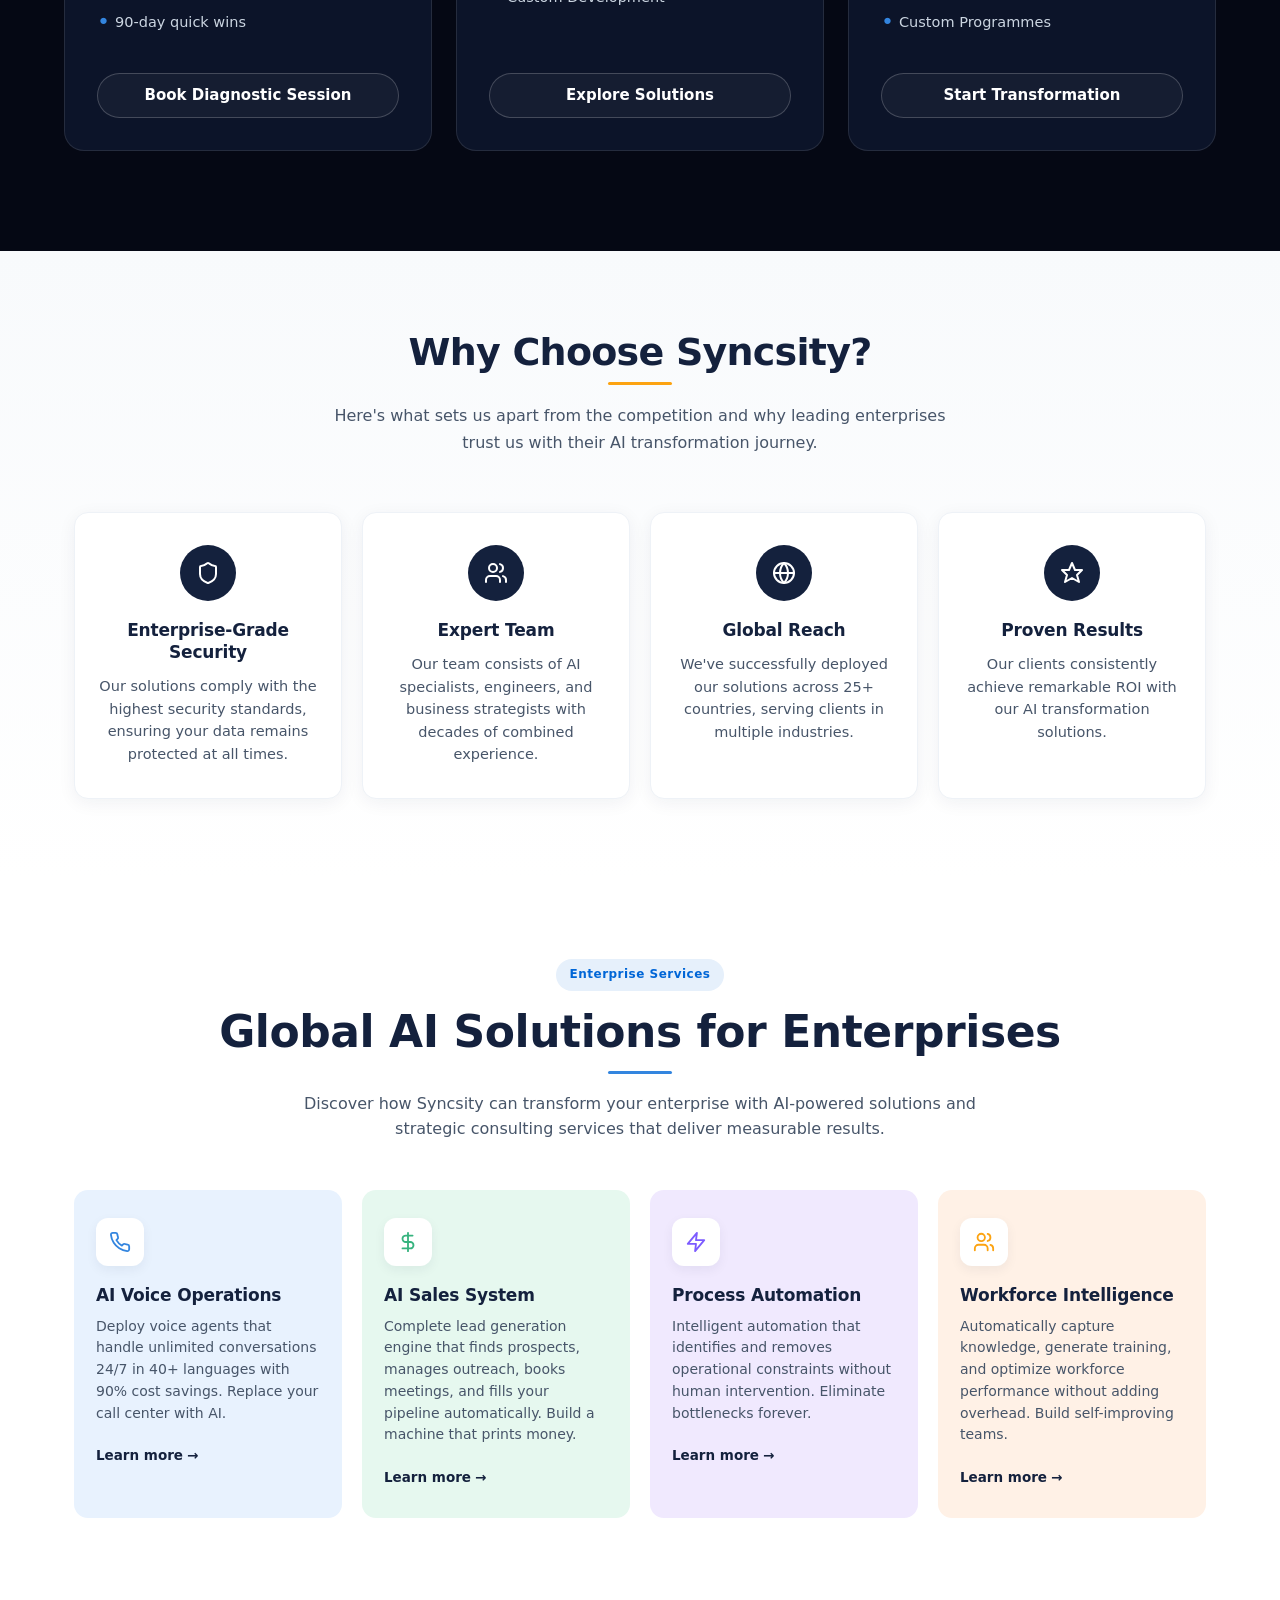
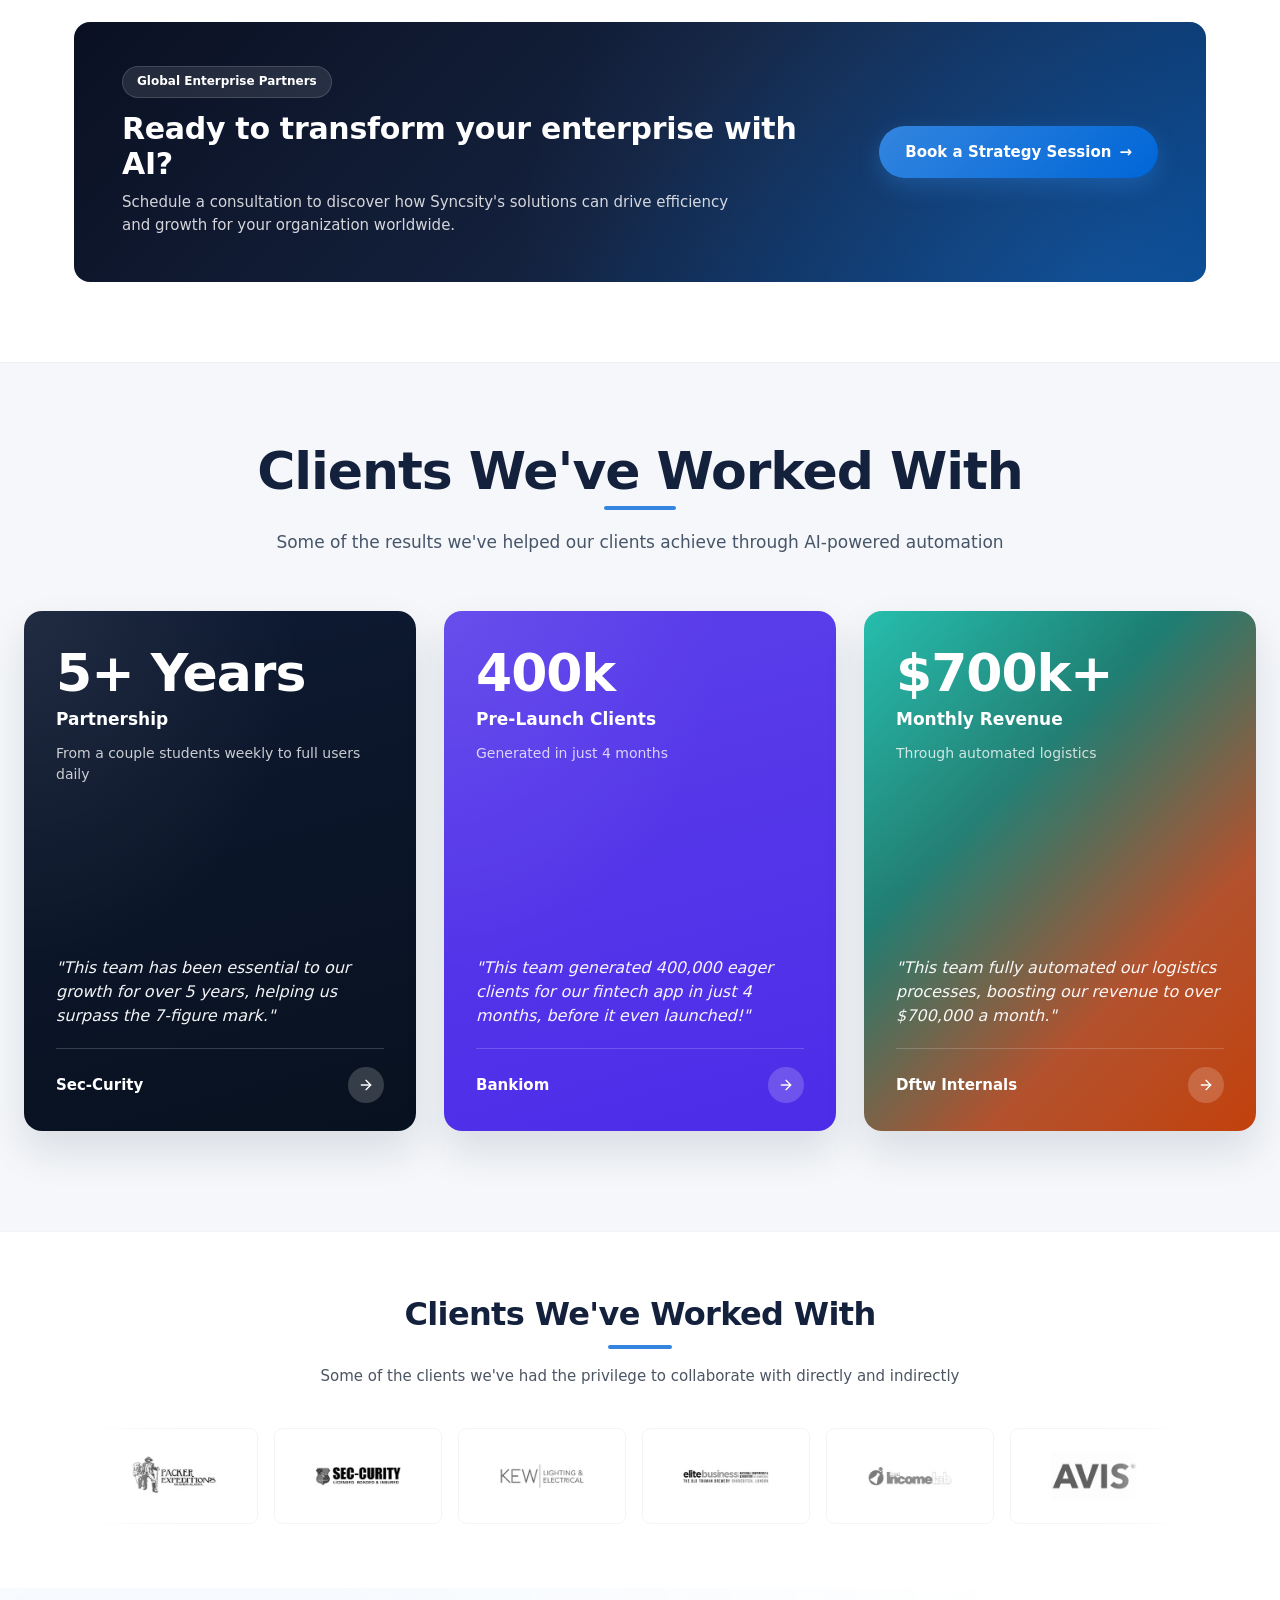
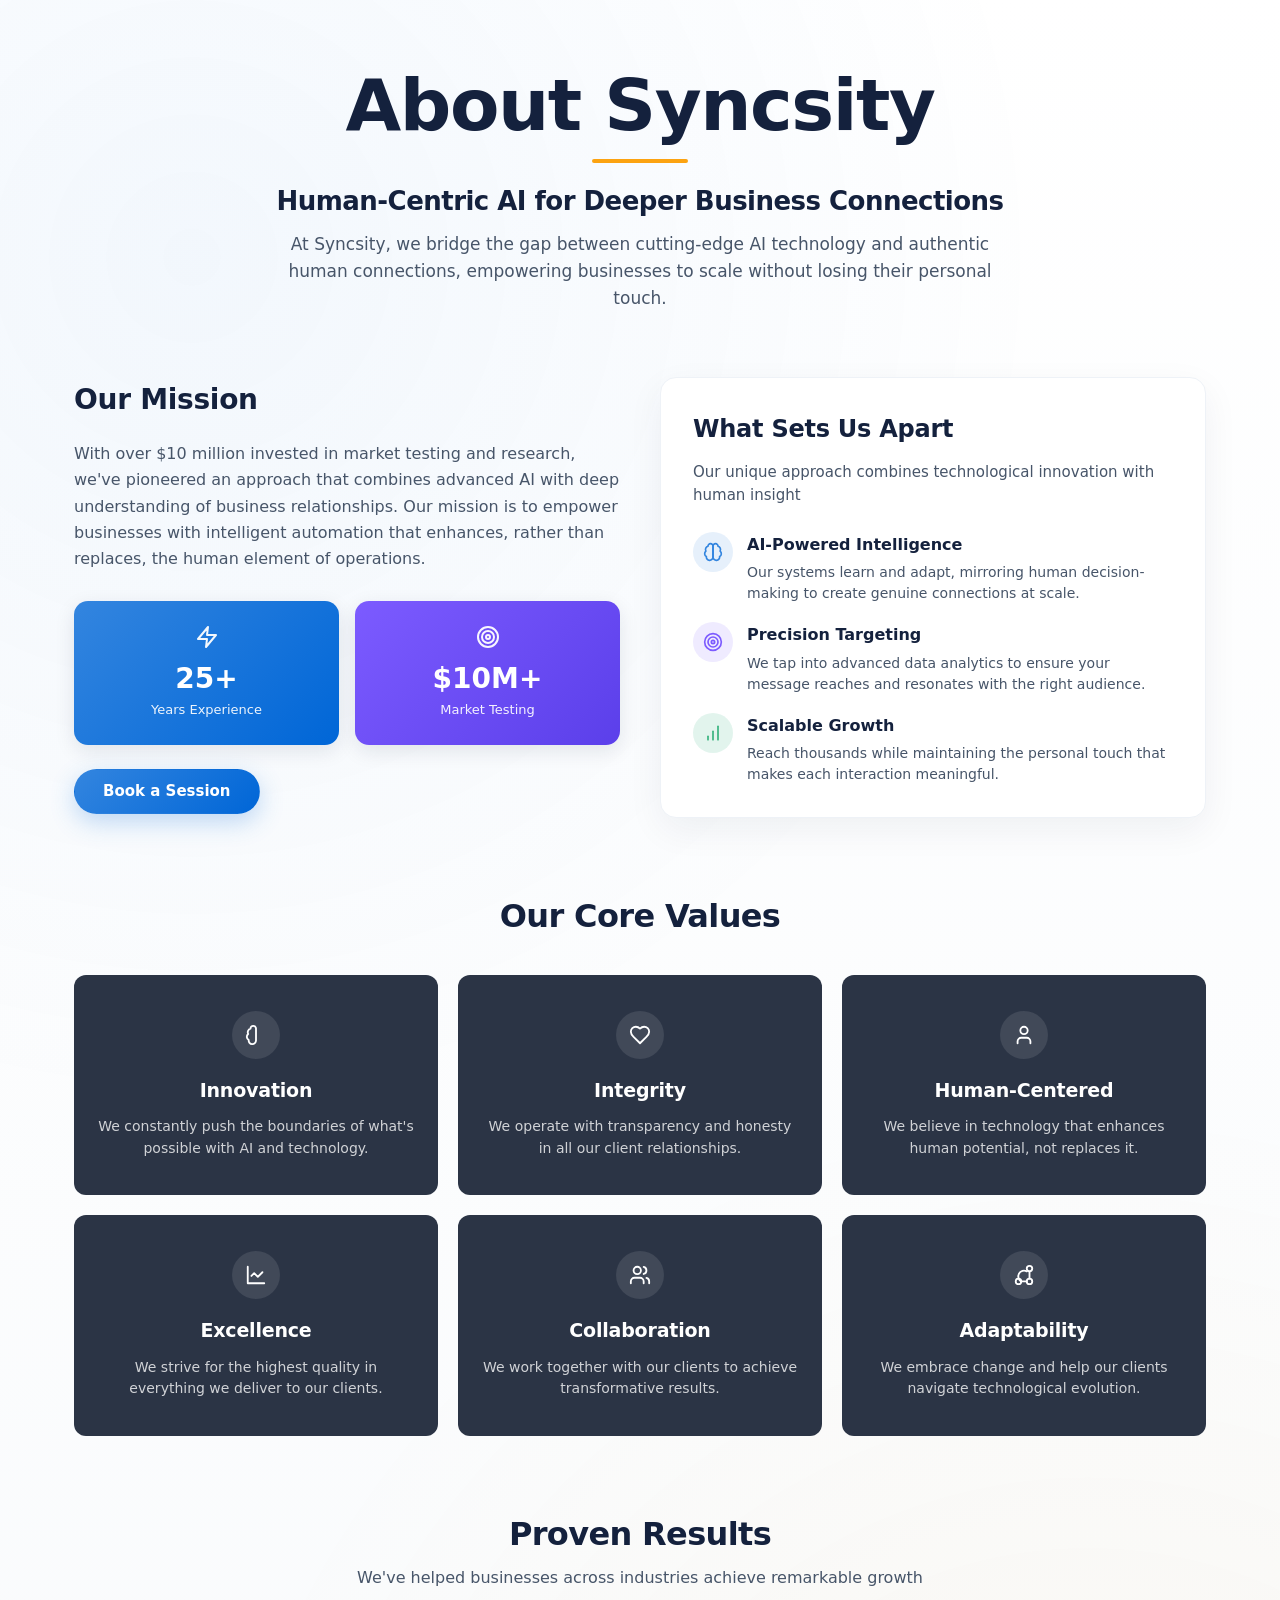
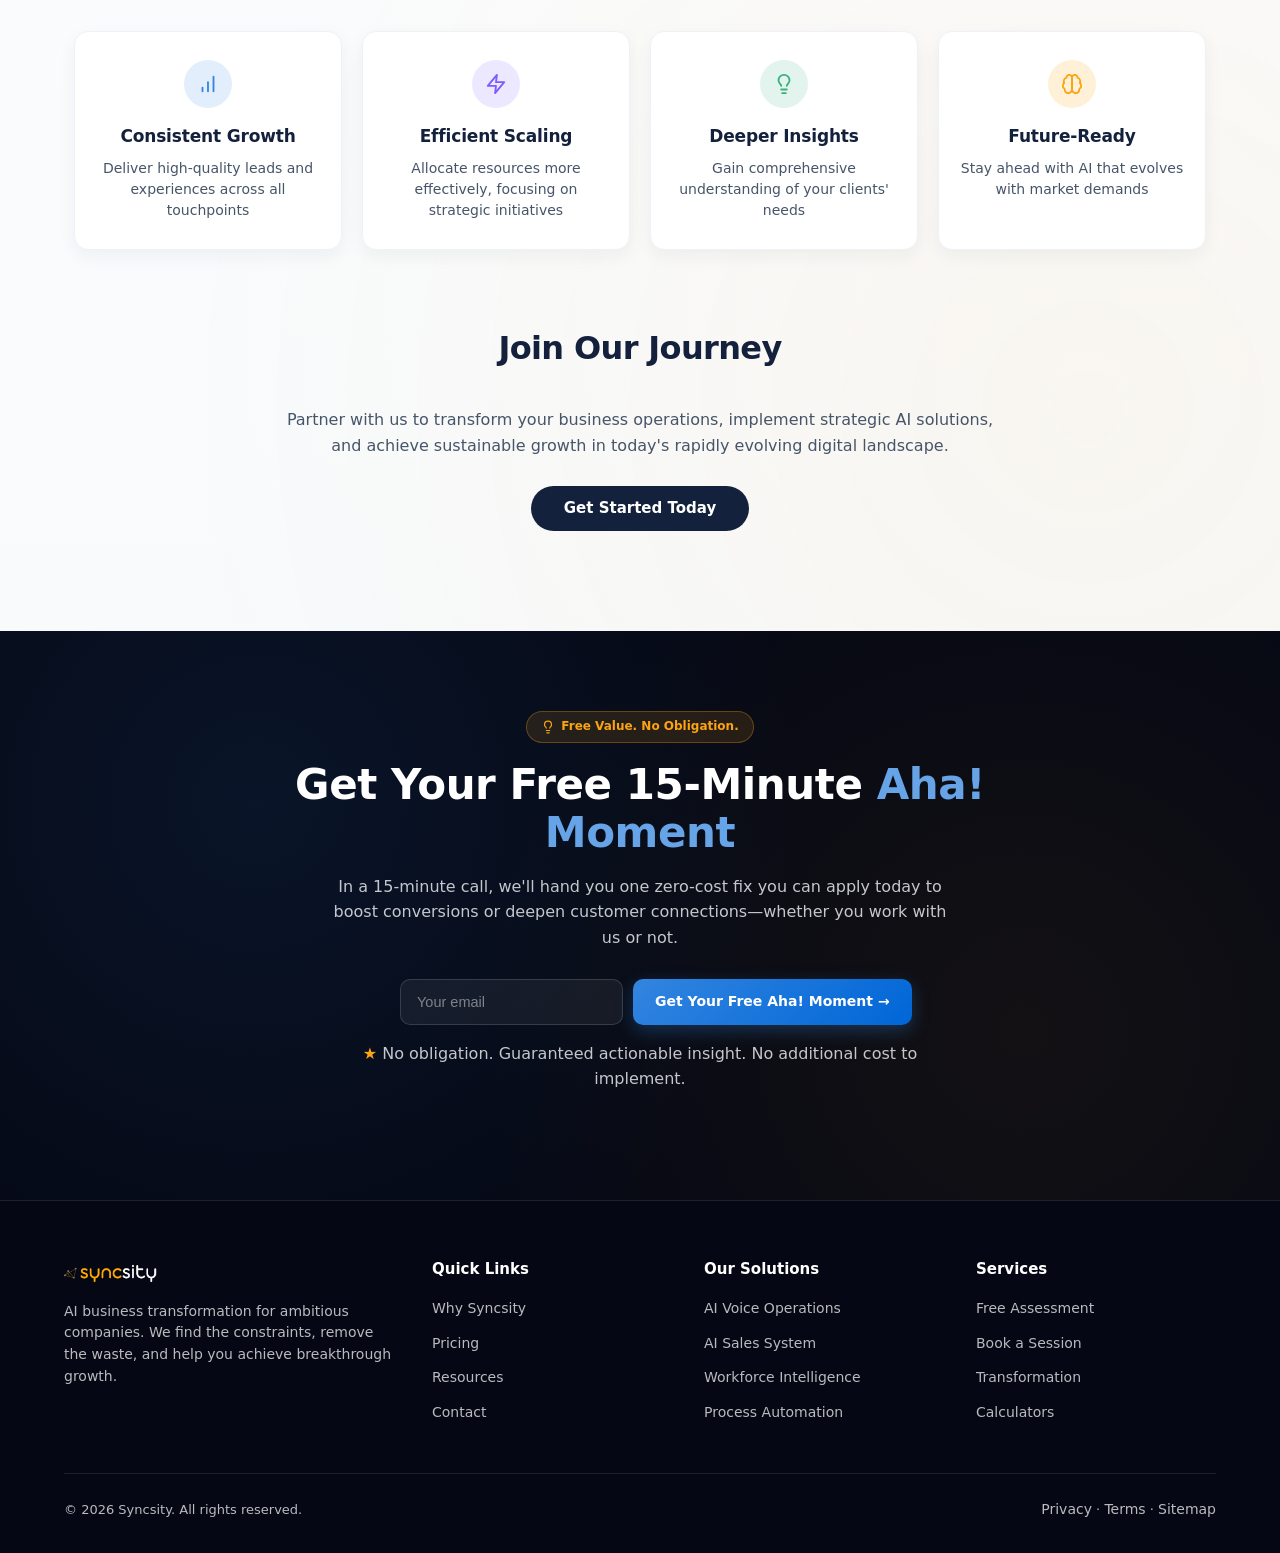
==== commit aa488bc6: "Syncdemo: dropdown positioning per-menu so they never escape viewport Bug: Transform dropdown opened" ====
--- a/syncdemo/index.html
+++ b/syncdemo/index.html
@@ -91,25 +91,46 @@
 .nav__has-menu { position: relative; }
 .nav__menu {
   position: absolute; top: calc(100% + 6px);
-  left: 50%; transform: translateX(-50%) translateY(-6px);
   background: #fff; color: #14213D;
   border-radius: 12px; box-shadow: 0 24px 64px rgba(0,0,0,0.35), 0 4px 12px rgba(0,0,0,0.15);
   opacity: 0; visibility: hidden; pointer-events: none;
+  transform: translateY(-6px);
   transition: opacity 180ms ease, transform 180ms ease, visibility 180ms;
   z-index: 200;
+  /* Hard cap so dropdown never wider than viewport */
+  max-width: calc(100vw - 32px);
 }
 .nav__has-menu:hover .nav__menu,
 .nav__has-menu:focus-within .nav__menu {
   opacity: 1; visibility: visible; pointer-events: auto;
-  transform: translateX(-50%) translateY(0);
+  transform: translateY(0);
 }
 /* Hover-bridge so cursor can travel the gap between button and panel */
 .nav__has-menu::before {
   content: ''; position: absolute; top: 100%; left: 0; right: 0; height: 12px;
 }
-.nav__menu--solutions { width: min(720px, 92vw); padding: 24px; }
-.nav__menu--transform { width: min(1080px, 94vw); padding: 24px; }
-.nav__menu--resources { width: min(720px, 92vw); padding: 24px; }
+
+/* Per-menu anchor + size — each dropdown is positioned so it can't escape viewport.
+   Transform is the leftmost trigger, Resources is rightmost, Solutions is between. */
+.nav__menu--transform {
+  width: min(1080px, calc(100vw - 32px));
+  padding: 24px;
+  left: 0;                        /* anchor to left edge of trigger */
+}
+.nav__menu--solutions {
+  width: min(720px, calc(100vw - 32px));
+  padding: 24px;
+  left: 50%; transform: translateX(-50%) translateY(-6px);
+}
+.nav__has-menu:hover .nav__menu--solutions,
+.nav__has-menu:focus-within .nav__menu--solutions {
+  transform: translateX(-50%) translateY(0);
+}
+.nav__menu--resources {
+  width: min(720px, calc(100vw - 32px));
+  padding: 24px;
+  right: 0; left: auto;          /* anchor to right edge of trigger */
+}
 .nav__menu--resources .nav__menu__grid { grid-template-columns: 1fr 1fr; gap: 16px; }
 
 /* Solutions: 2x2 grid of cards. Transform: 3-col grid of cards. */
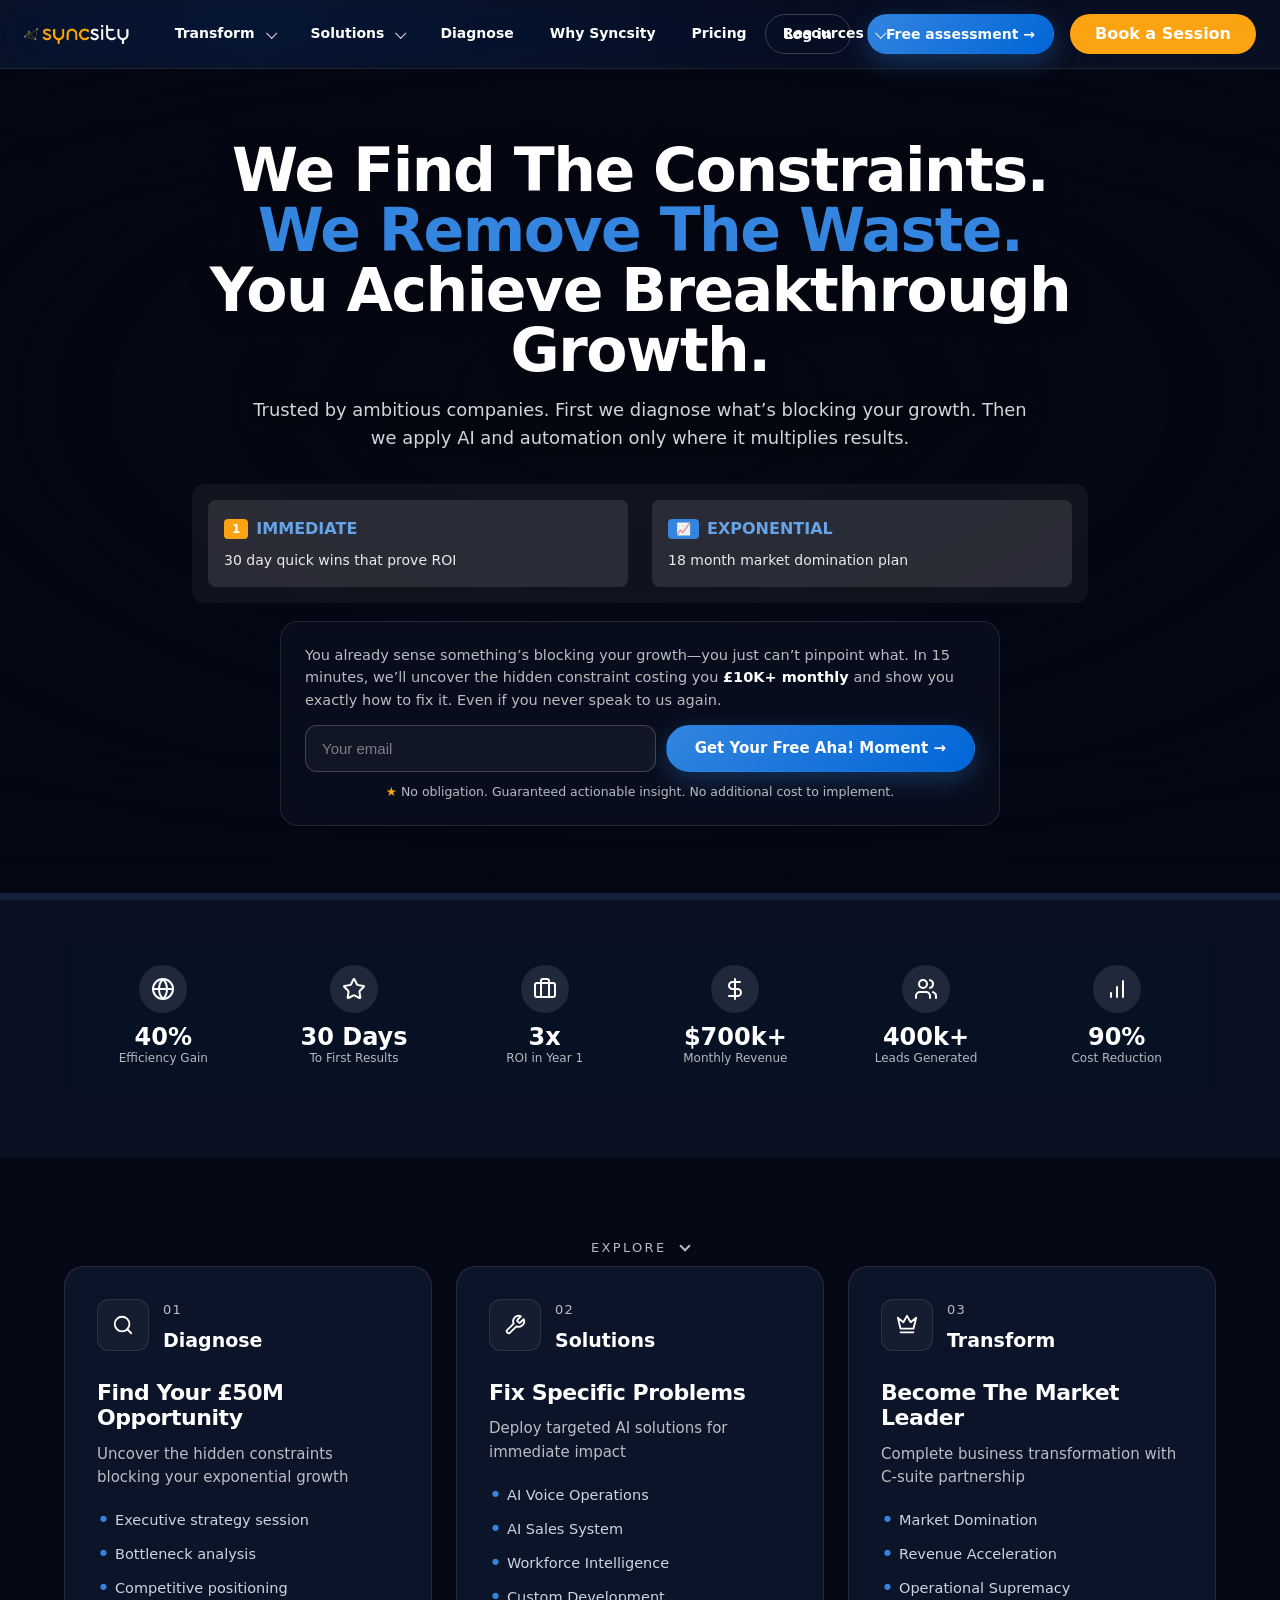
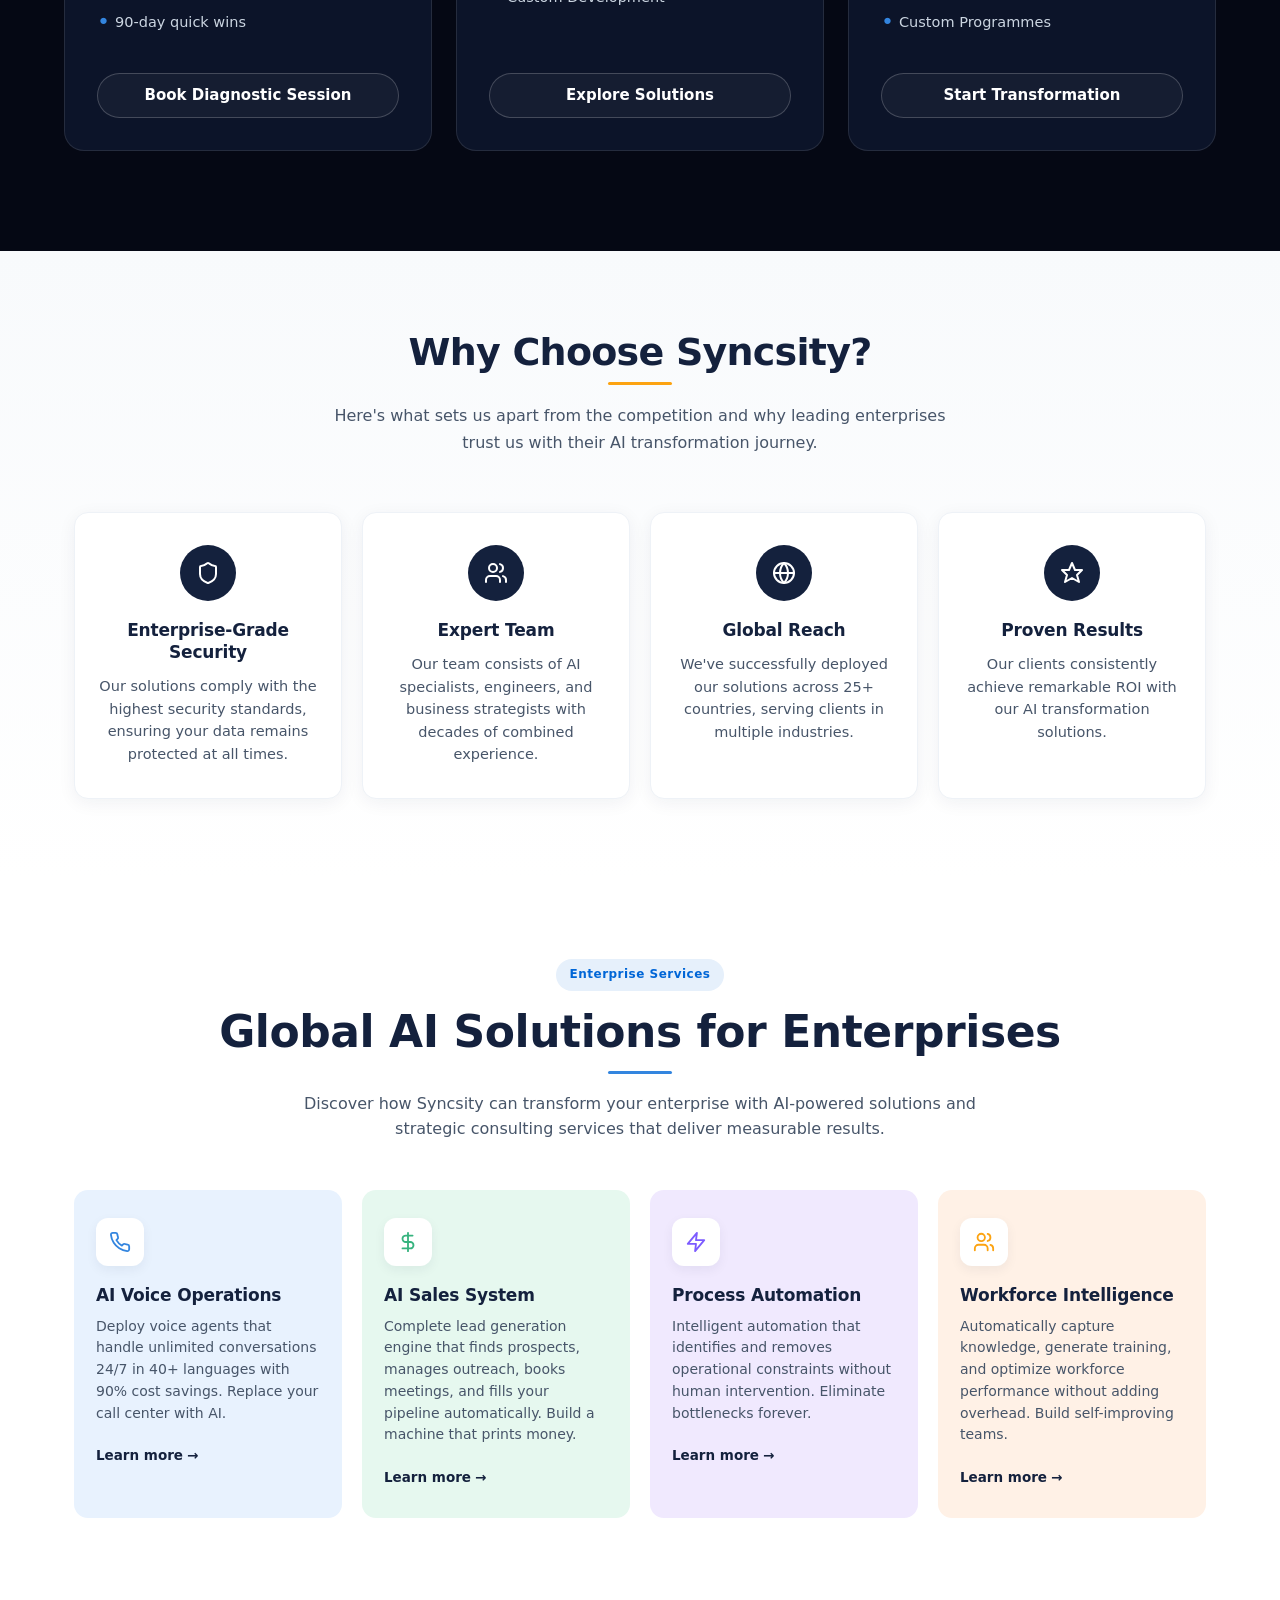
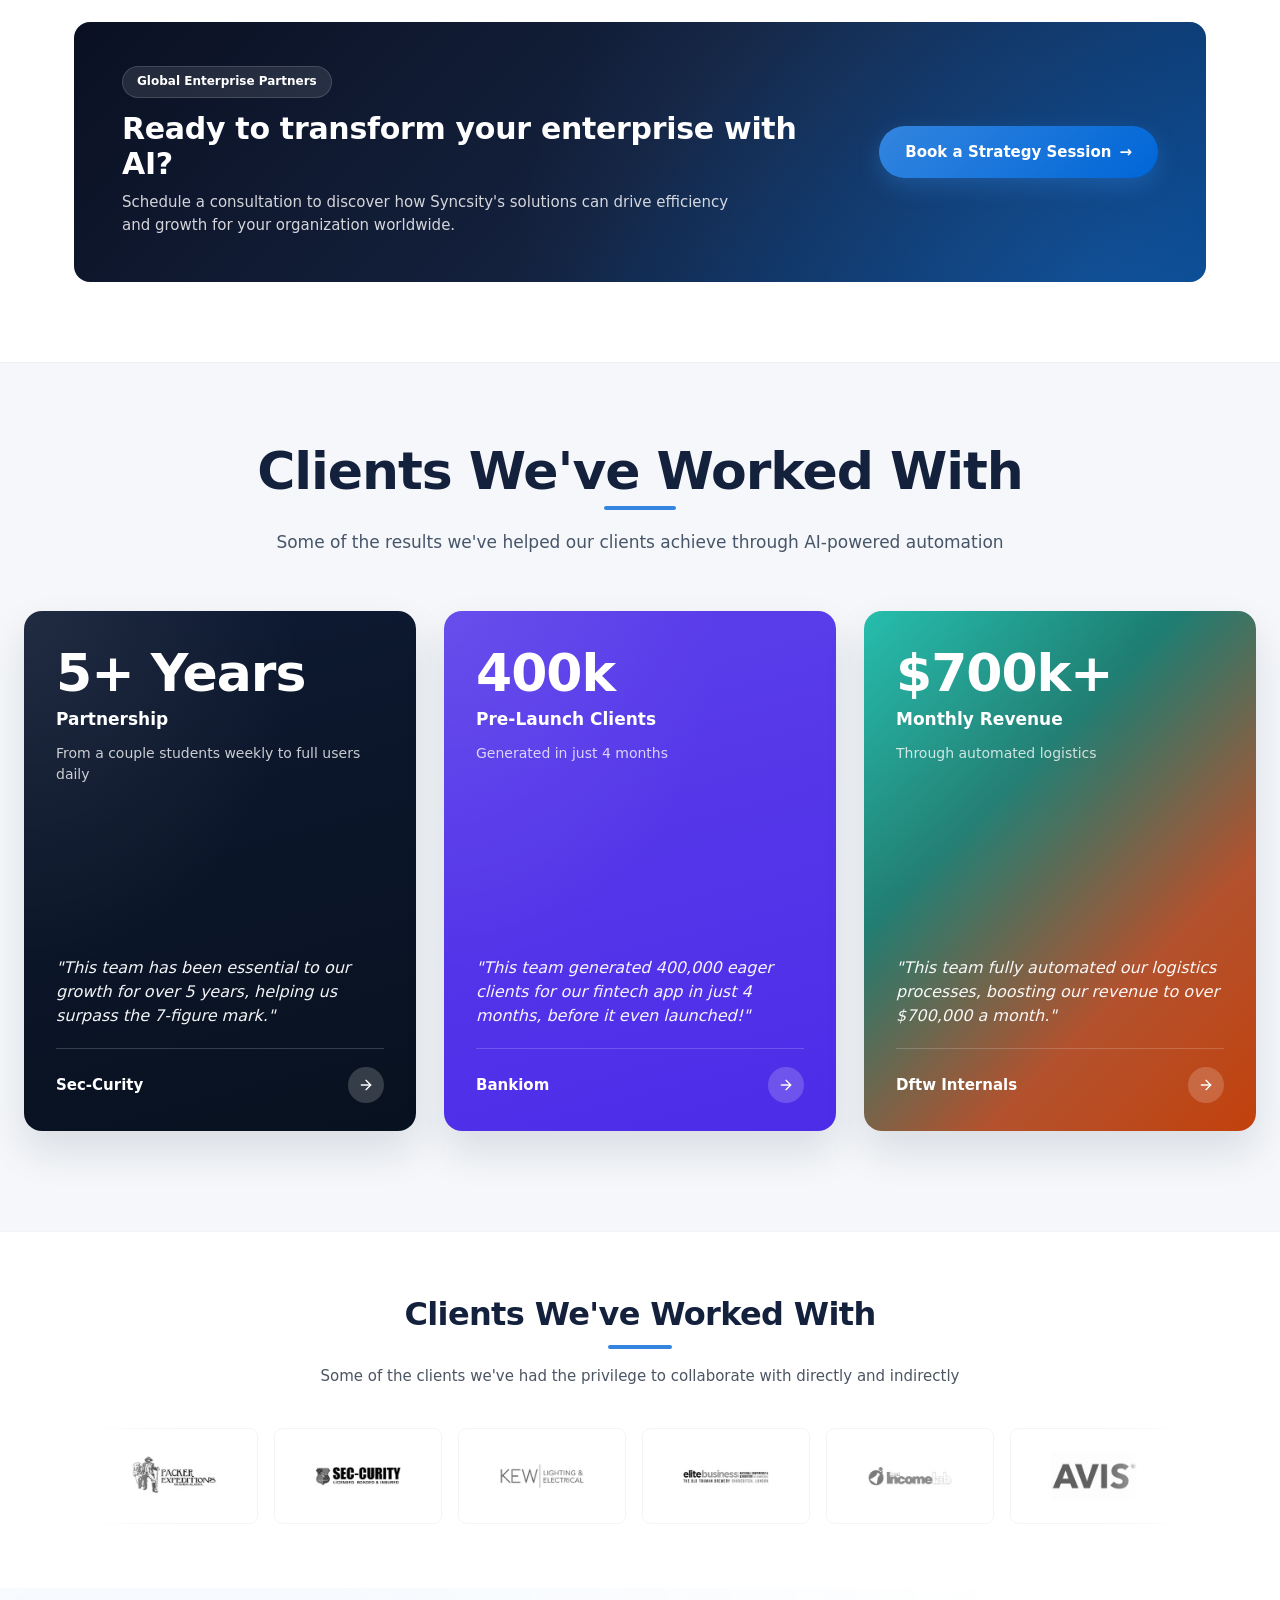
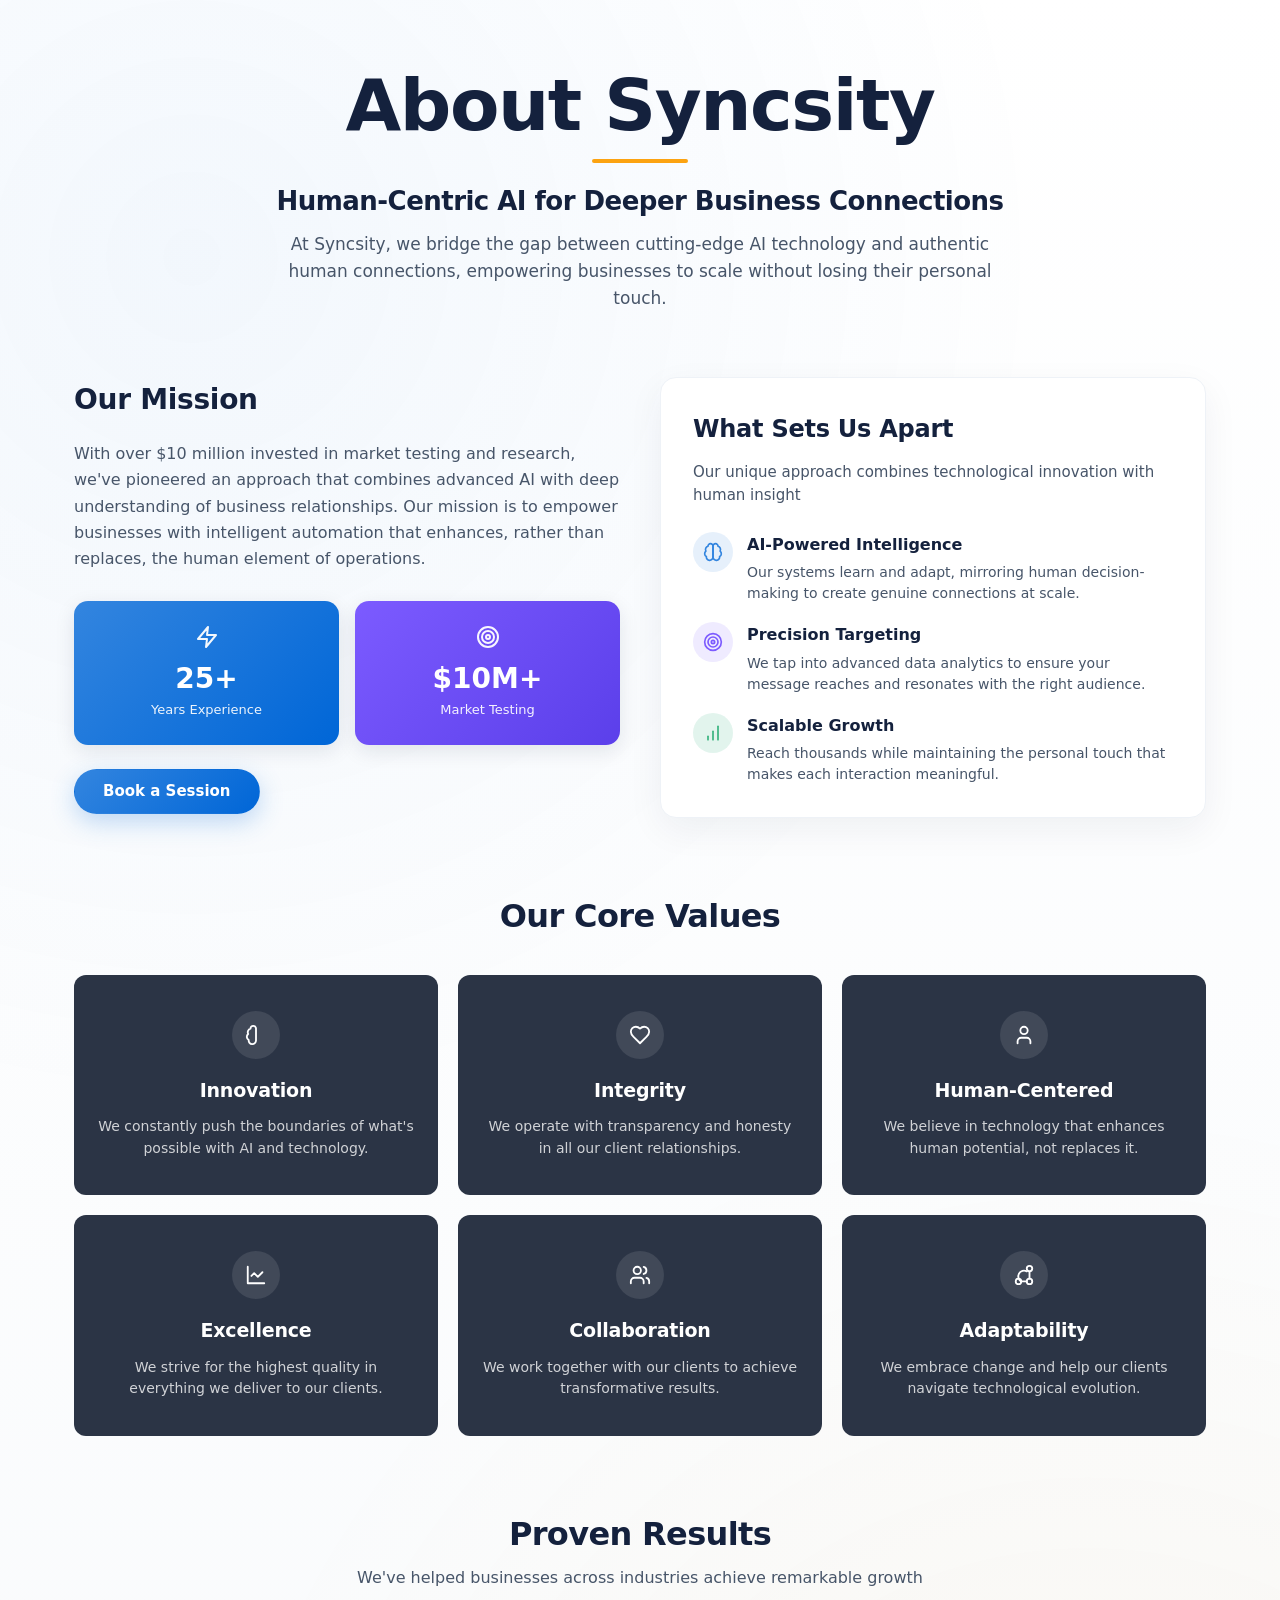
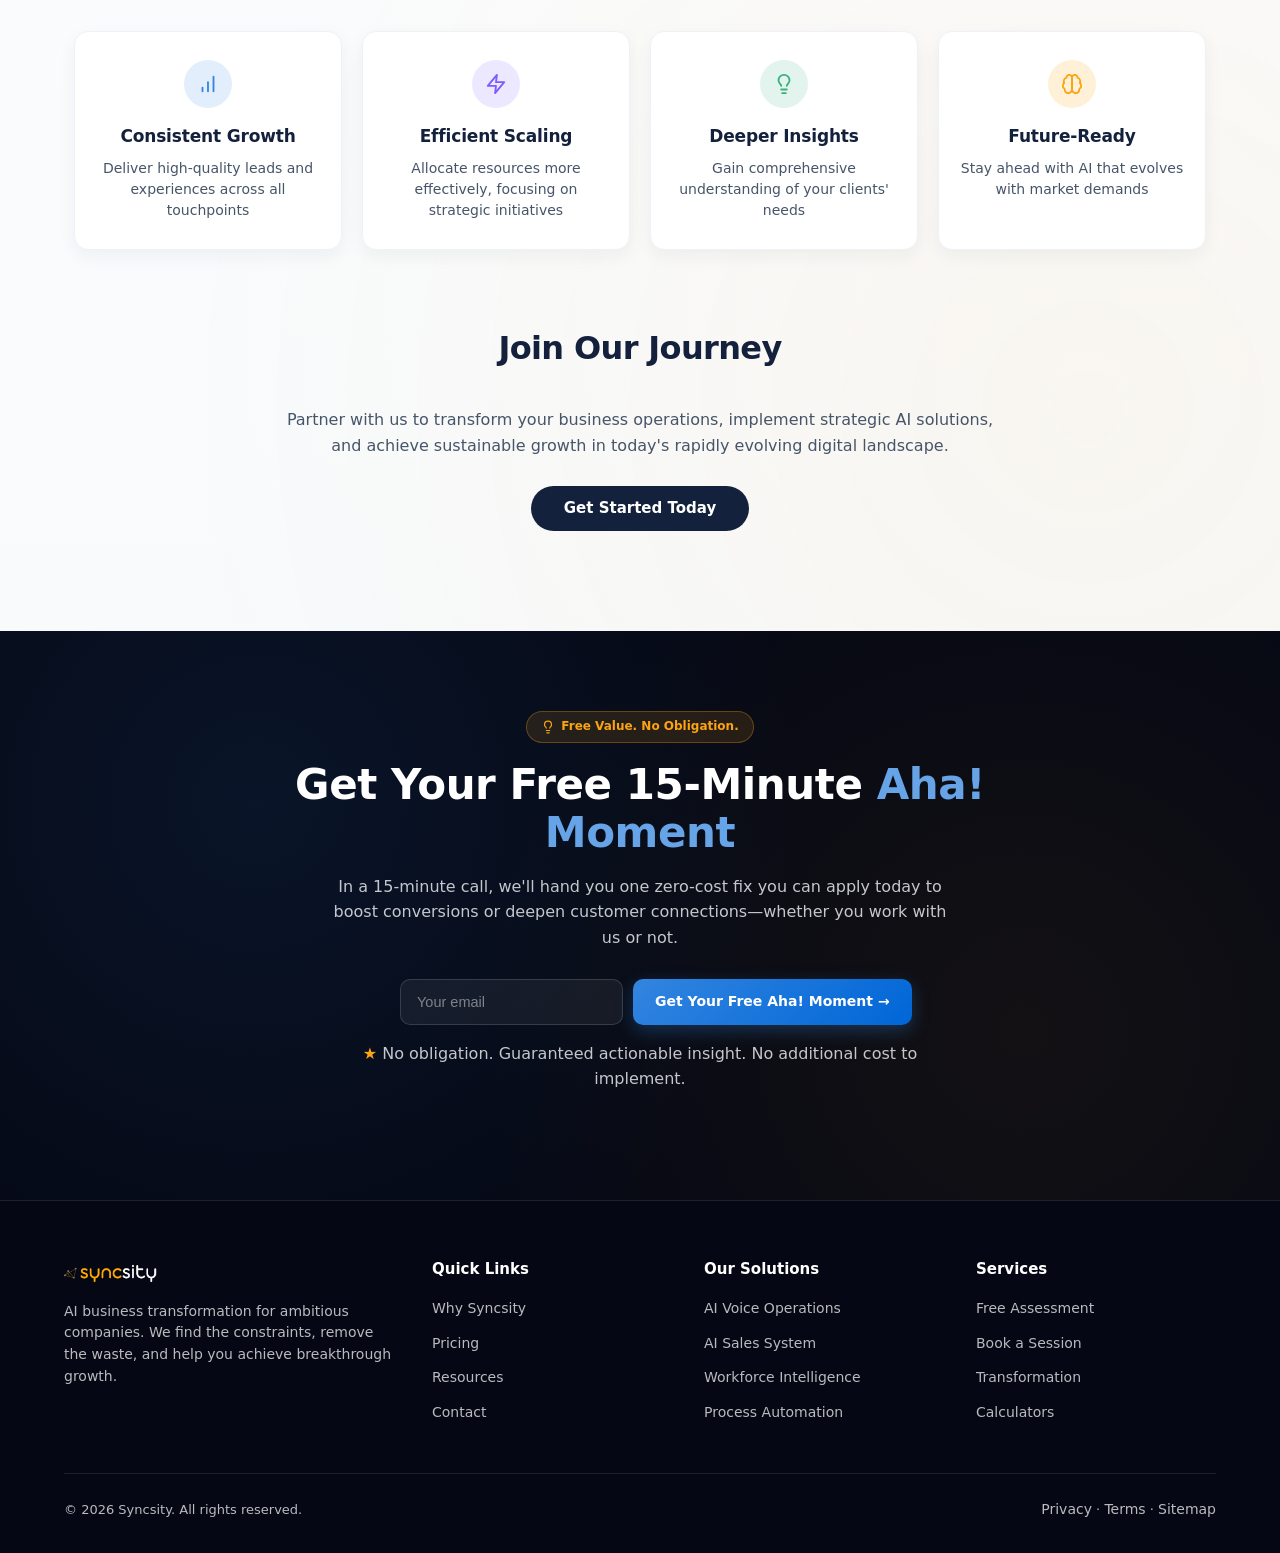
==== commit 55670883: "Mobile nav: rebuild as proper accordion drawer (no more leakage) Root cause of the broken Transform " ====
--- a/syncdemo/index.html
+++ b/syncdemo/index.html
@@ -192,8 +192,29 @@
 .nav__menu__list a:hover { background: #f5f7fa; color: #14213D; }
 .nav__menu__list small { display: block; font-weight: 500; color: #64748b; font-size: 12px; margin-top: 2px; }
 
-/* Hide dropdowns under 880px (mobile drawer takes over) */
-@media (max-width: 879px) { .nav__menu { display: none !important; } }
+/* Hide dropdowns under 880px (mobile drawer takes over).
+   Belt-and-braces: hide the panel AND disable hover/focus-within state so
+   tap-on-touch can't reveal it, AND reset position so a leaking panel can't
+   push layout off-canvas. */
+@media (max-width: 879px) {
+  .nav__menu,
+  .nav__has-menu:hover .nav__menu,
+  .nav__has-menu:focus-within .nav__menu {
+    display: none !important;
+    visibility: hidden !important;
+    opacity: 0 !important;
+    pointer-events: none !important;
+    position: static !important;
+    width: 0 !important;
+    height: 0 !important;
+    overflow: hidden !important;
+  }
+  .nav__has-menu::before { display: none !important; }
+  /* Hide chevron on mobile too — the desktop nav links are display:none below
+     880 anyway, but if static-page.css ever overrides that, keep nav clean. */
+  .nav__links > a.has-chevron::after,
+  .nav__has-menu > a.has-chevron::after { display: none !important; }
+}
 
 /* ── Client logos section — light theme (matches live screenshot):
    bg-white, border-t gray-100, navy heading, blue divider ───────────── */
--- a/assets/css/static-page.css
+++ b/assets/css/static-page.css
@@ -135,13 +135,58 @@
   padding: 96px 28px 40px;
   display: flex; flex-direction: column; gap: 4px;
 }
-.nav__drawer a {
+.nav__drawer a.nav__drawer__flat {
   display: flex; align-items: center; justify-content: space-between;
   padding: 18px 8px;
-  color: #fff; font-size: 18px; font-weight: 500;
+  color: #fff; font-size: 18px; font-weight: 600;
   border-bottom: 1px solid rgba(255,255,255,0.08);
-}
-.nav__drawer a:hover { color: var(--blue-400); }
+  text-decoration: none;
+}
+.nav__drawer a.nav__drawer__flat:hover { color: var(--blue-400); }
+
+/* Accordion sections (Transform / Solutions / Resources) */
+.nav__drawer__section { border-bottom: 1px solid rgba(255,255,255,0.08); }
+.nav__drawer__head {
+  display: flex; align-items: center; justify-content: space-between;
+  width: 100%; padding: 18px 8px;
+  background: transparent; border: 0; cursor: pointer;
+  color: #fff; font-size: 18px; font-weight: 600; text-align: left;
+}
+.nav__drawer__head:hover { color: var(--blue-400); }
+.nav__drawer__head__chev {
+  width: 10px; height: 10px;
+  border-right: 2px solid currentColor;
+  border-bottom: 2px solid currentColor;
+  transform: rotate(45deg) translateY(-2px);
+  transition: transform 200ms ease;
+  margin-right: 6px;
+}
+.nav__drawer__section.is-open .nav__drawer__head__chev {
+  transform: rotate(-135deg) translateY(0);
+}
+.nav__drawer__body {
+  display: none;
+  padding: 0 8px 12px;
+}
+.nav__drawer__section.is-open .nav__drawer__body { display: block; }
+.nav__drawer a.nav__drawer__sub {
+  display: flex; flex-direction: column; gap: 2px;
+  padding: 12px 14px;
+  color: rgba(255,255,255,0.92); font-size: 15px; font-weight: 500;
+  border: 0; border-radius: 8px; text-decoration: none;
+  background: rgba(255,255,255,0.04);
+  margin-bottom: 6px;
+}
+.nav__drawer a.nav__drawer__sub:hover { background: rgba(255,255,255,0.08); color: #fff; }
+.nav__drawer__sub__label { color: #fff; font-weight: 600; }
+.nav__drawer__sub__desc  { color: rgba(255,255,255,0.62); font-size: 13px; }
+.nav__drawer a.nav__drawer__sub--all {
+  background: transparent; color: var(--blue-400); font-weight: 600;
+  margin-top: 4px;
+}
+.nav__drawer a.nav__drawer__sub--all .nav__drawer__sub__label { color: var(--blue-400); }
+.nav__drawer a.nav__drawer__sub--all::after { content: ' →'; }
+
 .nav__drawer__ctas {
   display: flex; flex-direction: column; gap: 12px;
   margin-top: 24px;
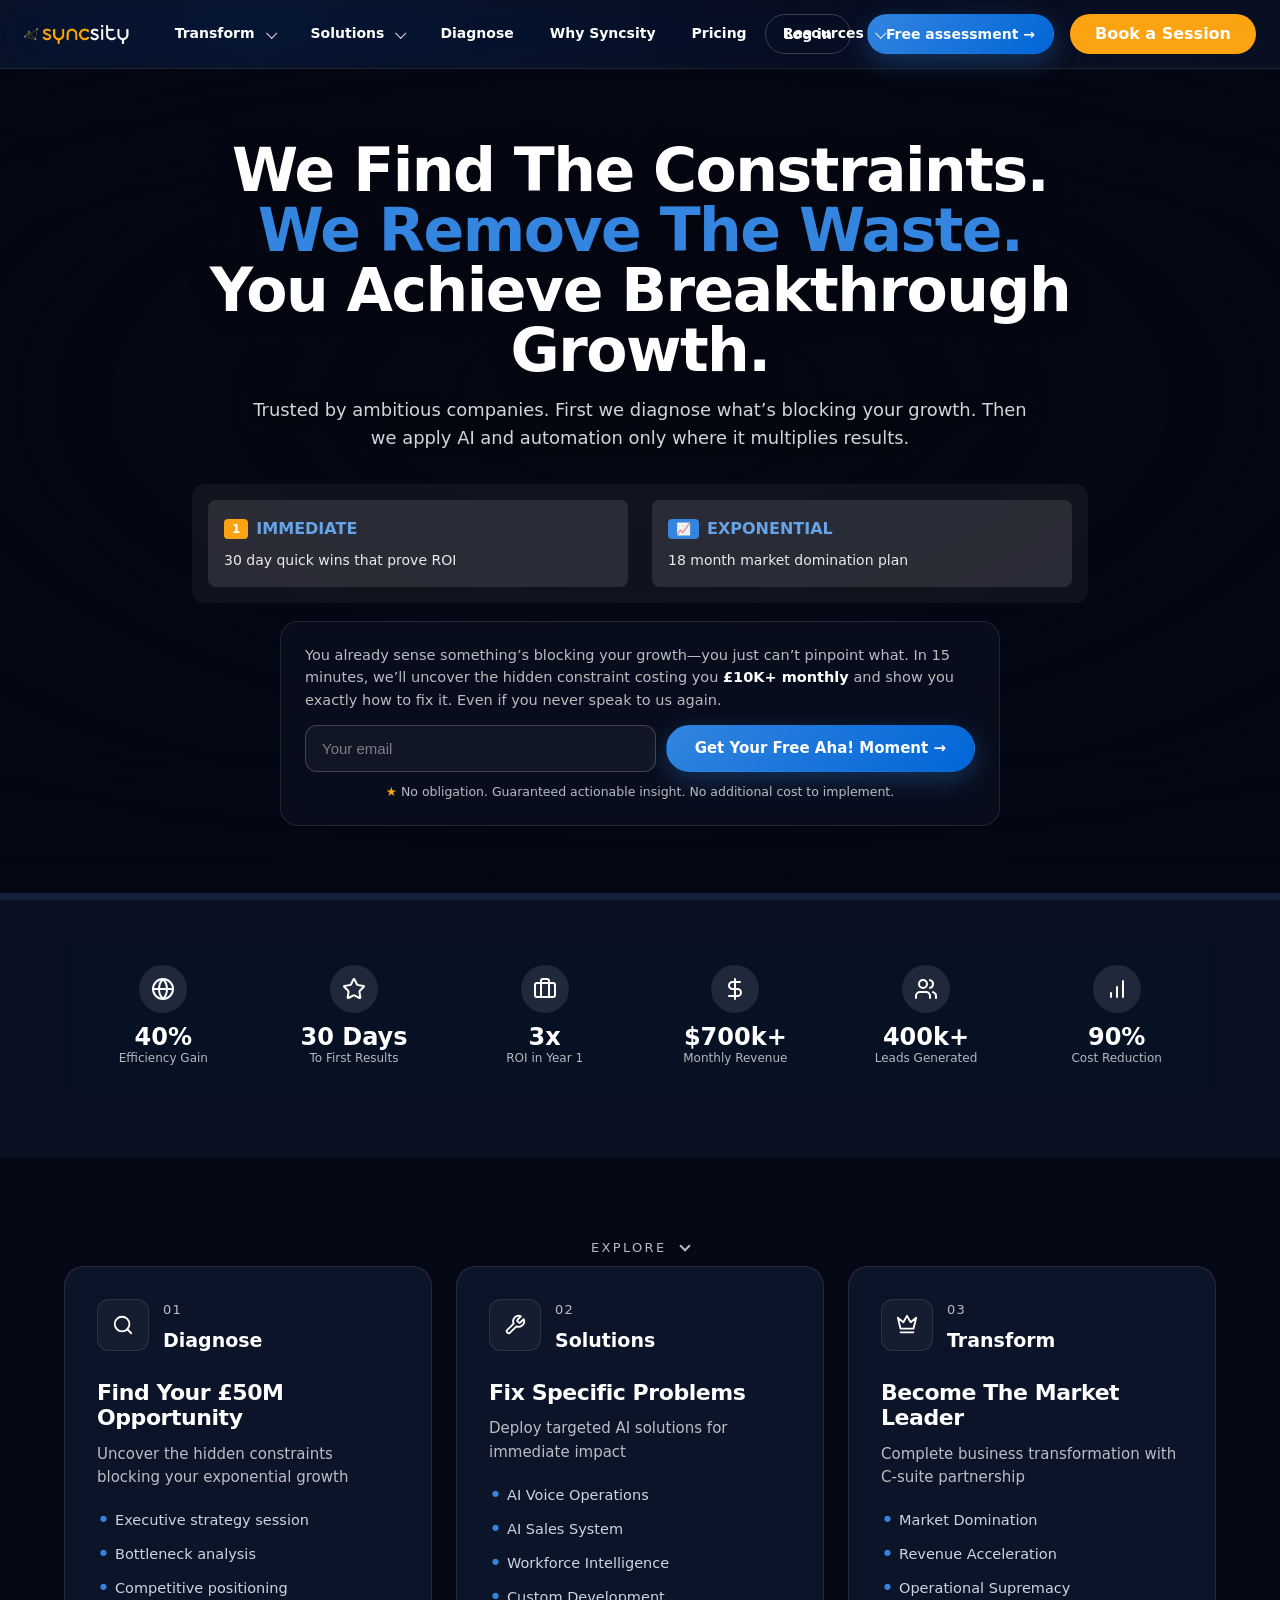
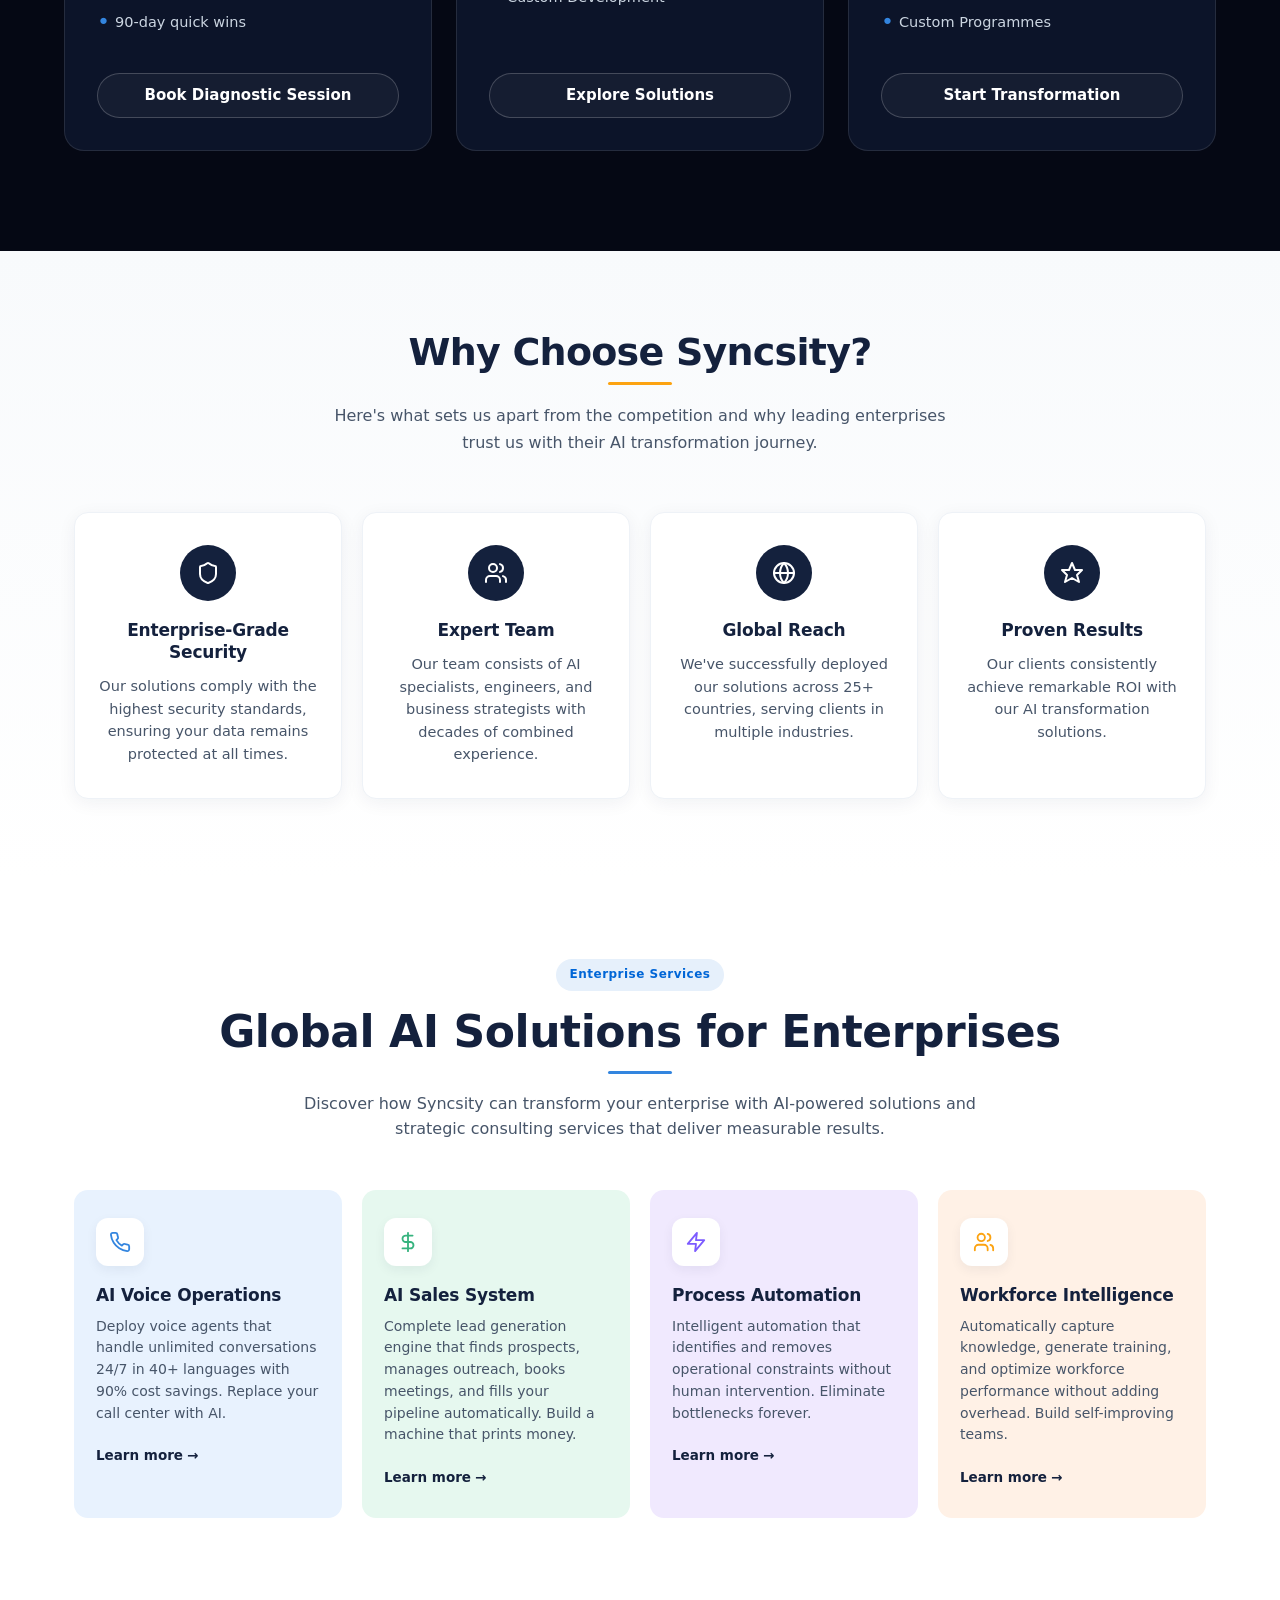
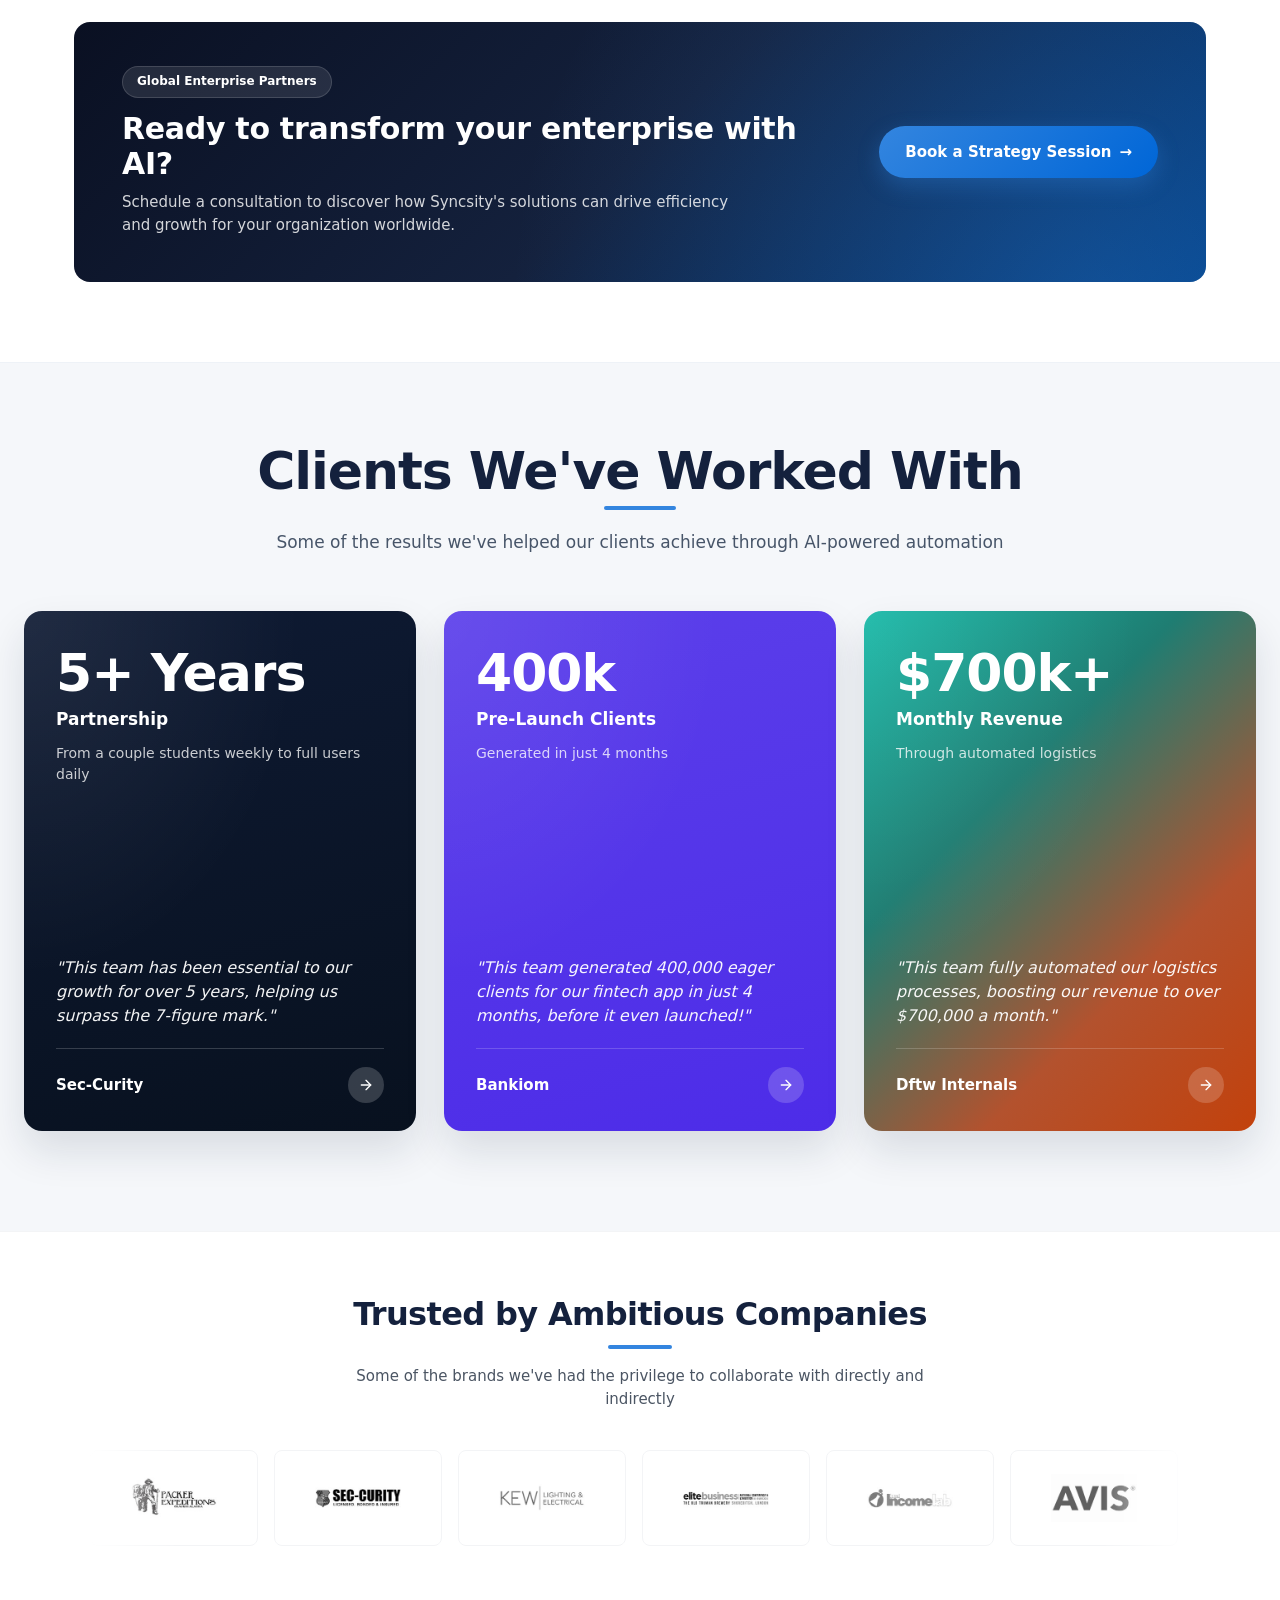
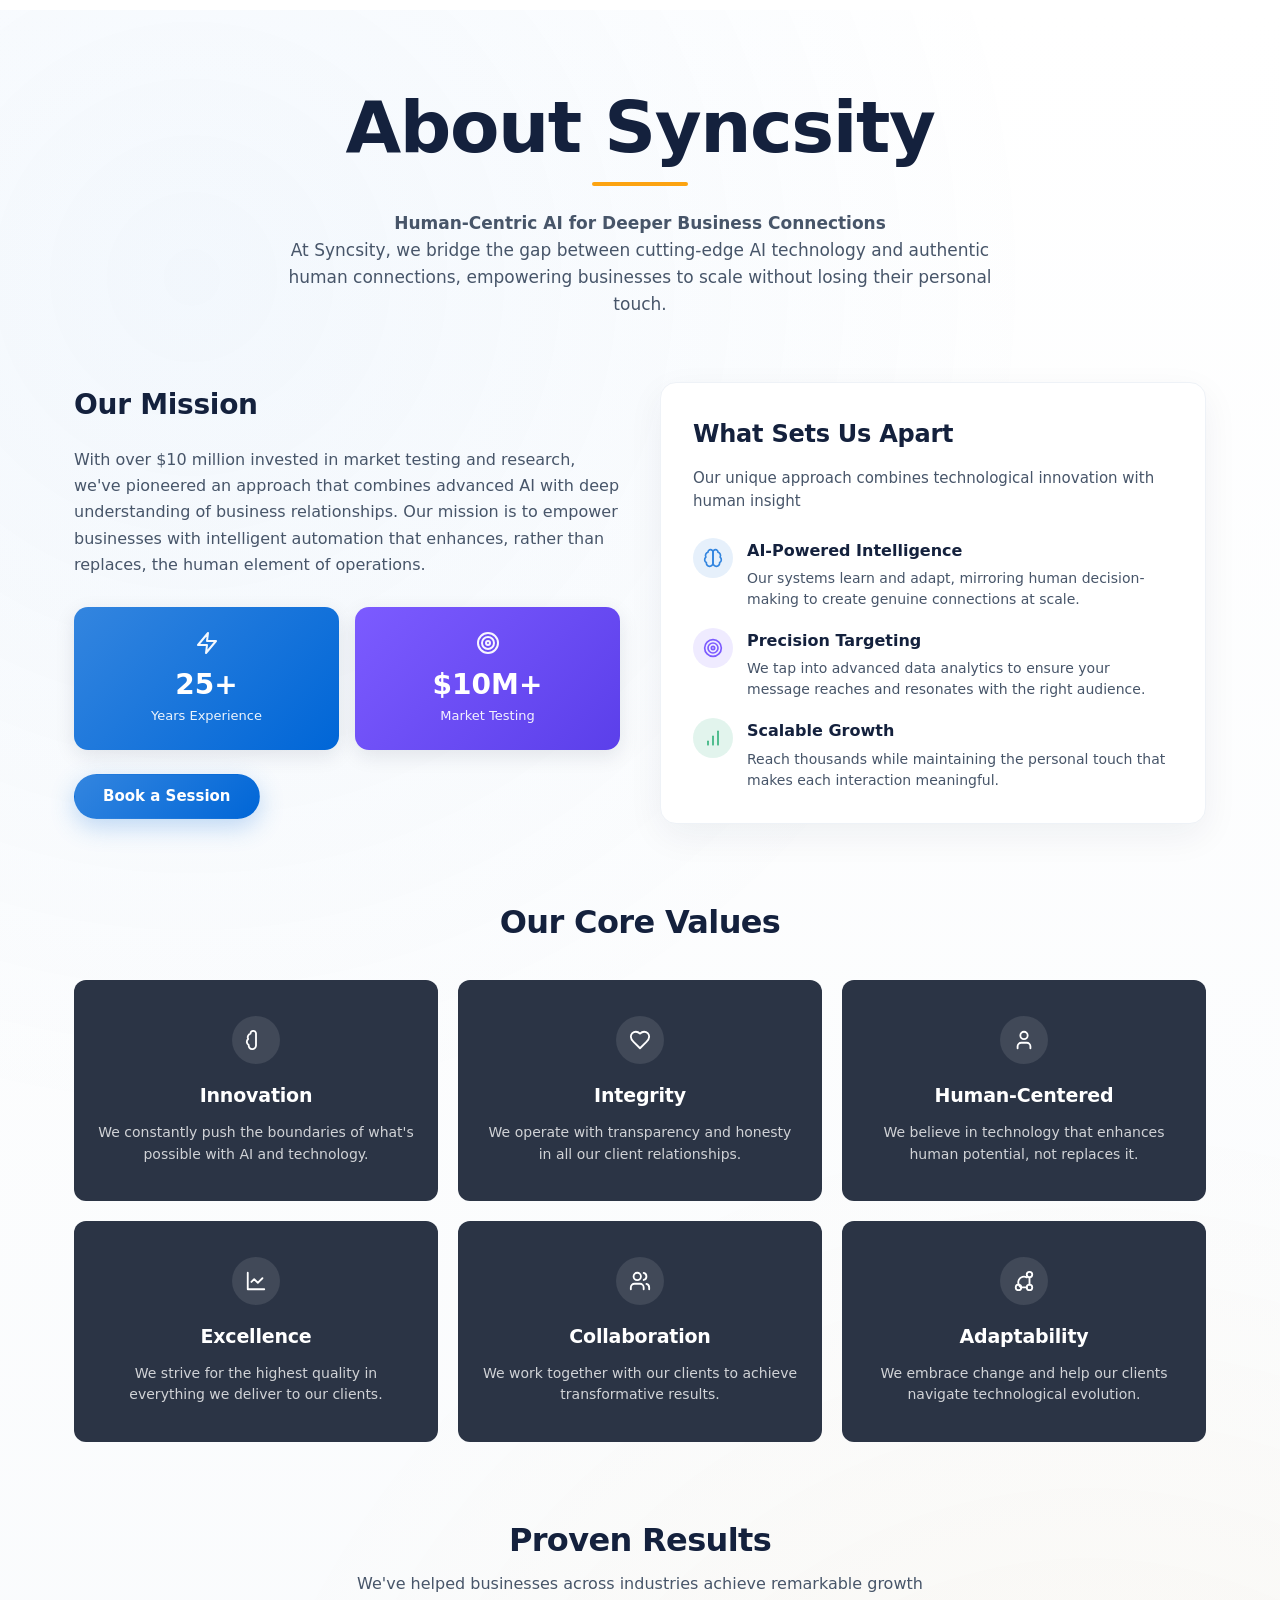
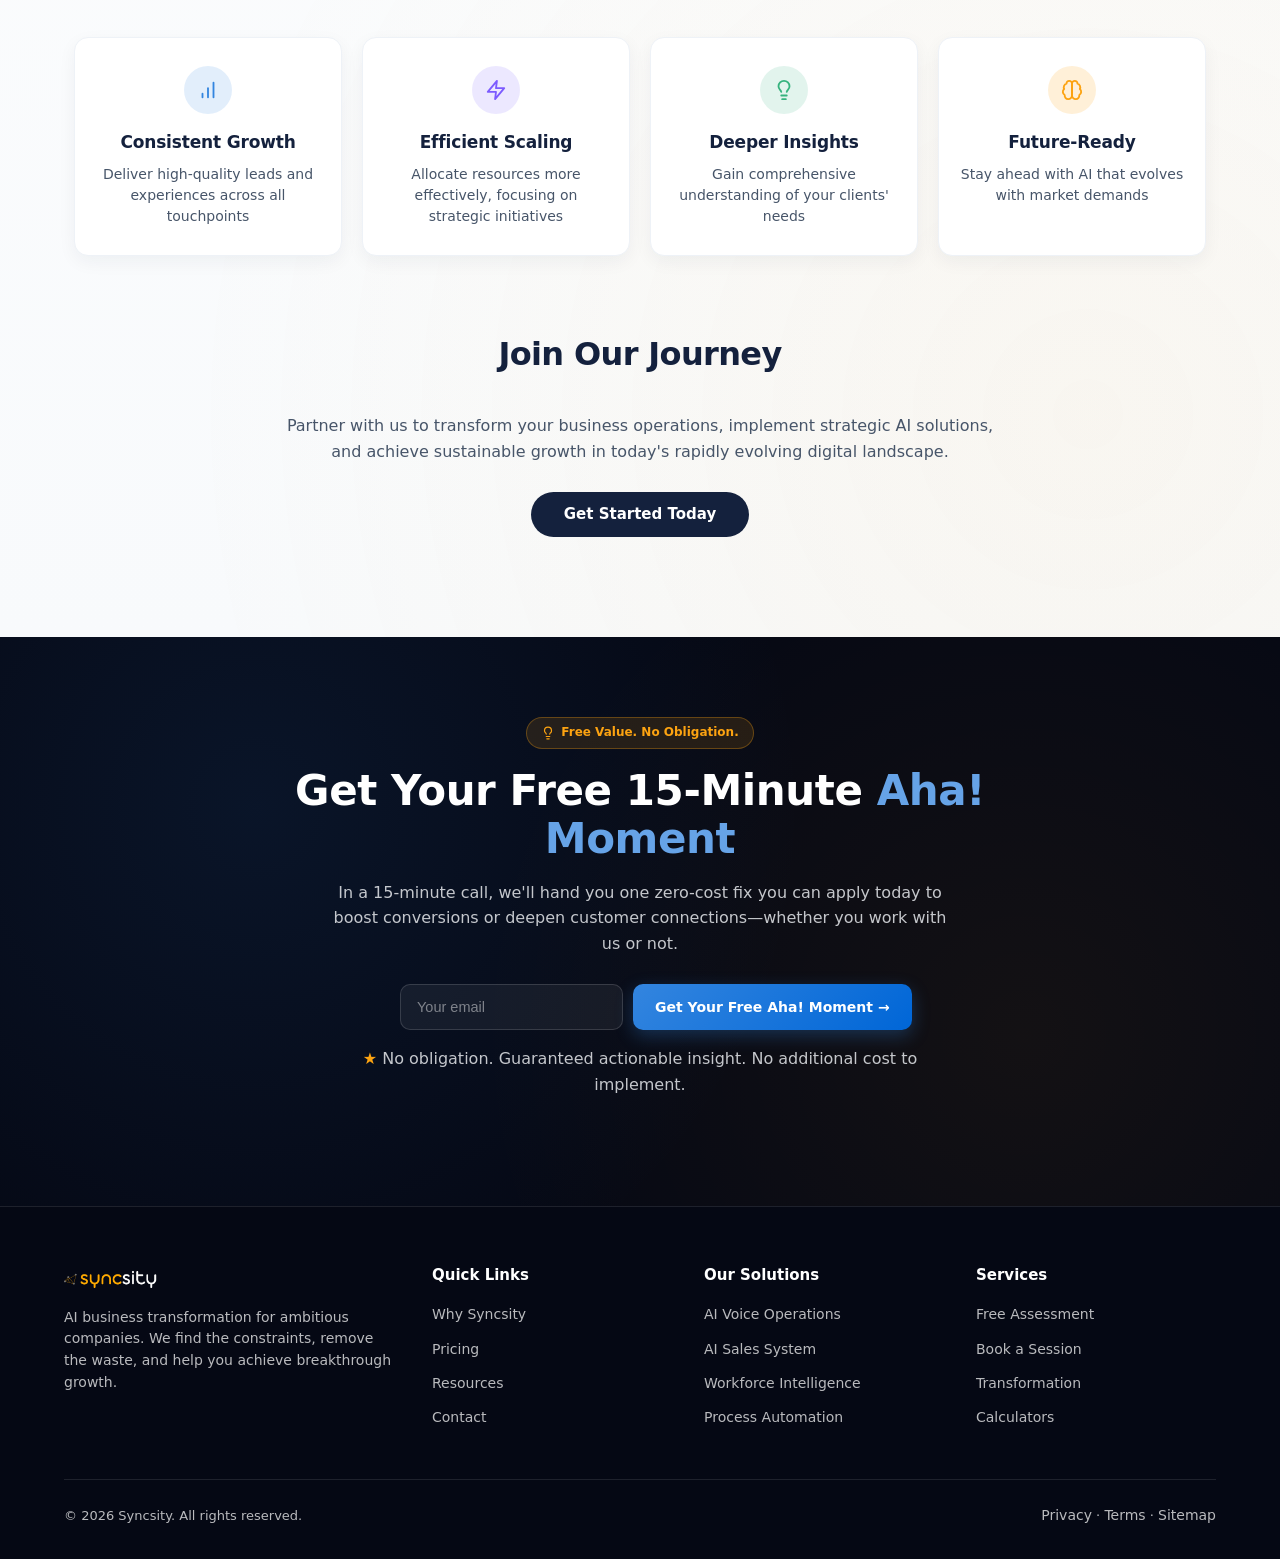
==== commit 124bbb9d: "Syncdemo: full SEO + GEO + a11y pass — production-ready template This is the structural baseline for" ====
--- a/syncdemo/index.html
+++ b/syncdemo/index.html
@@ -1,29 +1,246 @@
 <!DOCTYPE html>
-<html lang="en">
+<html lang="en-GB">
 <head>
 <meta charset="UTF-8" />
-<meta name="viewport" content="width=device-width, initial-scale=1.0" />
-
-<title>Syncsity — We Find The Constraints. We Remove The Waste.</title>
-<meta name="description" content="In 15 minutes we uncover the hidden constraint costing you £10K+ a month and tell you exactly how to fix it. Even if you never speak to us again." />
+<meta name="viewport" content="width=device-width, initial-scale=1.0, viewport-fit=cover" />
+<meta name="theme-color" content="#0a1022" />
+<meta name="color-scheme" content="dark light" />
+
+<!-- Primary SEO ──────────────────────────────────────────────────── -->
+<title>Syncsity — Find Your £50M Opportunity | AI Business Transformation</title>
+<meta name="description" content="In 15 minutes we uncover the hidden constraint costing you £10K+ a month and tell you exactly how to fix it. AI-powered business transformation for ambitious companies." />
+<meta name="keywords" content="AI business transformation, AI voice operations, AI sales system, process automation, workforce intelligence, revenue acceleration, market domination, operational supremacy, AI consulting, business automation" />
+<meta name="author" content="Syncsity" />
+<meta name="robots" content="index, follow, max-snippet:-1, max-image-preview:large, max-video-preview:-1" />
+<meta name="rating" content="general" />
 <link rel="canonical" href="https://syncsity.com/syncdemo/" />
 
+<!-- Favicons / PWA ──────────────────────────────────────────────── -->
 <link rel="icon" type="image/svg+xml" href="../assets/img/favicon.svg" />
 <link rel="icon" type="image/x-icon" href="../favicon.ico" />
-
+<link rel="apple-touch-icon" sizes="180x180" href="../assets/img/favicon.svg" />
+
+<!-- Open Graph (Facebook / LinkedIn / Slack) ───────────────────── -->
 <meta property="og:type" content="website" />
+<meta property="og:site_name" content="Syncsity" />
 <meta property="og:url" content="https://syncsity.com/syncdemo/" />
-<meta property="og:title" content="Syncsity — We Find The Constraints. We Remove The Waste." />
-<meta property="og:description" content="In 15 minutes we uncover the hidden constraint costing you £10K+ a month and tell you exactly how to fix it." />
+<meta property="og:title" content="Syncsity — Find Your £50M Opportunity | AI Business Transformation" />
+<meta property="og:description" content="We find the constraints. We remove the waste. You achieve breakthrough growth. AI-powered transformation that multiplies results." />
 <meta property="og:image" content="https://syncsity.com/assets/img/og-image.svg" />
+<meta property="og:image:alt" content="Syncsity — AI business transformation studio" />
+<meta property="og:image:width" content="1200" />
+<meta property="og:image:height" content="630" />
 <meta property="og:locale" content="en_GB" />
+<meta property="og:locale:alternate" content="en_US" />
+<meta property="article:modified_time" content="2026-05-01T12:00:00Z" />
+
+<!-- Twitter ─────────────────────────────────────────────────────── -->
 <meta name="twitter:card" content="summary_large_image" />
+<meta name="twitter:site" content="@syncsity" />
+<meta name="twitter:creator" content="@syncsity" />
+<meta name="twitter:title" content="Syncsity — Find Your £50M Opportunity" />
+<meta name="twitter:description" content="In 15 minutes we uncover the hidden constraint costing you £10K+ a month and tell you exactly how to fix it." />
+<meta name="twitter:image" content="https://syncsity.com/assets/img/og-image.svg" />
+<meta name="twitter:image:alt" content="Syncsity — AI business transformation" />
+
+<!-- Performance: preconnect external origins ────────────────────── -->
+<link rel="preconnect" href="https://www.youtube.com" />
+<link rel="preconnect" href="https://i.ytimg.com" />
+<link rel="dns-prefetch" href="https://syncsity.com" />
+
+<!-- AI / GEO: discovery hints for LLM crawlers ───────────────────── -->
+<meta name="ai-content-declaration" content="human-authored" />
+<link rel="alternate" type="text/plain" title="LLM-friendly summary" href="https://syncsity.com/llms.txt" />
+
+<!-- Structured data: Organization (corporate identity) ──────────── -->
+<script type="application/ld+json">
+{
+  "@context": "https://schema.org",
+  "@type": "Organization",
+  "@id": "https://syncsity.com/#organization",
+  "name": "Syncsity",
+  "url": "https://syncsity.com",
+  "logo": "https://syncsity.com/assets/img/logo.png",
+  "image": "https://syncsity.com/assets/img/og-image.svg",
+  "description": "AI business transformation studio. We find the operational constraints blocking growth, remove the waste, and apply AI where it multiplies results.",
+  "foundingDate": "2018",
+  "founder": { "@type": "Person", "name": "Edward Hadome" },
+  "sameAs": [
+    "https://twitter.com/syncsity",
+    "https://www.linkedin.com/company/syncsity"
+  ],
+  "contactPoint": {
+    "@type": "ContactPoint",
+    "contactType": "customer support",
+    "email": "edward@syncsity.com",
+    "areaServed": ["GB","US","AE","CA","AU"],
+    "availableLanguage": ["English"]
+  },
+  "knowsAbout": [
+    "AI Voice Operations",
+    "AI Sales Systems",
+    "Process Automation",
+    "Workforce Intelligence",
+    "Operational Diagnostics",
+    "Revenue Acceleration",
+    "Market Domination",
+    "Operational Supremacy"
+  ]
+}
+</script>
+
+<!-- Structured data: WebSite (search action) ────────────────────── -->
+<script type="application/ld+json">
+{
+  "@context": "https://schema.org",
+  "@type": "WebSite",
+  "@id": "https://syncsity.com/#website",
+  "url": "https://syncsity.com",
+  "name": "Syncsity",
+  "publisher": { "@id": "https://syncsity.com/#organization" },
+  "inLanguage": "en-GB"
+}
+</script>
+
+<!-- Structured data: WebPage (this page) + BreadcrumbList ─────── -->
+<script type="application/ld+json">
+{
+  "@context": "https://schema.org",
+  "@type": "WebPage",
+  "@id": "https://syncsity.com/syncdemo/#webpage",
+  "url": "https://syncsity.com/syncdemo/",
+  "name": "Syncsity — Find Your £50M Opportunity",
+  "isPartOf": { "@id": "https://syncsity.com/#website" },
+  "about": { "@id": "https://syncsity.com/#organization" },
+  "primaryImageOfPage": "https://syncsity.com/assets/img/og-image.svg",
+  "datePublished": "2026-04-30T00:00:00Z",
+  "dateModified": "2026-05-01T12:00:00Z",
+  "inLanguage": "en-GB",
+  "breadcrumb": {
+    "@type": "BreadcrumbList",
+    "itemListElement": [
+      { "@type": "ListItem", "position": 1, "name": "Home", "item": "https://syncsity.com/" },
+      { "@type": "ListItem", "position": 2, "name": "Demo", "item": "https://syncsity.com/syncdemo/" }
+    ]
+  }
+}
+</script>
+
+<!-- Structured data: Service catalogue (each pillar/solution) ──── -->
+<script type="application/ld+json">
+{
+  "@context": "https://schema.org",
+  "@type": "ItemList",
+  "name": "Syncsity Services",
+  "itemListElement": [
+    {
+      "@type": "Service",
+      "position": 1,
+      "name": "AI Voice Operations",
+      "description": "Voice agents that handle unlimited conversations 24/7 in 40+ languages with 90% cost savings.",
+      "provider": { "@id": "https://syncsity.com/#organization" },
+      "url": "https://syncsity.com/solutions/voice-solutions",
+      "serviceType": "AI Voice Automation"
+    },
+    {
+      "@type": "Service",
+      "position": 2,
+      "name": "AI Sales System",
+      "description": "Lead generation engine that finds prospects, manages outreach, books meetings, and fills pipeline automatically.",
+      "provider": { "@id": "https://syncsity.com/#organization" },
+      "url": "https://syncsity.com/solutions/lead-generation",
+      "serviceType": "AI Sales Automation"
+    },
+    {
+      "@type": "Service",
+      "position": 3,
+      "name": "Process Automation",
+      "description": "Intelligent automation that identifies and removes operational constraints without human intervention.",
+      "provider": { "@id": "https://syncsity.com/#organization" },
+      "url": "https://syncsity.com/solutions/process-optimization",
+      "serviceType": "Business Process Automation"
+    },
+    {
+      "@type": "Service",
+      "position": 4,
+      "name": "Workforce Intelligence",
+      "description": "Capture knowledge, generate training, and optimise workforce performance without adding overhead.",
+      "provider": { "@id": "https://syncsity.com/#organization" },
+      "url": "https://syncsity.com/solutions/workforce-transformation",
+      "serviceType": "Workforce Optimisation"
+    }
+  ]
+}
+</script>
+
+<!-- Structured data: FAQ (LLMs love this for direct-answer extraction) -->
+<script type="application/ld+json">
+{
+  "@context": "https://schema.org",
+  "@type": "FAQPage",
+  "mainEntity": [
+    {
+      "@type": "Question",
+      "name": "What is Syncsity?",
+      "acceptedAnswer": {
+        "@type": "Answer",
+        "text": "Syncsity is an AI business transformation studio. In 15 minutes we uncover the hidden operational constraint costing you £10K+ a month and show you exactly how to fix it — even if you never speak to us again."
+      }
+    },
+    {
+      "@type": "Question",
+      "name": "How does the AI Aha! Assessment work?",
+      "acceptedAnswer": {
+        "@type": "Answer",
+        "text": "A 21-question conversational form takes about 10 minutes. Our AI engine then produces a free, deeply personalised Revenue Intelligence Report identifying the single hidden constraint blocking your growth and the specific steps to fix it."
+      }
+    },
+    {
+      "@type": "Question",
+      "name": "What services does Syncsity offer?",
+      "acceptedAnswer": {
+        "@type": "Answer",
+        "text": "Four core solutions: AI Voice Operations (replace your call centre with AI), AI Sales System (automated lead generation pipeline), Process Automation (eliminate operational bottlenecks), and Workforce Intelligence (capture knowledge and optimise performance)."
+      }
+    },
+    {
+      "@type": "Question",
+      "name": "How long until I see results?",
+      "acceptedAnswer": {
+        "@type": "Answer",
+        "text": "30 days to first results. Our clients typically see 40% efficiency gains, 3x ROI in year one, and 90% cost reduction in automated functions."
+      }
+    },
+    {
+      "@type": "Question",
+      "name": "Where does Syncsity operate?",
+      "acceptedAnswer": {
+        "@type": "Answer",
+        "text": "Syncsity is headquartered in the UK and serves clients across the United Kingdom, United States, United Arab Emirates, Canada, and Australia."
+      }
+    }
+  ]
+}
+</script>
 
 <link rel="stylesheet" href="../assets/css/static-page.css" />
 <style>
 /* ── Page-wide overflow guard ─────────────────────────────────────────── */
 html, body { overflow-x: hidden; }
 body { max-width: 100vw; }
+
+/* Skip-to-content link — invisible until keyboard-focused (a11y) */
+.skip-link {
+  position: absolute; top: -100px; left: 8px;
+  background: #fff; color: #14213D;
+  padding: 10px 18px; border-radius: 8px;
+  font-weight: 700; text-decoration: none;
+  z-index: 1000; transition: top 200ms ease;
+}
+.skip-link:focus { top: 8px; outline: 3px solid #FCA311; outline-offset: 2px; }
+
+/* Default focus ring (a11y) — visible only on keyboard nav */
+:focus-visible { outline: 2px solid #FCA311; outline-offset: 2px; border-radius: 4px; }
 
 /* ── Nav overrides — match live SPA Radix nav exactly ────────────────── */
 .nav {
@@ -287,7 +504,7 @@
 
 /* Hero block */
 .about__hero { text-align: center; margin-bottom: 64px; }
-.about__hero h1 {
+.about__hero h2 {
   font-size: clamp(40px, 6vw, 72px);
   font-weight: 700; color: #14213D;
   margin: 0 0 16px; letter-spacing: -0.02em; line-height: 1.05;
@@ -296,7 +513,7 @@
   width: 96px; height: 4px; background: #FCA311;
   margin: 0 auto 24px; border-radius: 2px;
 }
-.about__hero h2 {
+.about__hero-tagline {
   font-size: clamp(20px, 2.4vw, 26px);
   font-weight: 600; color: #14213D;
   margin: 0 0 14px;
@@ -1168,12 +1385,15 @@
 </head>
 <body>
 
+<!-- Skip link (a11y) ───────────────────────────────────────────────── -->
+<a href="#main" class="skip-link">Skip to main content</a>
+
 <div class="bg-stage" aria-hidden="true"></div>
 
 <!-- ── NAV (matches contact.html / SPA home) ──────────────────────────── -->
-<header class="nav">
+<header class="nav" role="banner">
   <div class="nav__inner">
-    <a href="/" class="nav__brand" aria-label="Syncsity home"><img src="../lovable-uploads/03f35f21-123f-4f10-84a1-f2a66d97bc2b.png" alt="Syncsity" style="height:36px;width:auto;"></a>
+    <a href="/" class="nav__brand" aria-label="Syncsity home"><img src="../lovable-uploads/03f35f21-123f-4f10-84a1-f2a66d97bc2b.png" alt="Syncsity logo" width="200" height="36" decoding="async" fetchpriority="high"></a>
     <nav class="nav__links" aria-label="Primary">
 
       <div class="nav__has-menu">
@@ -1310,18 +1530,20 @@
   </div>
 </header>
 
-<main>
+<main id="main" aria-label="Home page content">
 
   <!-- ── HERO ─────────────────────────────────────────────────────────── -->
   <section class="hero-home">
     <div class="hero-home__video" aria-hidden="true">
       <iframe
         src="https://www.youtube.com/embed/b-lHRWWUpsY?controls=0&autoplay=1&mute=1&loop=1&playlist=b-lHRWWUpsY&showinfo=0&rel=0&modestbranding=1&playsinline=1&enablejsapi=1&vq=hd1080"
-        title="Syncsity background"
+        title="Syncsity background animation"
         allow="autoplay; encrypted-media"
         loading="eager"
+        decoding="async"
         referrerpolicy="no-referrer-when-downgrade"></iframe>
     </div>
+
     <div class="container">
       <h1 class="hero-home__title">
         <span>We Find The Constraints.</span>
@@ -1615,7 +1837,7 @@
   </section>
 
   <!-- ── CASE STUDIES — 3 gradient cards ────────────────────────────── -->
-  <section class="cases" id="case-studies">
+  <section class="cases" id="case-studies" aria-label="Customer results">
     <div class="cases__container">
       <div class="cases__head">
         <h2>Clients We've Worked With</h2>
@@ -1681,12 +1903,12 @@
 
   <!-- ── CLIENT LOGOS — live spec: section py-12 bg-syncsity-black/30,
        18 logos in marquee, blue-400 divider ─────────────────────────── -->
-  <section class="clients" id="client-logos">
+  <section class="clients" id="client-logos" aria-label="Trusted by ambitious companies">
     <div class="container">
       <div class="clients__head">
-        <h2>Clients We've Worked With</h2>
+        <h2>Trusted by Ambitious Companies</h2>
         <div class="clients__divider" aria-hidden="true"></div>
-        <p>Some of the clients we've had the privilege to collaborate with directly and indirectly</p>
+        <p>Some of the brands we've had the privilege to collaborate with directly and indirectly</p>
       </div>
       <div class="clients__marquee" role="region" aria-roledescription="carousel" aria-label="Client logos">
         <div class="clients__track">
@@ -1739,9 +1961,9 @@
 
       <!-- Hero block -->
       <header class="about__hero">
-        <h1>About Syncsity</h1>
+        <h2>About Syncsity</h2>
         <div class="about__hero-divider" aria-hidden="true"></div>
-        <h2>Human-Centric AI for Deeper Business Connections</h2>
+        <p class="about__hero-tagline">Human-Centric AI for Deeper Business Connections</p>
         <p>At Syncsity, we bridge the gap between cutting-edge AI technology and authentic human connections, empowering businesses to scale without losing their personal touch.</p>
       </header>
 
@@ -1930,11 +2152,11 @@
 </main>
 
 <!-- ── FOOTER ───────────────────────────────────────────────────────── -->
-<footer class="footer-home">
+<footer class="footer-home" role="contentinfo" aria-label="Site footer">
   <div class="footer-home__inner">
     <div class="footer-home__cols">
       <div class="footer-home__brand">
-        <img src="../lovable-uploads/03f35f21-123f-4f10-84a1-f2a66d97bc2b.png" alt="Syncsity" style="height:32px;width:auto;">
+        <img src="../lovable-uploads/03f35f21-123f-4f10-84a1-f2a66d97bc2b.png" alt="Syncsity logo" width="200" height="32" loading="lazy" decoding="async" style="height:32px;width:auto;">
         <p>AI business transformation for ambitious companies. We find the constraints, remove the waste, and help you achieve breakthrough growth.</p>
       </div>
       <div>
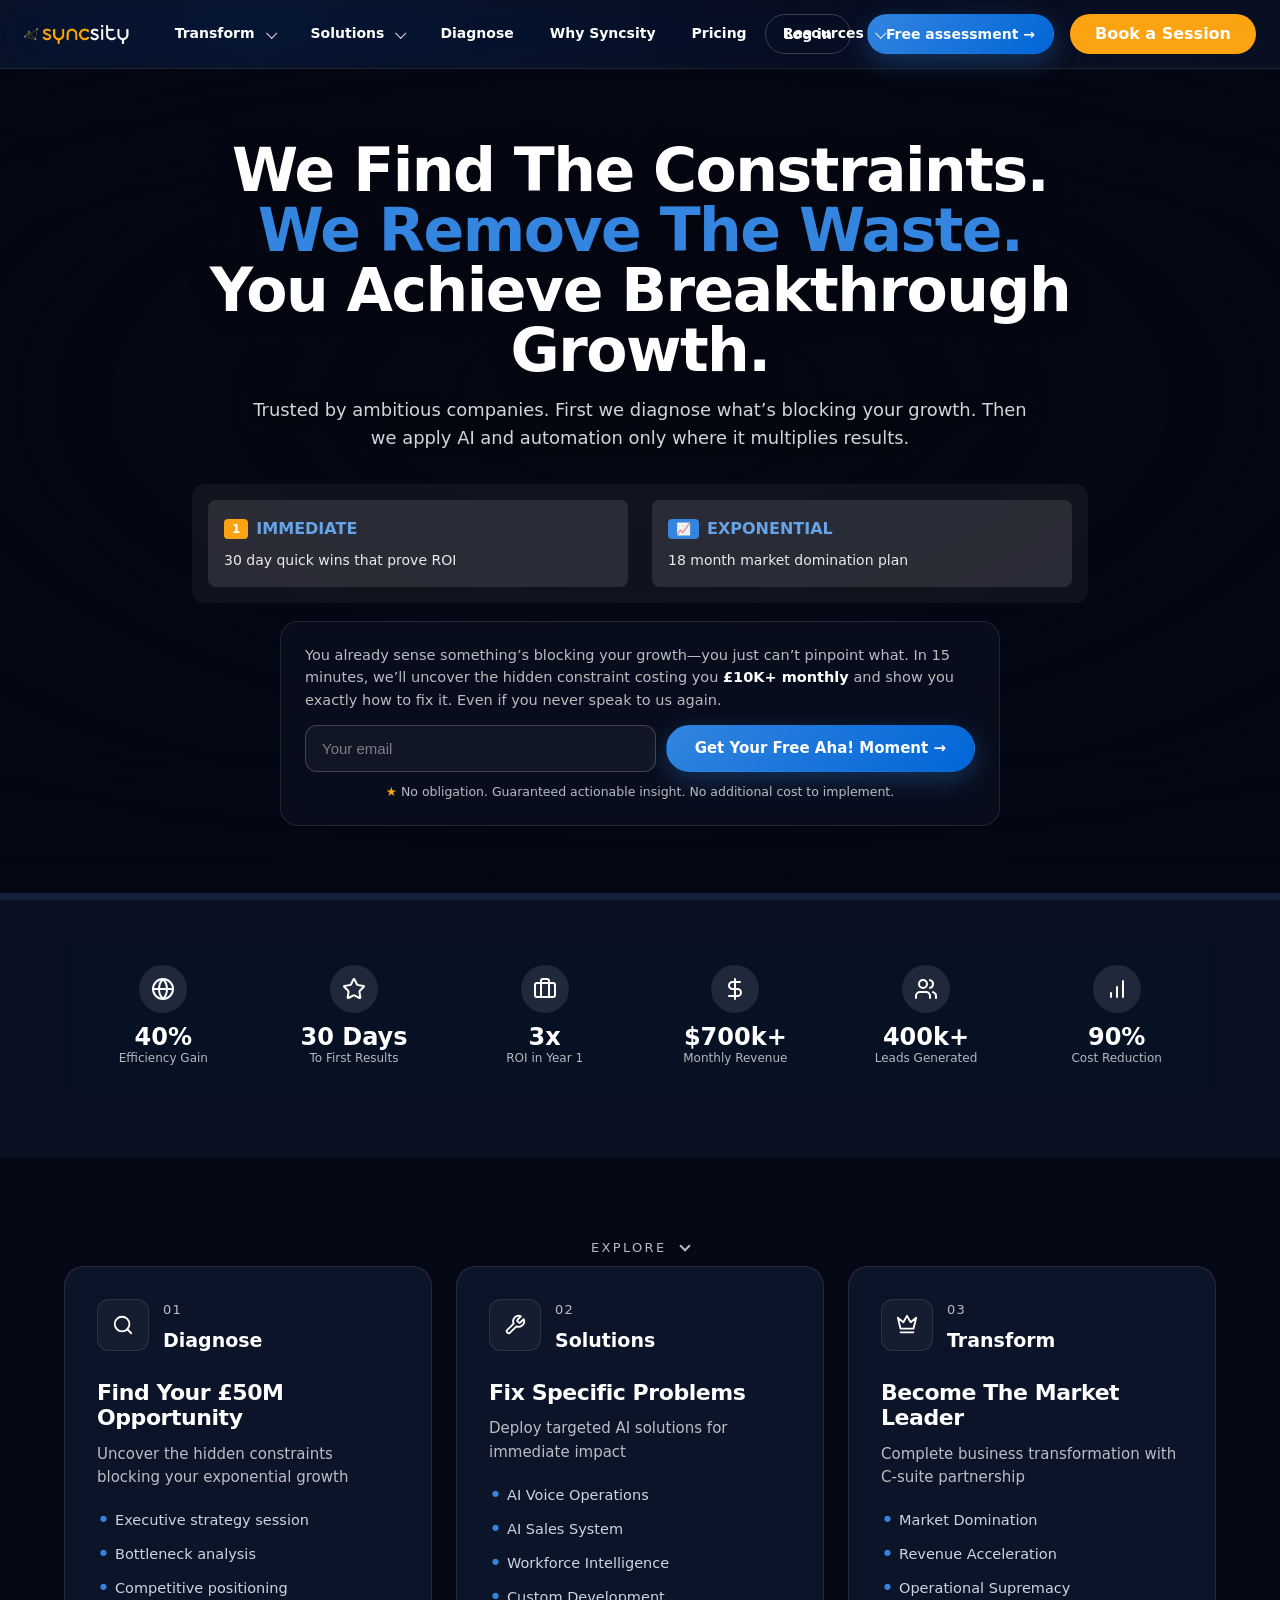
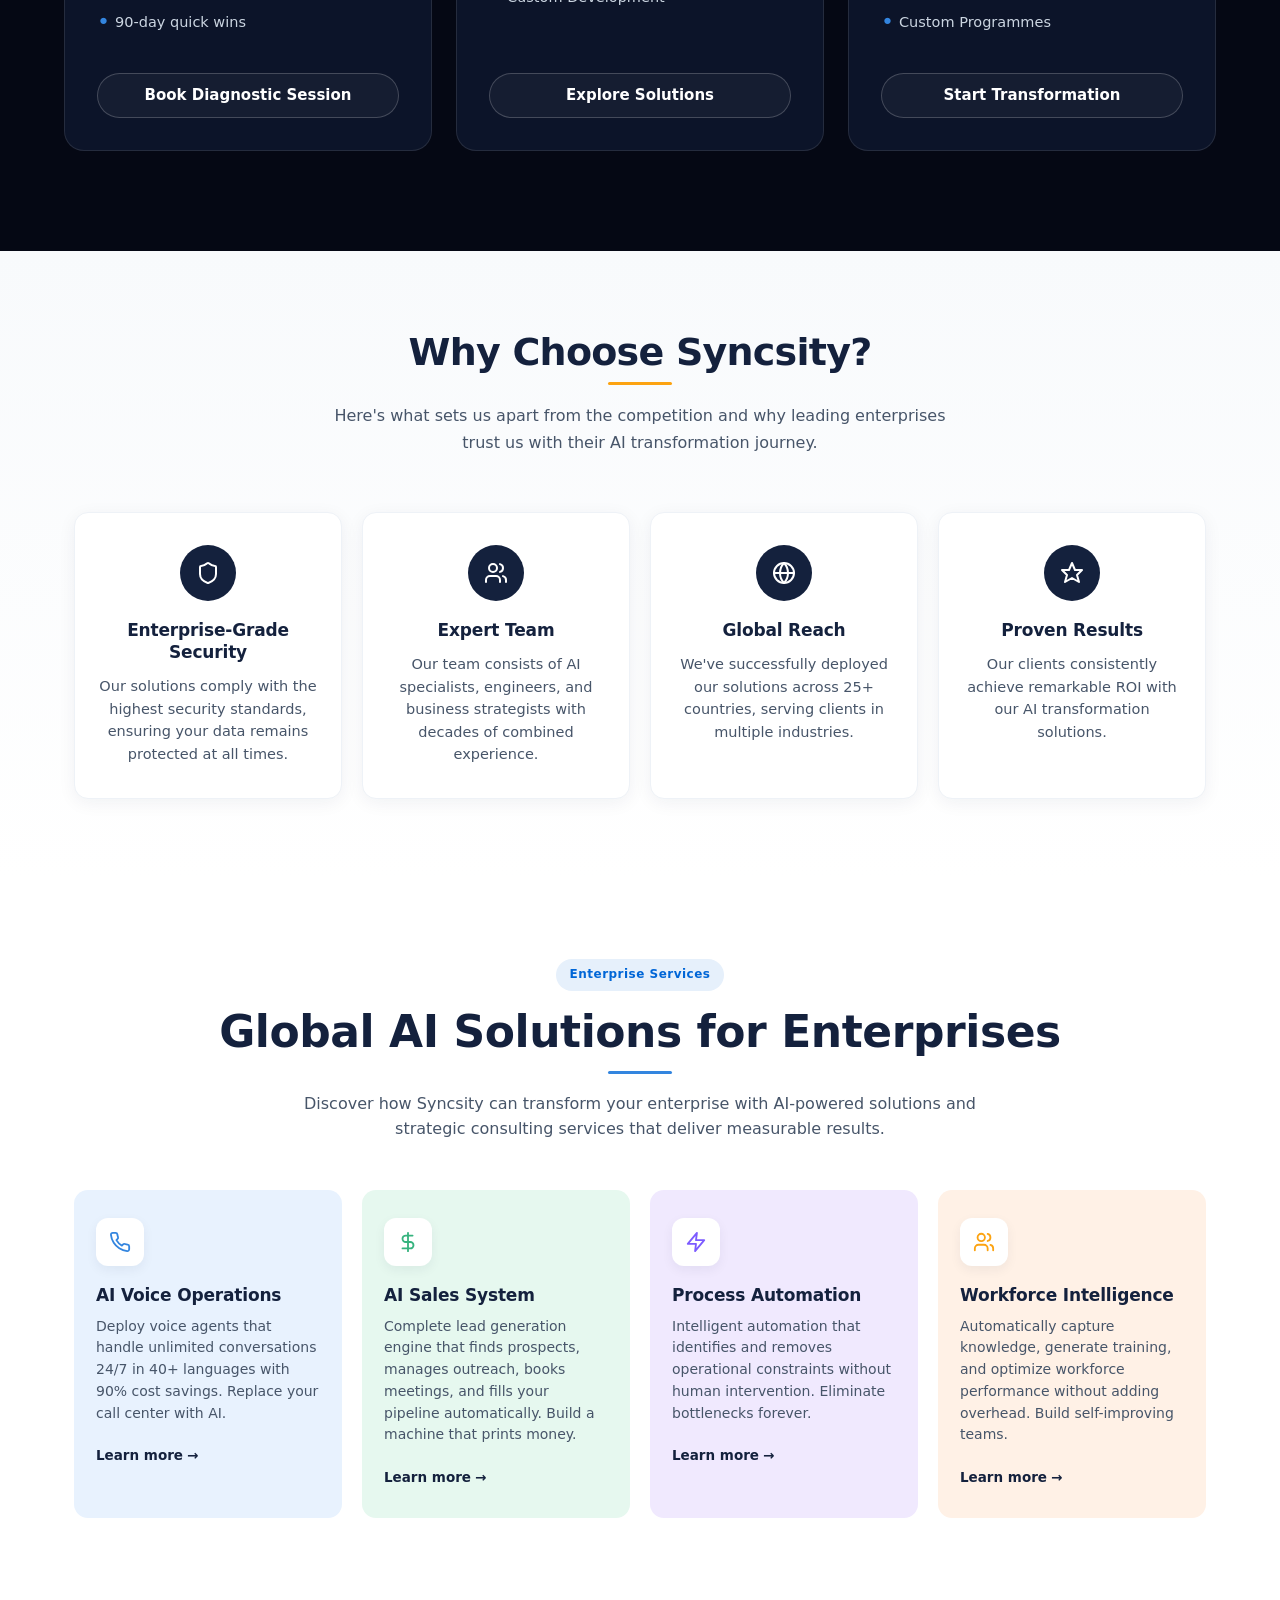
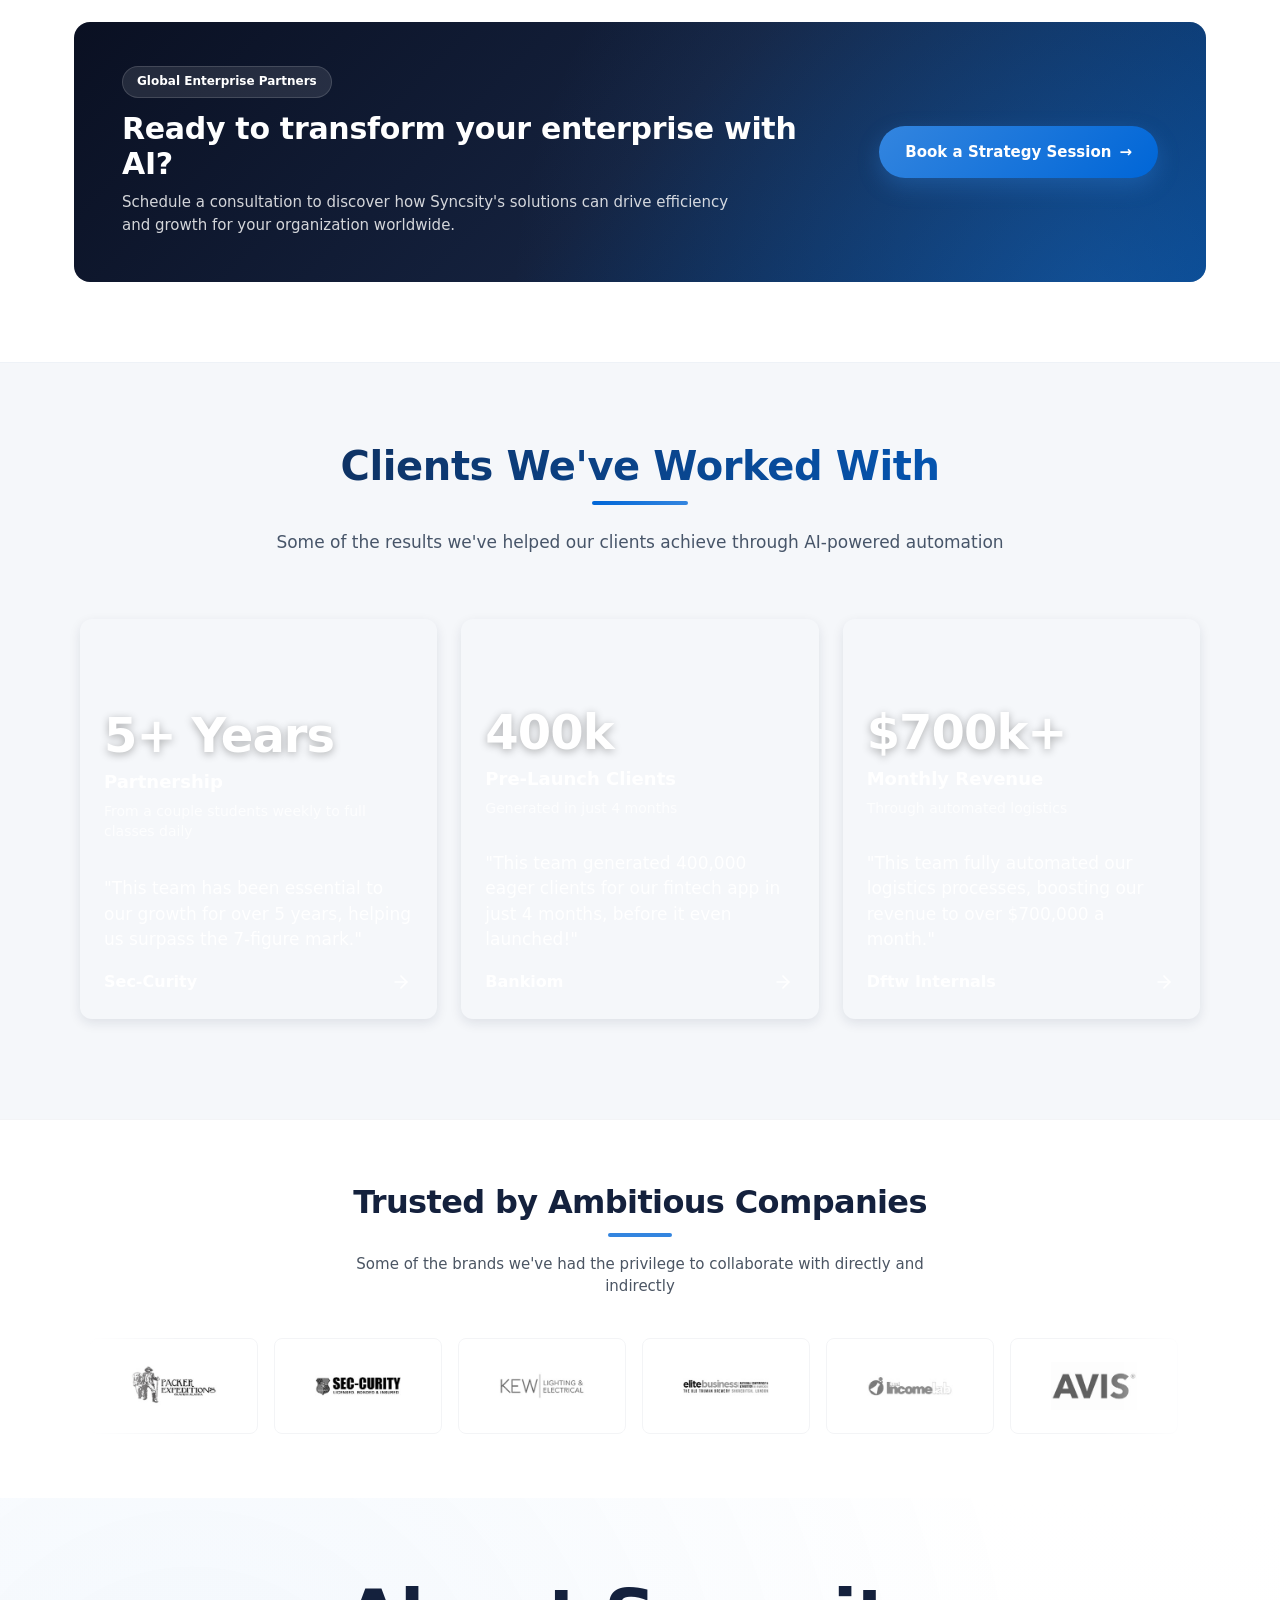
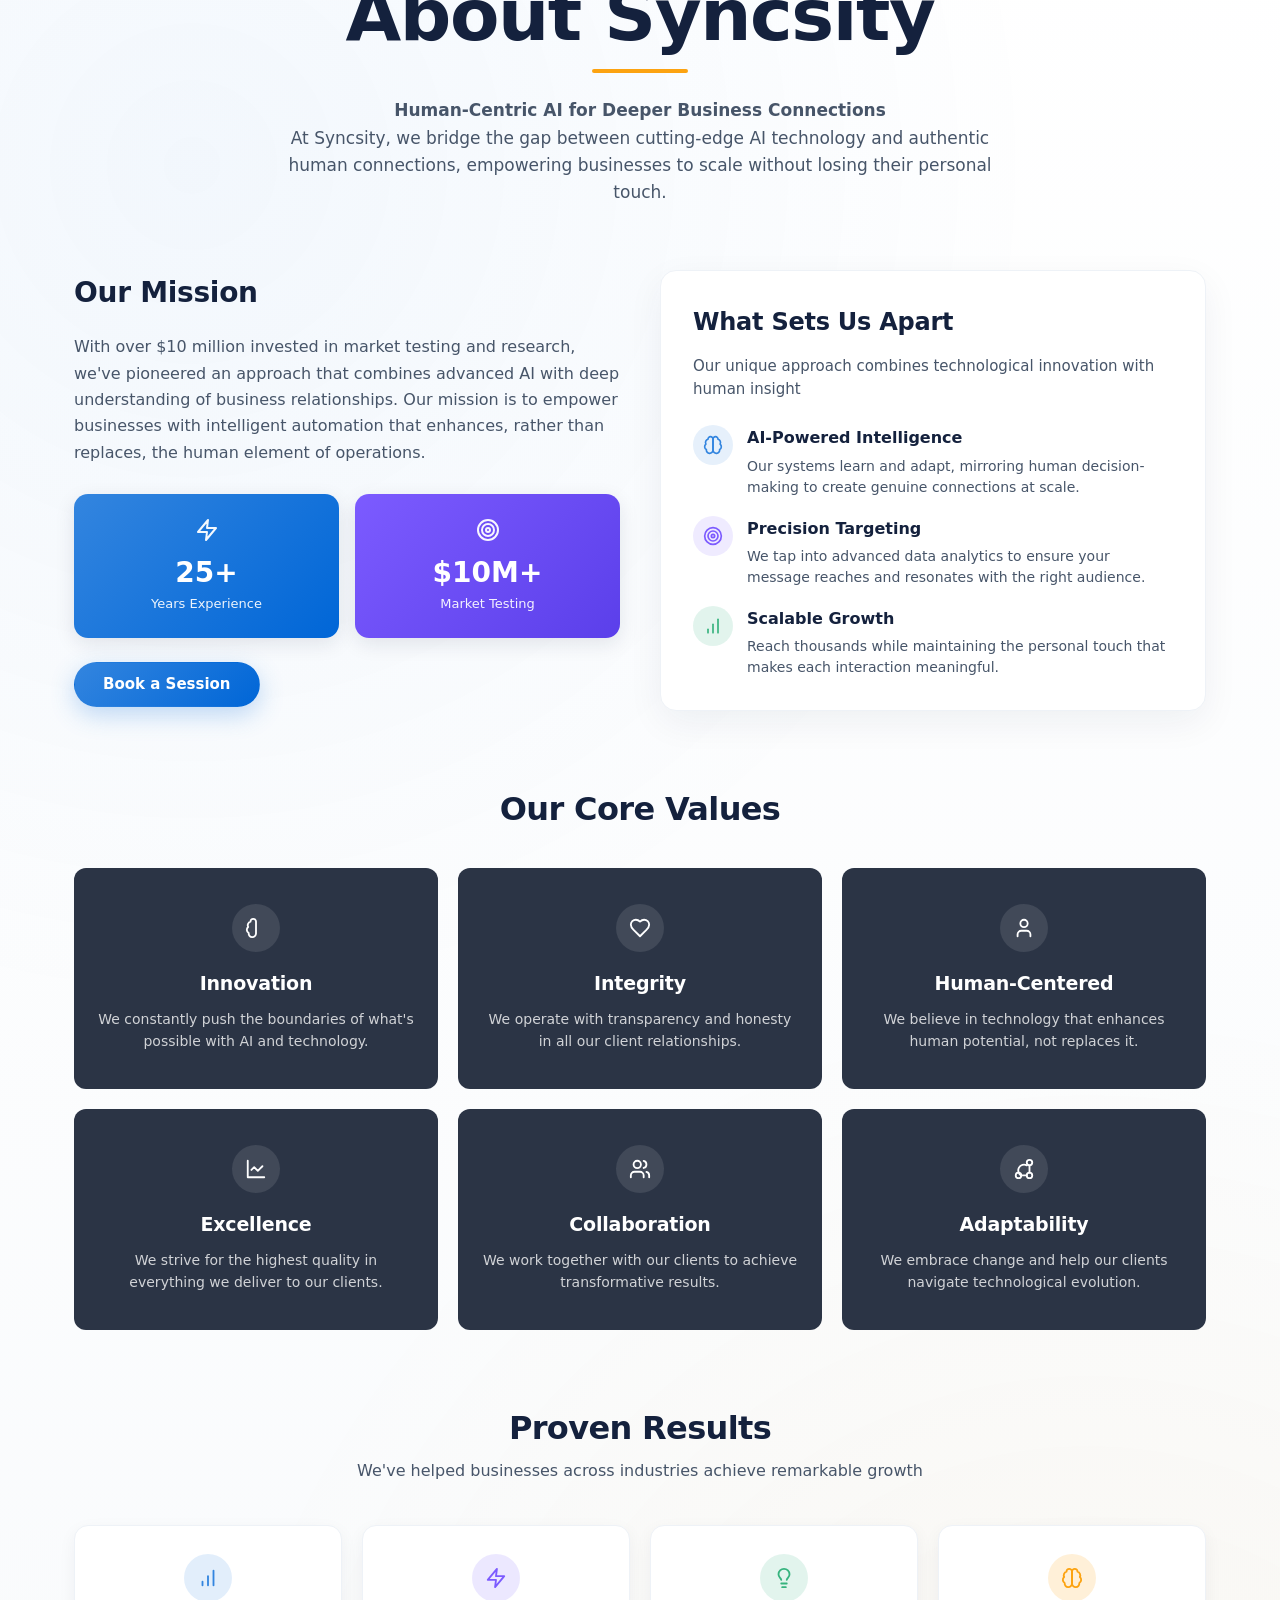
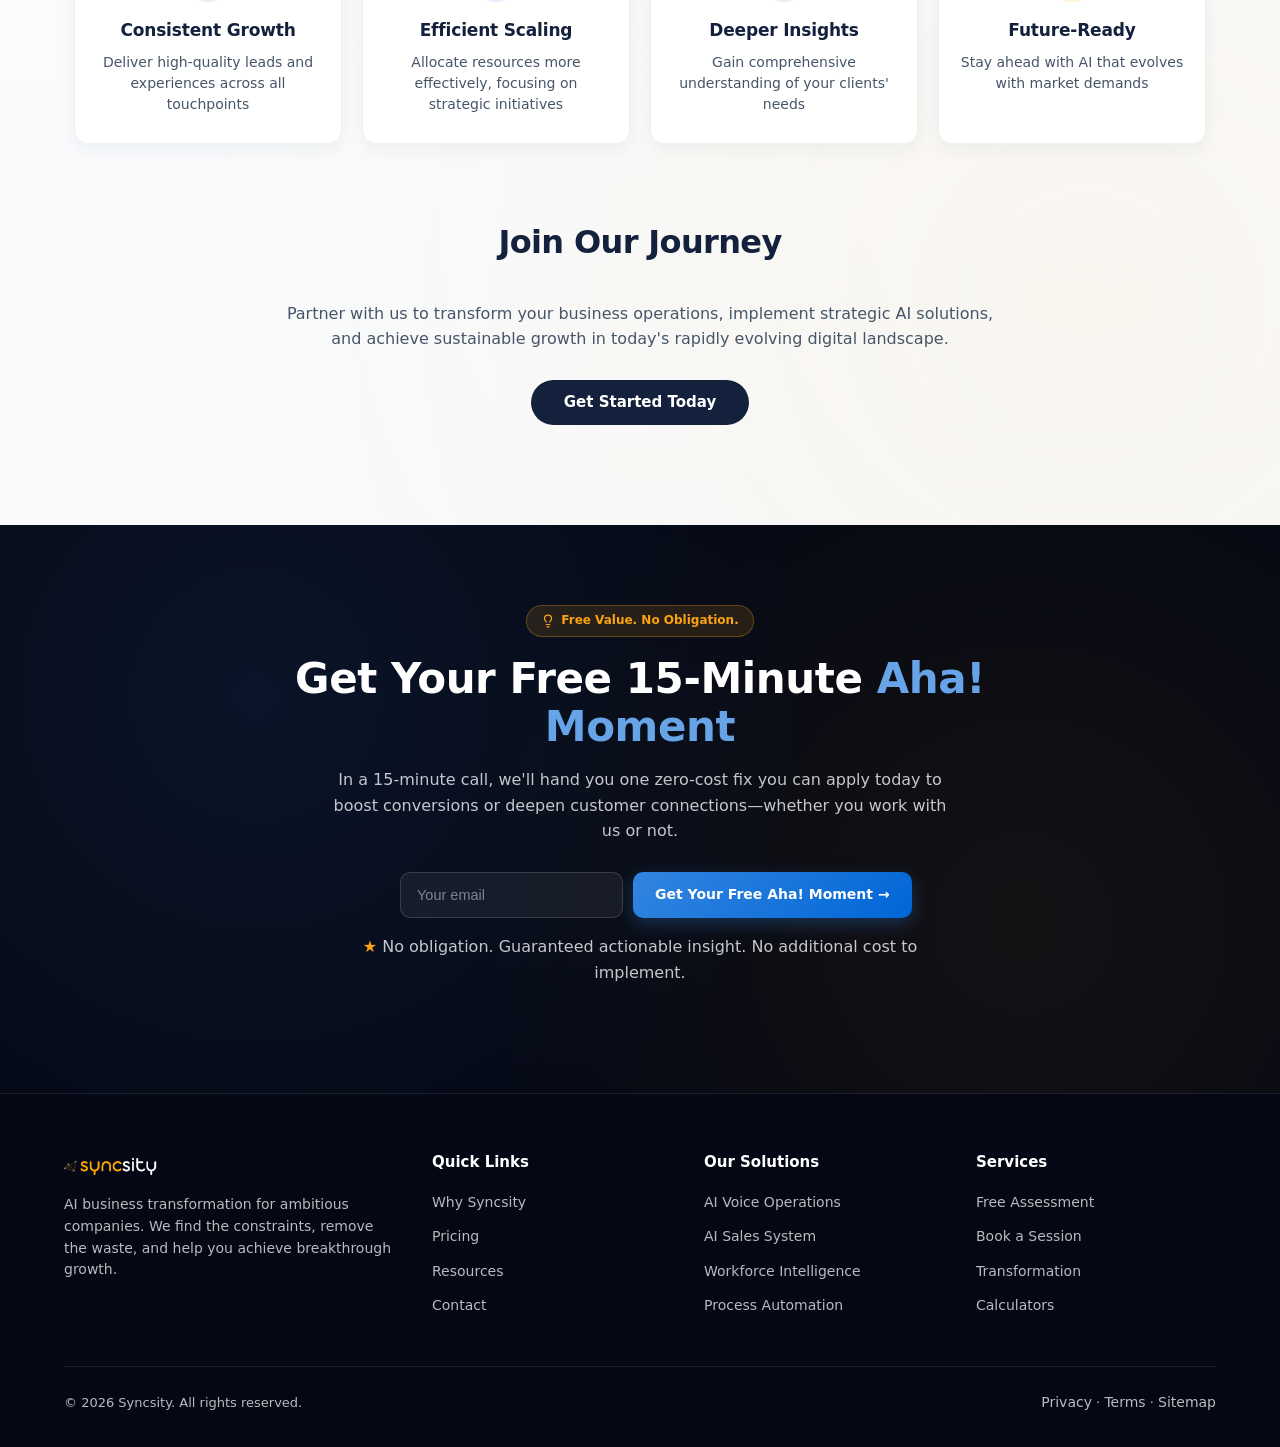
==== commit 07ed3371: "Deeper review: home case-card images, drawer leak guard, voice page additions Three batched fixes fr" ====
--- a/syncdemo/index.html
+++ b/syncdemo/index.html
@@ -848,91 +848,112 @@
 /* ════════════════════════════════════════════════════════════════════
    CASE STUDIES (3 gradient/image cards)
    ════════════════════════════════════════════════════════════════════ */
+/* Case studies — match live: bg-gray-50, gradient heading, 400px image cards */
 .cases {
   padding: 80px 0 100px;
   background: #f5f7fa;
   border-top: 1px solid #eef2f7;
 }
 .cases__container { max-width: 1280px; margin: 0 auto; padding: 0 24px; }
-.cases__head { text-align: center; margin-bottom: 56px; }
+.cases__head { text-align: center; margin-bottom: 64px; }
 .cases__head h2 {
-  font-size: clamp(36px, 4.4vw, 52px); font-weight: 700;
-  color: #14213D; margin: 0 0 4px;
-  letter-spacing: -0.02em; line-height: 1.1;
+  font-size: clamp(30px, 3.8vw, 40px); font-weight: 700;
+  margin: 0 0 12px; letter-spacing: -0.01em; line-height: 1.15;
+  background: linear-gradient(90deg, #14213D 0%, #0066D7 100%);
+  -webkit-background-clip: text; background-clip: text;
+  -webkit-text-fill-color: transparent;
 }
 .cases__head .accent-bar {
-  width: 72px; height: 4px; background: #3385DF;
-  margin: 6px auto 20px; border-radius: 2px;
+  width: 96px; height: 4px;
+  background: linear-gradient(90deg, #0066D7, #3385DF);
+  margin: 0 auto 24px; border-radius: 2px;
 }
 .cases__head p {
   color: #475569; font-size: 17px; max-width: 760px; margin: 0 auto;
-  line-height: 1.5;
+  line-height: 1.55;
 }
 .cases__grid {
-  display: grid; grid-template-columns: repeat(3, 1fr); gap: 28px;
-}
-@media (max-width: 980px) { .cases__grid { grid-template-columns: 1fr; max-width: 520px; margin: 0 auto; } }
-
-/* Case card — clean solid gradients, no dark overlay killing the colors */
+  display: grid; grid-template-columns: repeat(3, 1fr); gap: 24px;
+  max-width: 1120px; margin: 0 auto;
+}
+@media (max-width: 980px) { .cases__grid { grid-template-columns: 1fr; max-width: 520px; } }
+
+/* Card: 400px tall, REAL background photo + colored gradient overlay (live spec) */
 .case-card {
-  border-radius: 18px; overflow: hidden; color: #fff;
-  position: relative; min-height: 520px;
-  display: flex; flex-direction: column;
-  padding: 36px 32px 28px;
-  box-shadow: 0 20px 40px rgba(20,33,61,0.12);
-  transition: transform 240ms ease, box-shadow 240ms ease;
-}
-.case-card:hover { transform: translateY(-6px); box-shadow: 0 32px 60px rgba(20,33,61,0.20); }
-/* Subtle texture/highlight on top so the cards don't read flat */
-.case-card::before {
-  content: ''; position: absolute; inset: 0; pointer-events: none;
-  background: radial-gradient(ellipse at 0% 0%, rgba(255,255,255,0.08) 0%, transparent 50%);
-}
-
-.case-card--blue {
-  background: linear-gradient(165deg, #0E1A33 0%, #08111F 100%);
-}
-.case-card--purple {
-  background: linear-gradient(165deg, #5b3fea 0%, #4d2ce8 100%);
-}
-.case-card--teal {
-  background: linear-gradient(135deg, #14b8a6 0%, #1f7d72 35%, #b3522e 70%, #c2410c 100%);
-}
-
-.case-card > * { position: relative; z-index: 1; }
-
-.case-card__top { flex: 0 0 auto; margin-bottom: auto; }
+  border-radius: 12px; overflow: hidden; color: #fff;
+  position: relative; height: 400px;
+  display: flex; flex-direction: column; justify-content: space-between;
+  padding: 24px;
+  box-shadow: 0 4px 12px rgba(20,33,61,0.10);
+  transition: transform 300ms ease, box-shadow 300ms ease;
+  cursor: pointer;
+}
+.case-card:hover { transform: translateY(-4px); box-shadow: 0 24px 48px rgba(20,33,61,0.20); }
+
+.case-card__photo {
+  position: absolute; inset: 0; z-index: 0;
+  background-size: cover; background-position: center;
+}
+.case-card__overlay { position: absolute; inset: 0; z-index: 1; }
+.case-card > * { position: relative; z-index: 2; }
+
+/* Sec-Curity — blue gradient overlay over surveillance/monitor photo */
+.case-card--blue .case-card__photo {
+  background-image: url('https://images.unsplash.com/photo-1581092795360-fd1ca04f0952?ixlib=rb-1.2.1&auto=format&fit=crop&w=800&q=80');
+}
+.case-card--blue .case-card__overlay {
+  background: linear-gradient(180deg, rgba(59,130,246,0.20) 0%, rgba(37,99,235,0.40) 50%, rgba(30,58,138,0.92) 100%);
+}
+
+/* Bankiom — purple gradient over architecture photo */
+.case-card--purple .case-card__photo {
+  background-image: url('https://images.unsplash.com/photo-1460574283810-2aab119d8511?ixlib=rb-1.2.1&auto=format&fit=crop&w=800&q=80');
+}
+.case-card--purple .case-card__overlay {
+  background: linear-gradient(180deg, rgba(168,85,247,0.20) 0%, rgba(147,51,234,0.40) 50%, rgba(88,28,135,0.92) 100%);
+}
+
+/* Dftw Internals — orange gradient over warehouse/desert photo */
+.case-card--teal .case-card__photo {
+  background-image: url('https://images.unsplash.com/photo-1493397212122-2b85dda8106b?ixlib=rb-1.2.1&auto=format&fit=crop&w=800&q=80');
+}
+.case-card--teal .case-card__overlay {
+  background: linear-gradient(180deg, rgba(249,115,22,0.20) 0%, rgba(234,88,12,0.40) 50%, rgba(124,45,18,0.92) 100%);
+}
+
+.case-card__top { flex: 0 0 auto; }
 .case-card__metric {
-  font-size: 52px; font-weight: 700; color: #fff;
-  line-height: 1; margin: 0 0 6px;
+  font-size: 48px; font-weight: 700; color: #fff;
+  line-height: 1; margin: 0 0 8px;
   letter-spacing: -0.02em;
+  text-shadow: 0 2px 8px rgba(0,0,0,0.30);
 }
 .case-card__label {
-  font-size: 17px; font-weight: 600; color: #fff;
-  margin: 0 0 10px;
+  font-size: 18px; font-weight: 600; color: #fff;
+  margin: 0 0 4px;
 }
 .case-card__small {
-  font-size: 14px; color: rgba(255,255,255,0.78);
+  font-size: 14px; color: rgba(255,255,255,0.80);
   margin: 0; line-height: 1.45;
 }
 
+.case-card__bottom-block { display: flex; flex-direction: column; gap: 16px; }
 .case-card__quote {
-  font-size: 16px; line-height: 1.5; color: rgba(255,255,255,0.95);
-  margin: 24px 0 20px; font-style: italic; font-weight: 500;
+  font-size: 17px; line-height: 1.5; color: rgba(255,255,255,0.95);
+  margin: 0; font-weight: 500;
 }
 .case-card__bottom {
   display: flex; align-items: center; justify-content: space-between;
-  padding-top: 18px; border-top: 1px solid rgba(255,255,255,0.18);
-}
-.case-card__brand { font-weight: 600; font-size: 15px; color: #fff; }
+}
+.case-card__brand { font-weight: 600; font-size: 16px; color: #fff; }
 .case-card__arrow {
-  width: 36px; height: 36px; border-radius: 50%;
-  background: rgba(255,255,255,0.18);
+  width: 24px; height: 24px;
   display: inline-flex; align-items: center; justify-content: center;
-  transition: transform 200ms ease, background 200ms ease;
-}
-.case-card:hover .case-card__arrow { transform: translateX(3px); background: rgba(255,255,255,0.32); }
-.case-card__arrow svg { width: 16px; height: 16px; color: #fff; }
+  color: #fff;
+  transition: transform 300ms ease;
+}
+.case-card:hover .case-card__arrow { transform: translateX(4px); }
+.case-card__arrow svg { width: 20px; height: 20px; }
 
 /* ════════════════════════════════════════════════════════════════════
    FINAL AHA CTA (dark, Get Your Free 15-Minute Aha! Moment)
@@ -1847,13 +1868,15 @@
       <div class="cases__grid">
 
         <article class="case-card case-card--blue">
+          <div class="case-card__photo" role="img" aria-label="Surveillance monitors"></div>
+          <div class="case-card__overlay" aria-hidden="true"></div>
           <div class="case-card__top">
             <p class="case-card__metric">5+ Years</p>
             <p class="case-card__label">Partnership</p>
-            <p class="case-card__small">From a couple students weekly to full users daily</p>
-          </div>
-          <div>
-            <p class="case-card__quote">"This team has been essential to our growth for over 5 years, helping us surpass the 7-figure mark."</p>
+            <p class="case-card__small">From a couple students weekly to full classes daily</p>
+          </div>
+          <div class="case-card__bottom-block">
+            <blockquote class="case-card__quote">"This team has been essential to our growth for over 5 years, helping us surpass the 7-figure mark."</blockquote>
             <div class="case-card__bottom">
               <span class="case-card__brand">Sec-Curity</span>
               <span class="case-card__arrow" aria-hidden="true">
@@ -1864,13 +1887,15 @@
         </article>
 
         <article class="case-card case-card--purple">
+          <div class="case-card__photo" role="img" aria-label="Architecture photograph"></div>
+          <div class="case-card__overlay" aria-hidden="true"></div>
           <div class="case-card__top">
             <p class="case-card__metric">400k</p>
             <p class="case-card__label">Pre-Launch Clients</p>
             <p class="case-card__small">Generated in just 4 months</p>
           </div>
-          <div>
-            <p class="case-card__quote">"This team generated 400,000 eager clients for our fintech app in just 4 months, before it even launched!"</p>
+          <div class="case-card__bottom-block">
+            <blockquote class="case-card__quote">"This team generated 400,000 eager clients for our fintech app in just 4 months, before it even launched!"</blockquote>
             <div class="case-card__bottom">
               <span class="case-card__brand">Bankiom</span>
               <span class="case-card__arrow" aria-hidden="true">
@@ -1881,13 +1906,15 @@
         </article>
 
         <article class="case-card case-card--teal">
+          <div class="case-card__photo" role="img" aria-label="Warehouse logistics"></div>
+          <div class="case-card__overlay" aria-hidden="true"></div>
           <div class="case-card__top">
             <p class="case-card__metric">$700k+</p>
             <p class="case-card__label">Monthly Revenue</p>
             <p class="case-card__small">Through automated logistics</p>
           </div>
-          <div>
-            <p class="case-card__quote">"This team fully automated our logistics processes, boosting our revenue to over $700,000 a month."</p>
+          <div class="case-card__bottom-block">
+            <blockquote class="case-card__quote">"This team fully automated our logistics processes, boosting our revenue to over $700,000 a month."</blockquote>
             <div class="case-card__bottom">
               <span class="case-card__brand">Dftw Internals</span>
               <span class="case-card__arrow" aria-hidden="true">
--- a/assets/css/static-page.css
+++ b/assets/css/static-page.css
@@ -122,14 +122,18 @@
 @media (max-width: 559px) { .nav__cta .btn--orange { display: none; } }
 
 .nav__drawer {
-  position: fixed; inset: 0; z-index: 100;
+  position: fixed !important; inset: 0; z-index: 100;
   background: rgba(5,8,20,0.92);
   backdrop-filter: saturate(160%) blur(18px);
   -webkit-backdrop-filter: saturate(160%) blur(18px);
-  display: none;
+  display: none !important;
   opacity: 0; transition: opacity 200ms ease;
 }
-.nav__drawer.is-open { display: flex; opacity: 1; }
+.nav__drawer.is-open { display: flex !important; opacity: 1; }
+@media (min-width: 880px) {
+  .nav__burger { display: none !important; }
+  .nav__drawer, .nav__drawer.is-open { display: none !important; }
+}
 .nav__drawer__inner {
   margin: 0 auto; width: 100%; max-width: 480px;
   padding: 96px 28px 40px;
